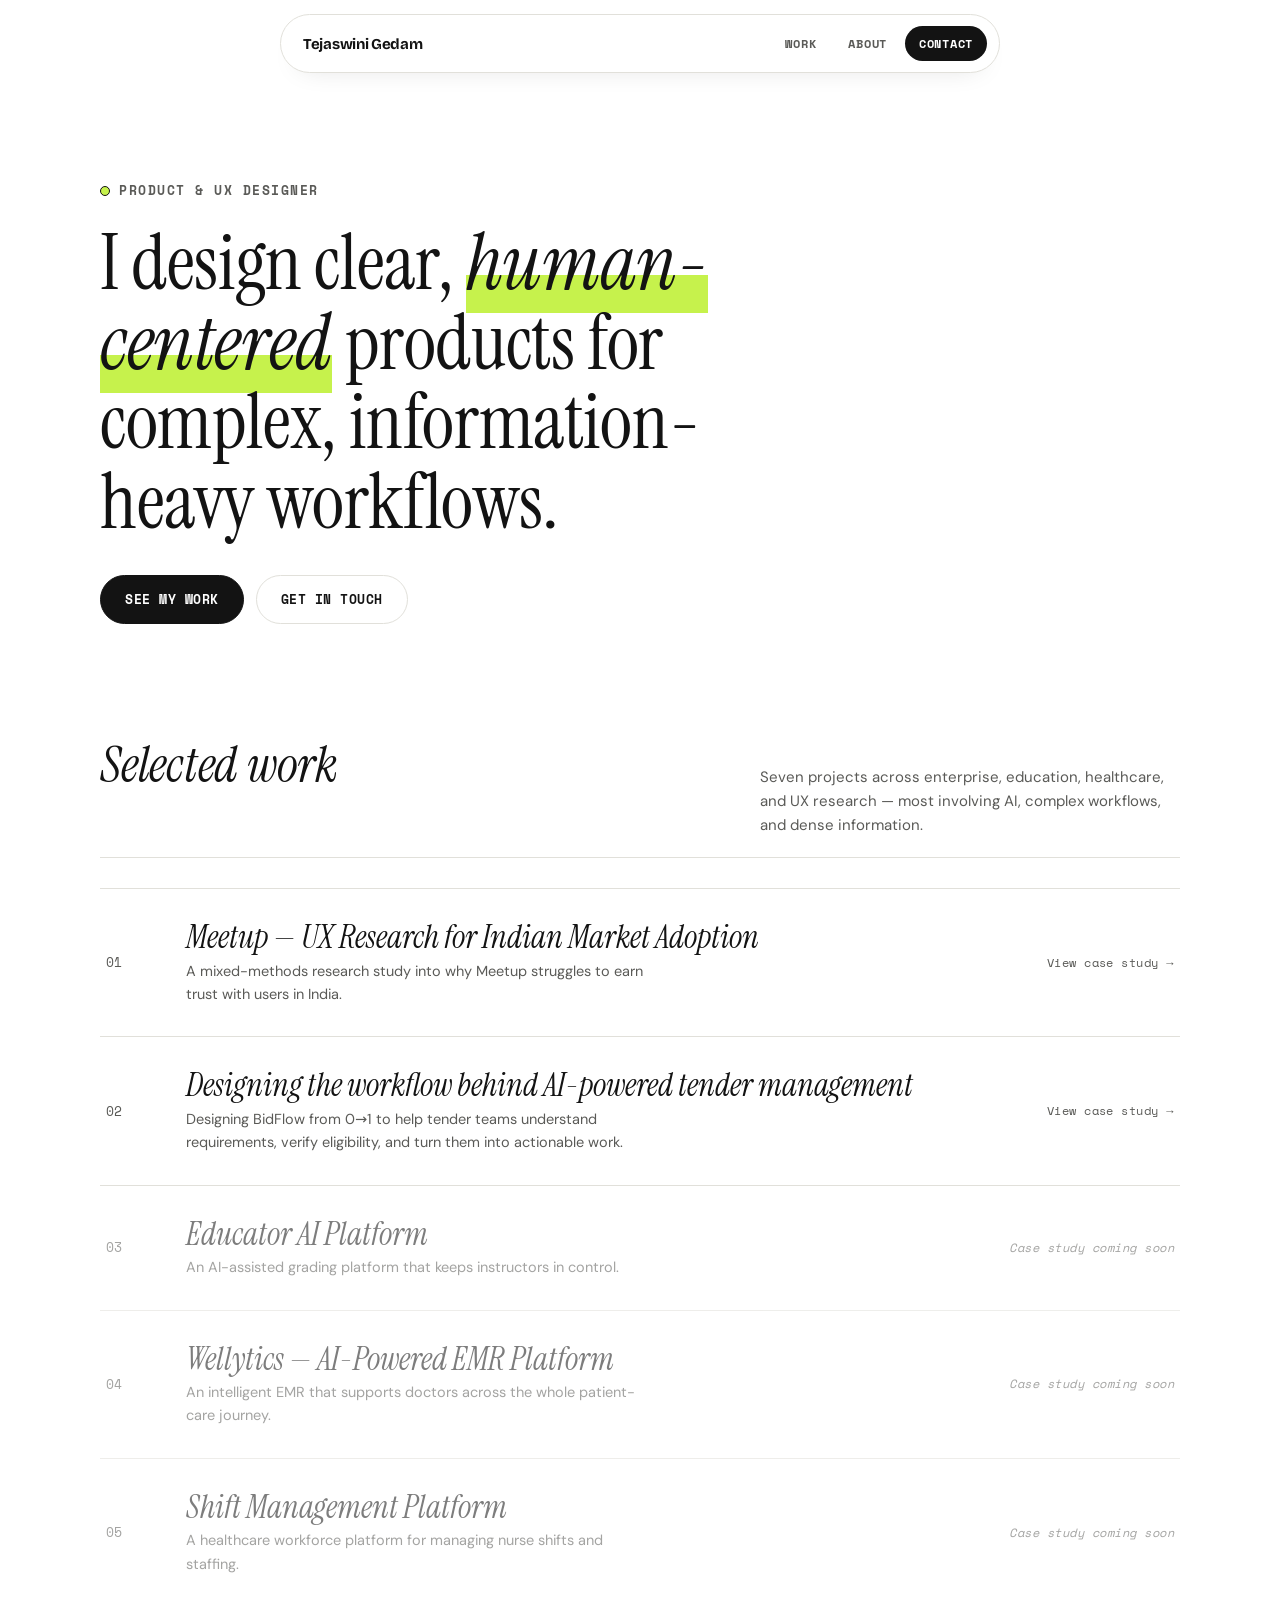
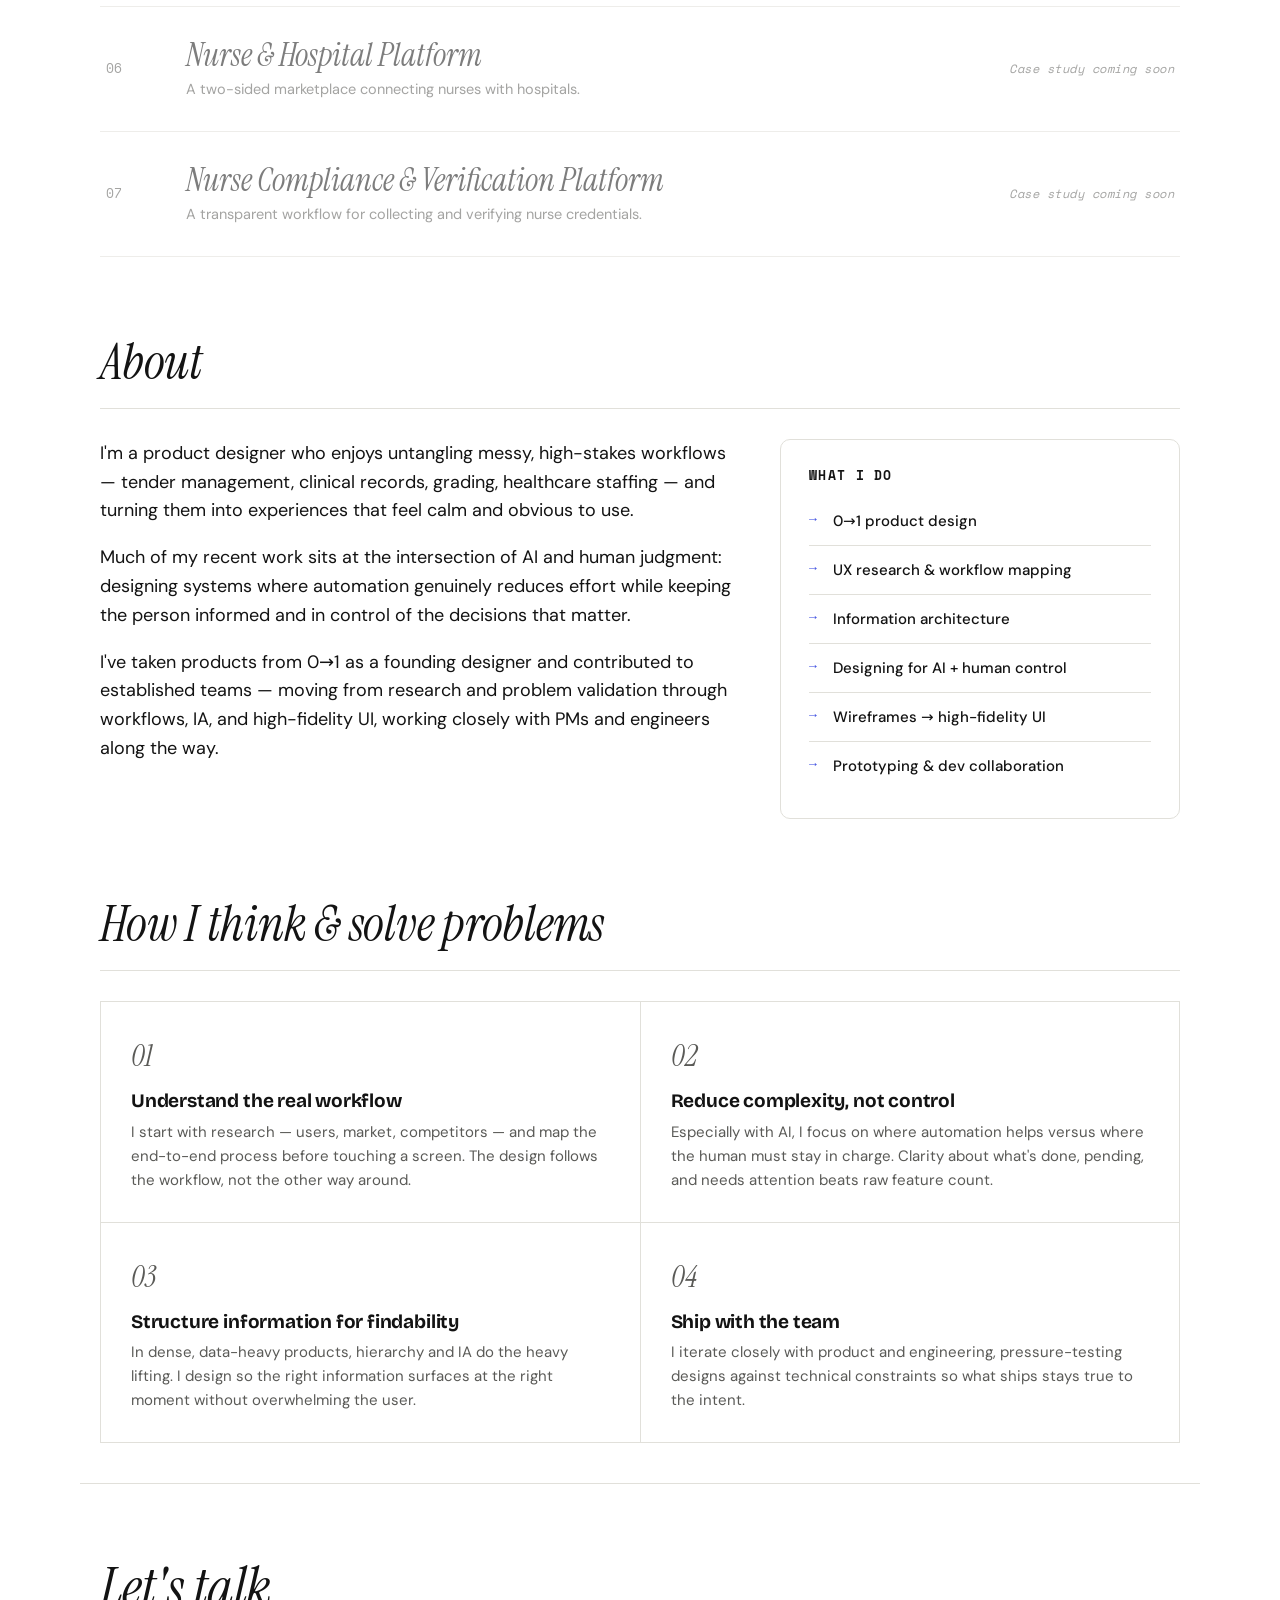
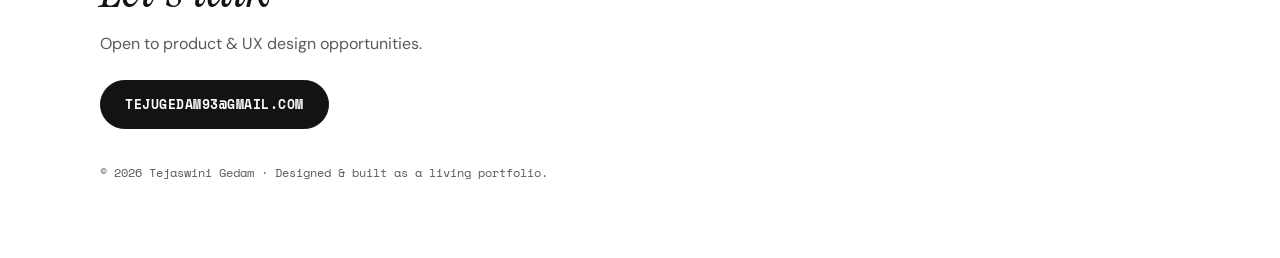
==== index.html @ 011885ce "Folio" ====
<!doctype html>
<html lang="en">
<head>
<meta charset="utf-8">
<meta name="viewport" content="width=device-width, initial-scale=1">
<title>Tejaswini Gedam — Product &amp; UX Designer</title>
<meta name="description" content="Tejaswini Gedam — Product &amp; UX Designer. I design clear, human-centered products for complex, information-heavy workflows.">
<link rel="preload" as="font" type="font/woff2" href="fonts/instrument-serif-latin.woff2" crossorigin>
<link rel="preload" as="font" type="font/woff2" href="fonts/space-mono-latin.woff2" crossorigin>
<link rel="preload" as="font" type="font/woff2" href="fonts/bricolage-grotesque-latin.woff2" crossorigin>
<link rel="preload" as="font" type="font/woff2" href="fonts/dm-sans-latin.woff2" crossorigin>
<link rel="stylesheet" href="fonts/fonts.css">
<link rel="stylesheet" href="styles.css">
</head>
<body>

<header class="nav">
  <a class="brand" href="index.html">Tejaswini Gedam</a>
  <nav>
    <a href="index.html#work">Work</a>
    <a href="index.html#about">About</a>
    <a href="mailto:tejugedam93@gmail.com">Contact</a>
  </nav>
</header>
<main>
  <section class="hero">
    <p class="eyebrow">Product &amp; UX Designer</p>
    <h1>I design clear, <em>human-centered</em> products for complex, information-heavy workflows.</h1>
    <div class="hero-actions">
      <a class="btn" href="#work">See my work</a>
      <a class="btn ghost" href="mailto:tejugedam93@gmail.com">Get in touch</a>
    </div>
  </section>

  <section id="work" class="section">
    <div class="section-head">
      <h2>Selected work</h2>
      <p>Seven projects across enterprise, education, healthcare, and UX research — most involving AI, complex workflows, and dense information.</p>
    </div>
    <div class="grid">
    <a class="card" href="work/meetup.html">
      <div class="card-media">01</div>
      <div class="card-body">
        <h3>Meetup — UX Research for Indian Market Adoption</h3>
        <p>A mixed-methods research study into why Meetup struggles to earn trust with users in India.</p>
      </div>
      <span class="card-cta">View case study →</span>
    </a>
    <a class="card" href="work/bidflow.html">
      <div class="card-media">02</div>
      <div class="card-body">
        <h3>Designing the workflow behind AI-powered tender management</h3>
        <p>Designing BidFlow from 0→1 to help tender teams understand requirements, verify eligibility, and turn them into actionable work.</p>
      </div>
      <span class="card-cta">View case study →</span>
    </a>
    <div class="card card-soon">
      <div class="card-media">03</div>
      <div class="card-body">
        <h3>Educator AI Platform</h3>
        <p>An AI-assisted grading platform that keeps instructors in control.</p>
      </div>
      <span class="card-cta">Case study coming soon</span>
    </div>
    <div class="card card-soon">
      <div class="card-media">04</div>
      <div class="card-body">
        <h3>Wellytics — AI-Powered EMR Platform</h3>
        <p>An intelligent EMR that supports doctors across the whole patient-care journey.</p>
      </div>
      <span class="card-cta">Case study coming soon</span>
    </div>
    <div class="card card-soon">
      <div class="card-media">05</div>
      <div class="card-body">
        <h3>Shift Management Platform</h3>
        <p>A healthcare workforce platform for managing nurse shifts and staffing.</p>
      </div>
      <span class="card-cta">Case study coming soon</span>
    </div>
    <div class="card card-soon">
      <div class="card-media">06</div>
      <div class="card-body">
        <h3>Nurse &amp; Hospital Platform</h3>
        <p>A two-sided marketplace connecting nurses with hospitals.</p>
      </div>
      <span class="card-cta">Case study coming soon</span>
    </div>
    <div class="card card-soon">
      <div class="card-media">07</div>
      <div class="card-body">
        <h3>Nurse Compliance &amp; Verification Platform</h3>
        <p>A transparent workflow for collecting and verifying nurse credentials.</p>
      </div>
      <span class="card-cta">Case study coming soon</span>
    </div></div>
  </section>

  <section id="about" class="section about">
    <div class="section-head"><h2>About</h2></div>
    <div class="about-grid">
      <div class="about-copy"><p>I'm a product designer who enjoys untangling messy, high-stakes workflows — tender management, clinical records, grading, healthcare staffing — and turning them into experiences that feel calm and obvious to use.</p><p>Much of my recent work sits at the intersection of AI and human judgment: designing systems where automation genuinely reduces effort while keeping the person informed and in control of the decisions that matter.</p><p>I've taken products from 0→1 as a founding designer and contributed to established teams — moving from research and problem validation through workflows, IA, and high-fidelity UI, working closely with PMs and engineers along the way.</p></div>
      <aside class="about-side">
        <h3>What I do</h3>
        <ul>
          <li>0→1 product design</li>
          <li>UX research &amp; workflow mapping</li>
          <li>Information architecture</li>
          <li>Designing for AI + human control</li>
          <li>Wireframes → high-fidelity UI</li>
          <li>Prototyping &amp; dev collaboration</li>
        </ul>
      </aside>
    </div>
  </section>

  <section class="section approach">
    <div class="section-head"><h2>How I think &amp; solve problems</h2></div>
    <div class="pillars"><div class="pillar"><span class="num">01</span><h3>Understand the real workflow</h3><p>I start with research — users, market, competitors — and map the end-to-end process before touching a screen. The design follows the workflow, not the other way around.</p></div><div class="pillar"><span class="num">02</span><h3>Reduce complexity, not control</h3><p>Especially with AI, I focus on where automation helps versus where the human must stay in charge. Clarity about what's done, pending, and needs attention beats raw feature count.</p></div><div class="pillar"><span class="num">03</span><h3>Structure information for findability</h3><p>In dense, data-heavy products, hierarchy and IA do the heavy lifting. I design so the right information surfaces at the right moment without overwhelming the user.</p></div><div class="pillar"><span class="num">04</span><h3>Ship with the team</h3><p>I iterate closely with product and engineering, pressure-testing designs against technical constraints so what ships stays true to the intent.</p></div></div>
  </section>
</main>

<footer class="foot">
  <div>
    <h3>Let's talk</h3>
    <p>Open to product &amp; UX design opportunities.</p>
    <a class="btn" href="mailto:tejugedam93@gmail.com">tejugedam93@gmail.com</a>
  </div>
  <p class="fine">© 2026 Tejaswini Gedam · Designed &amp; built as a living portfolio.</p>
</footer>
</body></html>
---- fonts/fonts.css ----
/* Self-hosted fonts — variable weight, latin + latin-ext. */

/* Bricolage Grotesque */
@font-face {
  font-family: 'Bricolage Grotesque';
  font-style: normal;
  font-weight: 400 800;
  font-display: swap;
  src: url(bricolage-grotesque-latin.woff2) format('woff2');
  unicode-range: U+0000-00FF, U+0131, U+0152-0153, U+02BB-02BC, U+02C6, U+02DA, U+02DC, U+0304, U+0308, U+0329, U+2000-206F, U+20AC, U+2122, U+2191, U+2193, U+2212, U+2215, U+FEFF, U+FFFD;
}
@font-face {
  font-family: 'Bricolage Grotesque';
  font-style: normal;
  font-weight: 400 800;
  font-display: swap;
  src: url(bricolage-grotesque-latin-ext.woff2) format('woff2');
  unicode-range: U+0100-02BA, U+02BD-02C5, U+02C7-02CC, U+02CE-02D7, U+02DD-02FF, U+0304, U+0308, U+0329, U+1D00-1DBF, U+1E00-1E9F, U+1EF2-1EFF, U+2020, U+20A0-20AB, U+20AD-20C0, U+2113, U+2C60-2C7F, U+A720-A7FF;
}

/* DM Sans */
@font-face {
  font-family: 'DM Sans';
  font-style: normal;
  font-weight: 400 700;
  font-display: swap;
  src: url(dm-sans-latin.woff2) format('woff2');
  unicode-range: U+0000-00FF, U+0131, U+0152-0153, U+02BB-02BC, U+02C6, U+02DA, U+02DC, U+0304, U+0308, U+0329, U+2000-206F, U+20AC, U+2122, U+2191, U+2193, U+2212, U+2215, U+FEFF, U+FFFD;
}
@font-face {
  font-family: 'DM Sans';
  font-style: normal;
  font-weight: 400 700;
  font-display: swap;
  src: url(dm-sans-latin-ext.woff2) format('woff2');
  unicode-range: U+0100-02BA, U+02BD-02C5, U+02C7-02CC, U+02CE-02D7, U+02DD-02FF, U+0304, U+0308, U+0329, U+1D00-1DBF, U+1E00-1E9F, U+1EF2-1EFF, U+2020, U+20A0-20AB, U+20AD-20C0, U+2113, U+2C60-2C7F, U+A720-A7FF;
}

/* Instrument Serif — display headline face */
@font-face {
  font-family: 'Instrument Serif';
  font-style: normal;
  font-weight: 400;
  font-display: swap;
  src: url(instrument-serif-latin.woff2) format('woff2');
}
@font-face {
  font-family: 'Instrument Serif';
  font-style: italic;
  font-weight: 400;
  font-display: swap;
  src: url(instrument-serif-italic-latin.woff2) format('woff2');
}

/* Space Mono — uppercase labels, eyebrows, nav */
@font-face {
  font-family: 'Space Mono';
  font-style: normal;
  font-weight: 400;
  font-display: swap;
  src: url(space-mono-latin.woff2) format('woff2');
}
@font-face {
  font-family: 'Space Mono';
  font-style: normal;
  font-weight: 700;
  font-display: swap;
  src: url(space-mono-bold-latin.woff2) format('woff2');
}
---- styles.css ----
/* ============================================================
   Tejaswini Gedam — portfolio
   Look: editorial minimal — off-white page, big italic serif
   headlines, monospace uppercase labels, mostly ink/white with
   a highlighter-green accent and a couple of functional colors.
   Inspired by tanujashastri.com (editorial serif/mono) blended
   with a touch of eemonroy.com playfulness (highlighter marks,
   small scattered dot accents).
   ============================================================ */
:root {
  --page: #ffffff;        /* white page */
  --paper: #ffffff;       /* card / sheet surface */
  --paper-2: #ffffff;
  --ink: #131313;
  --ink-soft: #5a5a57;
  --line: #e1e0da;

  --accent: #c6f24c;      /* highlighter lime — hero word, marks, hovers */
  --accent-ink: #182106;  /* text color when sitting on --accent */
  --blue: #3b4ce0;        /* small utility accent (links, dots) */
  --sky: #3fb1d1;
  --sky-deep: #1f8fbe;
  --violet: #8b5cf6;
  --yellow: #ffc63f;

  --r-lg: 14px;
  --r-md: 10px;
  --r-sm: 8px;
  --maxw: 1120px;
  --shadow: 0 12px 28px -20px rgba(20,19,15,.18);

  --serif: "Instrument Serif", Georgia, "Times New Roman", serif;
  --mono: "Space Mono", ui-monospace, SFMono-Regular, Menlo, Consolas, monospace;
  --display: "Bricolage Grotesque", ui-sans-serif, system-ui, "Segoe UI", sans-serif;
  --font: "DM Sans", ui-sans-serif, system-ui, -apple-system, "Segoe UI", Roboto, Helvetica, Arial, sans-serif;
}
* { box-sizing: border-box; }
html { scroll-behavior: smooth; color-scheme: light; }
body {
  margin: 0;
  background: var(--page);
  color: var(--ink);
  font-family: var(--font);
  line-height: 1.6;
  -webkit-font-smoothing: antialiased;
}
::selection { background: var(--accent); color: var(--accent-ink); }
h1, h2 { font-family: var(--serif); font-weight: 400; line-height: 1.02; letter-spacing: -0.005em; margin: 0; }
h3 { font-family: var(--display); font-weight: 700; line-height: 1.15; letter-spacing: -.01em; margin: 0; }
em, i { font-family: var(--serif); font-style: italic; color: inherit; }
a { color: inherit; text-decoration: none; }
main { max-width: var(--maxw); margin: 0 auto; padding: 0 20px; }

/* ---------- Floating pill nav ---------- */
.nav {
  position: sticky; top: 14px; z-index: 40;
  max-width: 720px; margin: 14px auto 0;
  display: flex; align-items: center; justify-content: space-between; gap: 16px;
  background: var(--paper); color: var(--ink);
  border: 1px solid var(--line);
  border-radius: 500px; padding: 11px 12px 11px 22px;
  box-shadow: var(--shadow);
}
.brand { font-family: var(--display); font-weight: 700; letter-spacing: -.02em; font-size: 15px; }
.nav nav { display: flex; gap: 4px; align-items: center; }
.nav nav a {
  font-family: var(--mono); text-transform: uppercase; letter-spacing: .06em;
  color: var(--ink-soft); font-size: 12px; font-weight: 700;
  padding: 8px 14px; border-radius: 500px; transition: background .2s, color .2s;
}
.nav nav a:hover { background: var(--accent); color: var(--accent-ink); }
.nav nav a:last-child { background: var(--ink); color: #fff; }
.nav nav a:last-child:hover { background: var(--ink); color: var(--accent); }

/* ---------- Hero ---------- */
.hero {
  position: relative;
  padding: clamp(48px, 9vw, 108px) 0 clamp(20px, 4vw, 36px);
}
.eyebrow {
  display: flex; align-items: center; gap: 9px;
  font-family: var(--mono); font-weight: 700; font-size: 12.5px; letter-spacing: .12em; text-transform: uppercase;
  color: var(--ink-soft); margin: 0 0 22px;
}
.eyebrow::before { content: ""; width: 8px; height: 8px; border-radius: 50%; background: var(--accent); border: 1px solid var(--ink); flex: none; }
.hero h1 { font-size: clamp(38px, 7vw, 78px); max-width: 20ch; }
.hero h1 em { color: var(--ink); background: linear-gradient(transparent 62%, var(--accent) 62%); }
.hero-actions { display: flex; gap: 12px; margin-top: 34px; flex-wrap: wrap; }
.btn {
  display: inline-block; padding: 13px 24px; border-radius: 500px;
  font-family: var(--mono); text-transform: uppercase; letter-spacing: .04em;
  background: var(--ink); color: #fff; font-weight: 700; font-size: 13px;
  border: 1.5px solid var(--ink); transition: transform .15s, background .2s, color .2s, border-color .2s;
}
.btn:hover { transform: translateY(-2px); background: var(--accent); color: var(--accent-ink); border-color: var(--accent); }
.btn.ghost { background: transparent; color: var(--ink); border-color: var(--line); }
.btn.ghost:hover { background: var(--ink); color: #fff; border-color: var(--ink); }

/* ---------- Sections on the page ---------- */
.section { padding: clamp(44px, 7vw, 80px) 0 0; }
.section-head { margin-bottom: 30px; display: flex; align-items: baseline; justify-content: space-between; gap: 20px; flex-wrap: wrap; border-bottom: 1px solid var(--line); padding-bottom: 20px; }
.section-head h2 { font-size: clamp(30px, 5.5vw, 50px); font-style: italic; }
.section-head p { color: var(--ink-soft); margin: 0; max-width: 42ch; font-size: 15px; }

/* ---------- Work list (numbered rows) ---------- */
.grid { display: flex; flex-direction: column; }
.card {
  display: grid; grid-template-columns: 56px 1fr auto; align-items: center; gap: 24px;
  padding: 30px 6px; border-bottom: 1px solid var(--line);
  color: var(--ink); transition: background .18s, padding-left .18s;
}
.card:first-child { border-top: 1px solid var(--line); }
.card:hover { background: var(--accent); padding-left: 14px; }
.card:hover .card-body p, .card:hover .card-cta { color: var(--accent-ink); opacity: .8; }
.card-media { font-family: var(--mono); font-size: 13px; color: var(--ink-soft); }
.card:hover .card-media { color: var(--accent-ink); }
.card-body h3 { font-family: var(--serif); font-weight: 400; font-style: italic; font-size: clamp(22px, 3.4vw, 32px); margin: 0 0 4px; letter-spacing: 0; }
.card-body p { color: var(--ink-soft); margin: 0; font-size: 14.5px; max-width: 46ch; }
.card-cta { font-family: var(--mono); font-size: 12px; letter-spacing: .04em; color: var(--ink-soft); white-space: nowrap; }
@media (max-width: 720px) {
  .card { grid-template-columns: 34px 1fr; }
  .card-cta { display: none; }
  .card-body p { display: none; }
}
.card-soon { cursor: default; opacity: .55; }
.card-soon:hover { background: none; padding-left: 6px; }
.card-soon:hover .card-body p, .card-soon:hover .card-cta { color: var(--ink-soft); opacity: 1; }
.card-soon .card-cta { font-style: italic; }

/* ---------- About ---------- */
.about .section-head h2 { color: var(--ink); }
.about-grid { display: grid; grid-template-columns: 1.6fr 1fr; gap: 40px; }
@media (max-width: 720px) { .about-grid { grid-template-columns: 1fr; gap: 28px; } }
.about-copy p { font-size: 18px; margin: 0 0 18px; }
.about-side { background: var(--paper); border: 1px solid var(--line); border-radius: var(--r-md); padding: 28px; }
.about-side h3 { margin: 0 0 14px; font-size: 13px; font-family: var(--mono); text-transform: uppercase; letter-spacing: .1em; }
.about-side ul { list-style: none; margin: 0; padding: 0; }
.about-side li { padding: 12px 0 12px 24px; position: relative; border-bottom: 1px solid var(--line); font-weight: 500; font-size: 15px; }
.about-side li:last-child { border-bottom: 0; }
.about-side li::before { content: "→"; position: absolute; left: 0; top: 11px; color: var(--blue); font-size: 13px; font-family: var(--mono); }

/* ---------- Approach ---------- */
.pillars { display: grid; grid-template-columns: repeat(2, 1fr); gap: 1px; margin-top: 8px; background: var(--line); border: 1px solid var(--line); }
@media (max-width: 720px) { .pillars { grid-template-columns: 1fr; } }
.pillar { background: var(--paper); padding: 30px; }
.pillar .num { font-family: var(--serif); font-style: italic; color: var(--ink-soft); font-weight: 400; font-size: 30px; }
.pillar h3 { margin: 10px 0 8px; font-size: 19px; }
.pillar p { margin: 0; color: var(--ink-soft); font-size: 15px; }

/* ---------- Footer ---------- */
.foot {
  max-width: var(--maxw); margin: 40px auto 24px; padding: clamp(40px,7vw,72px) 20px 28px;
  border-top: 1px solid var(--line);
}
.foot h3 { font-family: var(--serif); font-style: italic; font-weight: 400; font-size: clamp(32px, 6vw, 56px); margin: 0 0 10px; }
.foot p { color: var(--ink-soft); margin: 0 0 24px; }
.foot .btn { background: var(--ink); color: #fff; border-color: var(--ink); }
.foot .btn:hover { background: var(--accent); color: var(--accent-ink); border-color: var(--accent); }
.foot .fine { margin-top: 34px; font-family: var(--mono); font-size: 12px; color: var(--ink-soft); }

/* ============================================================
   Case study
   ============================================================ */
.case { padding-bottom: 30px; }
.back { display: inline-block; margin: 22px 0 6px; font-family: var(--mono); text-transform: uppercase; letter-spacing: .06em; color: var(--ink-soft); font-size: 12.5px; font-weight: 700; }
.back:hover { color: var(--ink); }
.case-hero {
  position: relative; margin-top: 8px; margin-bottom: 28px; padding: clamp(24px, 4vw, 36px) 0 clamp(28px, 4vw, 40px);
  border-bottom: 1px solid var(--line);
}
.case-hero .eyebrow { color: var(--ink-soft); }
.case-hero h1 { font-size: clamp(32px, 5.6vw, 58px); margin: 0 0 14px; max-width: 22ch; font-style: italic; }
.case-hero .lede { font-size: 18px; color: var(--ink-soft); margin: 0 0 28px; max-width: 55ch; }
.case-hero .meta { display: flex; flex-wrap: wrap; gap: 30px; }
.case-hero .meta dt { font-family: var(--mono); font-size: 11px; text-transform: uppercase; letter-spacing: .1em; color: var(--ink-soft); margin: 0 0 6px; }
.case-hero .meta dd { margin: 0; font-weight: 700; font-size: 16px; font-family: var(--font); }
.case-hero .meta > div { max-width: 36ch; }
.case-hero .tags { display: flex; flex-wrap: wrap; gap: 8px; margin: 0 0 22px; }
.case-hero .tag {
  font-family: var(--mono); font-size: 11px; font-weight: 700; text-transform: uppercase; letter-spacing: .06em;
  color: var(--ink-soft); border: 1px solid var(--line); border-radius: 500px; padding: 6px 13px;
}

/* the reading sheet */
.sheet {
  background: var(--paper); color: var(--ink);
  padding: clamp(40px, 7vw, 72px) 0 clamp(24px, 5vw, 48px);
}

.case-block { max-width: 720px; margin: 0 auto 46px; }
.case-block:last-child { margin-bottom: 0; }
.case-block h2 { font-size: clamp(26px, 3.8vw, 36px); margin: 0 0 14px; font-style: italic; }
.case-block p { font-size: 17px; color: var(--ink); margin: 0 0 14px; }
.case-block .role-lead { color: var(--ink-soft); }

/* story beats */
.beat { font-family: var(--mono); text-transform: uppercase; letter-spacing: .1em; font-size: 12px; font-weight: 700; color: var(--violet); margin: 0 0 10px; }
.scene { max-width: 800px; }
.scene-text { font-family: var(--serif); font-style: italic; font-size: clamp(22px, 3.4vw, 30px); line-height: 1.35; letter-spacing: 0; color: var(--ink); margin: 0 0 30px; font-weight: 400; }
.hfb { display: grid; grid-template-columns: repeat(3, 1fr); gap: 16px; }
@media (max-width: 640px) { .hfb { grid-template-columns: 1fr; } }
.hfb-item { background: var(--paper); border: 1px solid var(--line); border-radius: var(--r-sm); padding: 20px; border-top: 3px solid var(--line); }
.hfb-item span { display: block; font-family: var(--mono); font-size: 11.5px; text-transform: uppercase; letter-spacing: .08em; font-weight: 700; margin-bottom: 8px; color: var(--ink-soft); }
.hfb-item p { margin: 0; font-size: 15px; color: var(--ink); }
.hfb-item.hope { border-top-color: var(--sky); }
.hfb-item.fear { border-top-color: var(--violet); }
.hfb-item.but { border-top-color: var(--yellow); }
.hfb-item.but span { color: var(--violet); }

/* case explainer: hook + snapshot, world/journey/zoom flows */
.hook { max-width: 800px; }
.hook-title { font-size: clamp(28px, 4.4vw, 40px); margin: 0 0 10px; font-style: italic; }
.hook-sub { font-size: 17px; color: var(--ink-soft); max-width: 60ch; margin: 0 0 22px; }
.snapshot { display: grid; grid-template-columns: repeat(3, 1fr); gap: 16px; }
@media (max-width: 640px) { .snapshot { grid-template-columns: 1fr; } }
.snapshot-item { background: var(--paper); border: 1px solid var(--line); border-radius: var(--r-sm); padding: 20px; border-top: 3px solid var(--line); }
.snapshot-item span { display: block; font-family: var(--mono); font-size: 11.5px; text-transform: uppercase; letter-spacing: .08em; font-weight: 700; margin-bottom: 8px; color: var(--ink-soft); }
.snapshot-item p { margin: 0; font-size: 15px; color: var(--ink); }
.snapshot-item.problem { border-top-color: var(--violet); }
.snapshot-item.focus { border-top-color: var(--sky); }
.snapshot-item.outcome { border-top-color: var(--yellow); }

.world, .journey, .zoom { max-width: 980px; }
.flow { display: flex; flex-wrap: nowrap; align-items: center; gap: 8px; margin: 22px 0; }
.flow-vertical { flex-direction: column; align-items: stretch; }
.flow-step {
  flex: 1 1 0; min-width: 0; background: var(--paper); border: 1px solid var(--line); border-radius: var(--r-sm);
  padding: 12px 10px; font-size: 12.5px; font-weight: 700; font-family: var(--mono); color: var(--ink); text-align: center;
}
.flow-vertical .flow-step { flex: none; }
.flow-arrow { flex: 0 0 auto; color: var(--ink-soft); font-size: 18px; line-height: 1; }
.flow-vertical .flow-arrow { text-align: center; }
.flow-step.flow-friction { border-color: var(--violet); background: rgba(139,92,246,.08); }
@media (max-width: 720px) {
  .flow:not(.flow-vertical) { flex-direction: column; align-items: stretch; }
  .flow:not(.flow-vertical) .flow-step { flex: none; }
  .flow:not(.flow-vertical) .flow-arrow { text-align: center; transform: rotate(90deg); }
}

.annotations { display: grid; grid-template-columns: repeat(3, 1fr); gap: 16px; margin-top: 18px; }
@media (max-width: 640px) { .annotations { grid-template-columns: 1fr; } }
.annotation { border-top: 3px solid var(--violet); padding: 16px 2px 0; }
.annotation span { display: block; font-family: var(--mono); font-size: 11.5px; text-transform: uppercase; letter-spacing: .08em; font-weight: 700; margin-bottom: 6px; color: var(--violet); }
.annotation p { margin: 0; font-size: 14.5px; color: var(--ink-soft); }

.sub-head { font-family: var(--display); font-size: 18px; margin: 28px 0 10px; }

.decision { margin: 18px 0 22px; display: grid; gap: 14px; }
.decision > div { display: grid; grid-template-columns: 150px 1fr; gap: 16px; padding-top: 14px; border-top: 1px solid var(--line); }
.decision dt { font-family: var(--mono); font-size: 11.5px; text-transform: uppercase; letter-spacing: .08em; font-weight: 700; color: var(--violet); }
.decision dd { margin: 0; color: var(--ink-soft); font-size: 15.5px; }
@media (max-width: 640px) { .decision > div { grid-template-columns: 1fr; gap: 4px; } }

.context-note { color: var(--ink-soft); font-size: 15.5px; border-left: 3px solid var(--blue); padding-left: 16px; margin-top: 20px; }
.context-note strong { color: var(--ink); }

.ticks { list-style: none; padding: 0; margin: 8px 0 0; display: grid; gap: 12px; }
.ticks li { position: relative; padding-left: 26px; color: var(--ink-soft); }
.ticks li::before { content: "→"; position: absolute; left: 0; top: 1px; color: var(--blue); font-family: var(--mono); font-weight: 700; }

.role-full { margin-top: 26px; border-top: 1px solid var(--line); padding-top: 16px; }
.role-full summary { cursor: pointer; color: var(--blue); font-weight: 700; font-size: 13.5px; font-family: var(--mono); text-transform: uppercase; letter-spacing: .04em; list-style: none; }
.role-full summary::-webkit-details-marker { display: none; }
.role-full summary::before { content: "+ "; }
.role-full[open] summary::before { content: "– "; }
.role-full .ticks { margin-top: 16px; }

.takeaway { font-family: var(--serif); font-style: italic; font-size: clamp(21px, 2.8vw, 26px); line-height: 1.35; font-weight: 400; color: var(--ink); margin: 0 0 18px; }
.unsolved { color: var(--ink-soft); font-size: 15.5px; background: var(--paper); border: 1px dashed var(--line); border-radius: var(--r-sm); padding: 16px 18px; margin: 0; }
.unsolved strong { color: var(--violet); }

/* image slots */
.shot { margin: 0 auto 8px; max-width: 720px; }
.hero-shot { max-width: var(--maxw); margin-top: 20px; }
.shot img { width: 100%; border-radius: var(--r-md); display: block; border: 1px solid var(--line); }
.shot figcaption { text-align: center; color: var(--ink-soft); font-size: 13px; margin-top: 12px; }
.shot-ph {
  display: grid; place-items: center; text-align: center; padding: 24px;
  aspect-ratio: 16 / 9; border: 1px dashed var(--line); border-radius: var(--r-md);
  color: var(--ink-soft); font-size: 14px;
  background: repeating-linear-gradient(45deg, #efe9dc, #efe9dc 12px, #eae3d3 12px, #eae3d3 24px);
}
.shot-ph code { font-family: var(--mono); color: var(--blue); font-size: 13px; }
.hero-shot .shot-ph { aspect-ratio: 16 / 6; }
.grid-shots { display: grid; grid-template-columns: 1fr 1fr; gap: 16px; margin: 24px 0 8px; }
.grid-shots img { aspect-ratio: 4 / 3; object-fit: cover; object-position: top; }
.grid-shots figcaption { grid-column: 1 / -1; }
@media (max-width: 560px) { .grid-shots { grid-template-columns: 1fr; } }

/* scores */
.scores .score-card { background: var(--paper); border: 1px solid var(--line); border-radius: var(--r-md); padding: 8px 22px; }
.score-row { display: flex; align-items: center; justify-content: space-between; gap: 16px; padding: 15px 0; border-bottom: 1px solid var(--line); }
.score-row:last-child { border-bottom: 0; }
.score-row > span { font-weight: 600; color: var(--ink); }
.score { font-family: var(--mono); color: var(--blue); letter-spacing: 3px; font-size: 14px; white-space: nowrap; }
.score em { color: var(--ink-soft); font-style: normal; letter-spacing: 0; margin-left: 8px; font-size: 13px; font-family: var(--font); }
.score.tbd { color: var(--ink-soft); letter-spacing: 0; font-style: italic; font-family: var(--serif); }
.fine { color: var(--ink-soft); font-size: 13.5px; font-family: var(--mono); }

/* ---------- Persona / ideation (BidFlow) ---------- */
.persona-head { display: flex; align-items: center; gap: 18px; margin-bottom: 18px; }
.avatar {
  flex: none; width: 60px; height: 60px; border-radius: 50%;
  background: var(--accent); color: var(--accent-ink);
  display: grid; place-items: center;
  font-family: var(--display); font-weight: 700; font-size: 20px;
}
.solution-set { margin: 30px 0; }
.solution-set h4 { font-family: var(--display); font-size: 17px; margin: 0 0 14px; }
.variant-grid { display: grid; grid-template-columns: repeat(3, 1fr); gap: 14px; }
@media (max-width: 900px) { .variant-grid { grid-template-columns: 1fr; } }
.variant-card { position: relative; background: var(--paper); border: 1px solid var(--line); border-radius: var(--r-sm); padding: 18px; }
.variant-card.selected { border: 2px solid var(--accent); }
.variant-badge {
  position: absolute; top: -11px; right: 14px;
  background: var(--accent); color: var(--accent-ink);
  font-family: var(--mono); font-size: 10px; font-weight: 700; text-transform: uppercase; letter-spacing: .06em;
  padding: 4px 10px; border-radius: 500px;
}
.variant-card h5 { margin: 0 0 8px; font-family: var(--display); font-size: 14.5px; }
.variant-card .vdesc { margin: 0 0 12px; font-size: 13.5px; color: var(--ink-soft); }
.pc { list-style: none; margin: 0 0 10px; padding: 0; font-size: 13px; }
.pc:last-child { margin-bottom: 0; }
.pc li { position: relative; padding-left: 18px; margin-bottom: 5px; color: var(--ink-soft); }
.pc li:last-child { margin-bottom: 0; }
.pc.pros li::before { content: "+"; position: absolute; left: 0; color: #1f8f5a; font-weight: 700; font-family: var(--mono); }
.pc.cons li::before { content: "–"; position: absolute; left: 0; color: #b3261e; font-weight: 700; font-family: var(--mono); }

.metric-grid { display: grid; grid-template-columns: repeat(2, 1fr); gap: 14px; margin-top: 16px; }
@media (max-width: 720px) { .metric-grid { grid-template-columns: 1fr; } }
.metric-card { background: var(--paper); border: 1px solid var(--line); border-radius: var(--r-sm); padding: 18px 20px; }
.metric-card .rk { font-family: var(--mono); font-size: 11px; text-transform: uppercase; letter-spacing: .06em; font-weight: 700; color: var(--ink-soft); margin: 0 0 14px; }
.metric-row { display: grid; grid-template-columns: 1fr auto 1fr; gap: 10px; align-items: start; }
.metric-arrow { color: var(--ink-soft); font-size: 15px; padding-top: 22px; }
.metric-col p { margin: 4px 0 0; font-size: 13.5px; color: var(--ink); }
.metric-tag { display: inline-block; font-family: var(--mono); font-size: 10px; font-weight: 700; text-transform: uppercase; letter-spacing: .05em; padding: 3px 9px; border-radius: 500px; }
.metric-tag.before { background: #ffe9cf; color: #a15c00; }
.metric-tag.after { background: #d9f2c4; color: #2e6b1f; }

.proto-ph {
  margin-top: 18px; padding: 30px; text-align: center;
  border: 1px dashed var(--line); border-radius: var(--r-md);
  color: var(--ink-soft); font-family: var(--mono); font-size: 12.5px; text-transform: uppercase; letter-spacing: .04em;
  background: repeating-linear-gradient(45deg, #efe9dc, #efe9dc 12px, #eae3d3 12px, #eae3d3 24px);
}

/* ---------- Research case study primitives ---------- */
.rgrid-2 { display: grid; grid-template-columns: repeat(2, 1fr); gap: 16px; margin-top: 8px; }
.rgrid-3 { display: grid; grid-template-columns: repeat(3, 1fr); gap: 16px; margin-top: 8px; }
@media (max-width: 720px) { .rgrid-2, .rgrid-3 { grid-template-columns: 1fr; } }
.rcard { background: var(--paper); border: 1px solid var(--line); border-radius: var(--r-sm); padding: 20px; border-top: 3px solid var(--line); }
.rcard .rk { font-family: var(--mono); font-size: 11px; text-transform: uppercase; letter-spacing: .08em; font-weight: 700; color: var(--ink-soft); margin: 0 0 8px; }
.rcard h4 { margin: 0 0 8px; font-family: var(--display); font-size: 16px; }
.rcard p { margin: 0; color: var(--ink-soft); font-size: 14.5px; }
.rcard.c-sky { border-top-color: var(--sky); }
.rcard.c-violet { border-top-color: var(--violet); }
.rcard.c-blue { border-top-color: var(--blue); }

.mtimeline { display: grid; gap: 2px; margin-top: 8px; }
.mtimeline .mt-row { display: grid; grid-template-columns: 68px 1fr; gap: 12px; padding: 8px 0; }
.mtimeline .mt-day { font-family: var(--mono); font-size: 12.5px; color: var(--blue); font-weight: 700; white-space: nowrap; }
.mtimeline .mt-text { font-size: 14.5px; color: var(--ink-soft); }

.table-wrap { overflow-x: auto; margin-top: 10px; }
.itable { width: 100%; border-collapse: collapse; font-size: 14.5px; min-width: 560px; }
.itable th, .itable td { text-align: left; padding: 13px 14px; border-bottom: 1px solid var(--line); vertical-align: top; }
.itable th { font-family: var(--mono); text-transform: uppercase; font-size: 11px; letter-spacing: .06em; color: var(--ink-soft); font-weight: 700; }
.itable td { color: var(--ink-soft); }
.itable td strong { color: var(--ink); font-weight: 700; }

.issue-illo { background: var(--paper); border: 1px solid var(--line); border-radius: var(--r-md); padding: 14px 18px; margin: 0 0 16px; }
.issue-illo svg { width: 100%; height: auto; display: block; }

.quote-grid { display: grid; grid-template-columns: repeat(2, 1fr); gap: 14px; margin: 0 0 8px; }
@media (max-width: 720px) { .quote-grid { grid-template-columns: 1fr; } }
.quote-card { background: var(--paper); border: 1px solid var(--line); border-radius: var(--r-sm); padding: 18px 20px; display: flex; flex-direction: column; gap: 8px; }
.quote-card blockquote { margin: 0; font-family: var(--serif); font-style: italic; font-size: 16.5px; line-height: 1.4; color: var(--ink); }
.quote-card .q-context { font-size: 13px; color: var(--ink-soft); }
.quote-card .q-meta { font-family: var(--mono); font-size: 12px; color: var(--ink-soft); font-weight: 700; }
.quote-card .severity { align-self: flex-start; margin-top: 2px; }

.severity { display: inline-flex; align-items: center; font-family: var(--mono); font-size: 11px; font-weight: 700; text-transform: uppercase; letter-spacing: .05em; padding: 4px 10px; border-radius: 500px; white-space: nowrap; }
.severity[data-lvl="5"] { background: #ffe1e1; color: #b3261e; }
.severity[data-lvl="4"] { background: #ffe9cf; color: #a15c00; }
.severity[data-lvl="3"] { background: #fff3c4; color: #8a6d00; }
.severity[data-lvl="2"], .severity[data-lvl="1"] { background: #e9f3ff; color: #1f5fa8; }

/* ---------- Scroll effects ---------- */
.read-progress {
  position: fixed; top: 0; left: 0; right: 0; height: 3px; z-index: 60; pointer-events: none;
  background: var(--violet); transform: scaleX(0); transform-origin: 0 50%;
}
.rv { opacity: 0; transform: translateY(22px); transition: opacity .6s ease, transform .6s cubic-bezier(.2, .7, .2, 1); transition-delay: var(--d, 0ms); }
.rv.rv-in { opacity: 1; transform: none; }
.shot img.rv, .shot-ph.rv { transform: translateY(22px) scale(.985); }
.shot img.rv.rv-in, .shot-ph.rv.rv-in { transform: none; }
.case-block { scroll-margin-top: 90px; }
@media (prefers-reduced-motion: reduce) {
  .rv { opacity: 1; transform: none; transition: none; }
}

/* ---------- Story scenes (fine-line figures) ---------- */
.fig { width: 100%; height: auto; display: block; overflow: visible; }
.fig .fg-grid { fill: none; stroke: var(--line); stroke-width: .6; }
.fig .fg-line, .fig .fg-paper, .fig .fg-soft, .fig .fg-soft2, .fig .fg-route, .fig .fg-ok {
  fill: none; stroke-linecap: round; stroke-linejoin: round; vector-effect: non-scaling-stroke;
}
.fig .fg-line { stroke: var(--ink); stroke-width: 1; }
.fig .fg-paper { fill: var(--paper); stroke: var(--ink); stroke-width: 1; }
.fig .fg-soft { stroke: #b9b7ad; stroke-width: 1; }
.fig .fg-soft2 { stroke: #c9c7bd; stroke-width: 1; }
.fig .fg-route { stroke: var(--ink-soft); stroke-width: 1; stroke-dasharray: 3 4; }
.fig .fg-ok { stroke: #1f8f5a; stroke-width: 1.4; }
.fig .fg-ok-c { fill: none; stroke: #1f8f5a; stroke-width: 1; vector-effect: non-scaling-stroke; }
.fig .fg-v { fill: var(--violet); stroke: none; }
.fig .fg-b { fill: var(--blue); stroke: none; }
.fig .fg-y { fill: var(--yellow); fill-opacity: .55; stroke: none; }
.fig .fg-s { fill: var(--sky); fill-opacity: .5; stroke: none; }
.fig .fg-vt { fill: var(--violet); fill-opacity: .5; stroke: none; }
.fig .c-y { stroke: #c99a1f; } .fig .c-s { stroke: var(--sky); } .fig .c-v { stroke: var(--violet); }
.fig .fg-txt { font-family: var(--mono); font-size: 10px; letter-spacing: .1em; text-transform: uppercase; fill: var(--ink-soft); stroke: none; }
.fig .fg-txt2 { font-family: var(--mono); font-size: 12px; font-weight: 700; fill: var(--ink); stroke: none; }

.fig-a { position: relative; margin: 20px 0 6px; }
.fn { position: absolute; top: 0; width: 22%; margin: 0; font-size: 13.5px; line-height: 1.35; color: var(--ink); }
.fn b { display: inline-grid; place-items: center; width: 18px; height: 18px; margin-right: 8px; border-radius: 50%; border: 1px solid var(--ink); font: 700 10px/1 var(--mono); vertical-align: 1px; }
.fn1 b { background: var(--yellow); } .fn2 b { background: var(--sky); } .fn3 b { background: var(--violet); color: #fff; border-color: var(--violet); }
.fig-closing { color: var(--ink-soft); margin: 14px 0 0; max-width: 60ch; }
@media (max-width: 720px) {
  .fn { position: static; width: auto; margin-top: 10px; left: auto !important; }
  .fig-a .fl { display: none; }
}

.story-desk { margin-top: 18px; }
.story-stage { display: grid; grid-template-columns: minmax(0, 1.1fr) minmax(0, 1fr); gap: clamp(24px, 5vw, 56px); align-items: center; }
@media (max-width: 860px) { .story-stage { grid-template-columns: 1fr; gap: 14px; } }
.desk-steps { list-style: none; margin: 0; padding: 0; }
.ds { display: grid; grid-template-columns: 34px 1fr; gap: 10px; padding: 14px 0; border-top: 1px solid var(--line); }
.ds-n { font-family: var(--mono); font-size: 12px; font-weight: 700; color: var(--ink-soft); padding-top: 3px; }
.ds h4 { margin: 0; font-family: var(--display); font-size: 17px; }
.ds p { margin: 6px 0 0; color: var(--ink-soft); font-size: 15px; }
.desk-final {
  margin: 22px 0 0; padding-left: 16px; border-left: 3px solid var(--violet);
  font-family: var(--serif); font-style: italic; font-size: clamp(19px, 2.4vw, 24px); line-height: 1.35; color: var(--ink);
}

.story-desk.story-live { height: 460vh; }
.story-live .story-stage { position: sticky; top: 90px; min-height: calc(100vh - 130px); }
@media (max-width: 860px) { .story-live .story-stage { top: 92px; align-content: start; min-height: 0; } }
.story-live .ds { opacity: .35; transition: opacity .35s; }
.story-live .ds p { max-height: 0; margin: 0; overflow: hidden; opacity: 0; transition: max-height .4s ease, opacity .3s, margin .3s; }
.story-live .ds.is-done { opacity: .6; }
.story-live .ds.is-on { opacity: 1; }
.story-live .ds.is-on p { max-height: 140px; margin-top: 6px; opacity: 1; }
.ds.is-on .ds-n { color: var(--violet); }
.story-live .desk-final { opacity: 0; transform: translateY(8px); transition: opacity .5s ease, transform .5s ease; }
.story-live.on-6 .desk-final { opacity: 1; transform: none; }

.story-live .dg { transition: opacity .5s ease, transform .6s cubic-bezier(.2, .7, .2, 1); }
.story-live .dg:not(.s1) { opacity: 0; transform: translateY(10px); }
.story-live .dg.fade { transform: none; }
.story-live.on-2 .dg.s2, .story-live.on-3 .dg.s3, .story-live.on-4 .dg.s4, .story-live.on-5 .dg.s5 { opacity: 1; transform: none; }
.story-live .chip { opacity: 0; transform: translate(-70px, -26px); transition: opacity .5s ease, transform .7s cubic-bezier(.2, .7, .2, 1); transition-delay: var(--cd, 0ms); }
.story-live.on-4 .chip { opacity: 1; transform: none; }

.fig-a.story-live .fn, .fig-a.story-live .fl { opacity: 0; transition: opacity .5s ease, transform .5s ease; }
.fig-a.story-live .fn { transform: translateY(6px); }
.fig-a.na-1 .fn1, .fig-a.na-2 .fn2, .fig-a.na-3 .fn3 { opacity: 1; transform: none; }
.fig-a.na-1 .fl1, .fig-a.na-2 .fl2, .fig-a.na-3 .fl3 { opacity: 1; }
#tender-sheet { transition: none; }

.chapter-rail { display: none; }
@media (min-width: 1280px) {
  .chapter-rail {
    display: flex; flex-direction: column; gap: 4px;
    position: fixed; right: 22px; top: 50%; transform: translateY(-50%); z-index: 30;
  }
  .chapter-rail a { position: relative; display: flex; align-items: center; justify-content: flex-end; height: 22px; padding: 0 4px 0 12px; }
  .chapter-rail a::after {
    content: ""; width: 8px; height: 8px; border-radius: 50%; flex: none; margin-left: 10px;
    border: 1px solid var(--ink-soft); background: transparent; transition: background .2s, border-color .2s, transform .2s;
  }
  .chapter-rail a.on::after { background: var(--accent); border-color: var(--ink); transform: scale(1.25); }
  .chapter-rail a span {
    font-family: var(--mono); font-size: 11px; font-weight: 700; text-transform: uppercase; letter-spacing: .06em; white-space: nowrap;
    color: var(--ink); background: var(--paper); border: 1px solid var(--line); border-radius: 500px; padding: 4px 10px;
    opacity: 0; transform: translateX(6px); pointer-events: none; transition: opacity .18s, transform .18s;
  }
  .chapter-rail a:hover span, .chapter-rail a:focus-visible span, .chapter-rail a.on span { opacity: 1; transform: none; }
  .chapter-rail a:not(.on):not(:hover):not(:focus-visible) span { opacity: 0; }
}

.case-nav { max-width: var(--maxw); margin: 24px auto 0; display: flex; justify-content: space-between; gap: 16px; padding-top: 6px; }
.case-nav a { font-family: var(--mono); text-transform: uppercase; letter-spacing: .04em; color: var(--ink-soft); font-size: 13px; font-weight: 700; max-width: 45%; }
.case-nav a:hover { color: var(--ink); }
@media (max-width: 560px) { .case-hero { padding: 26px 0; } }
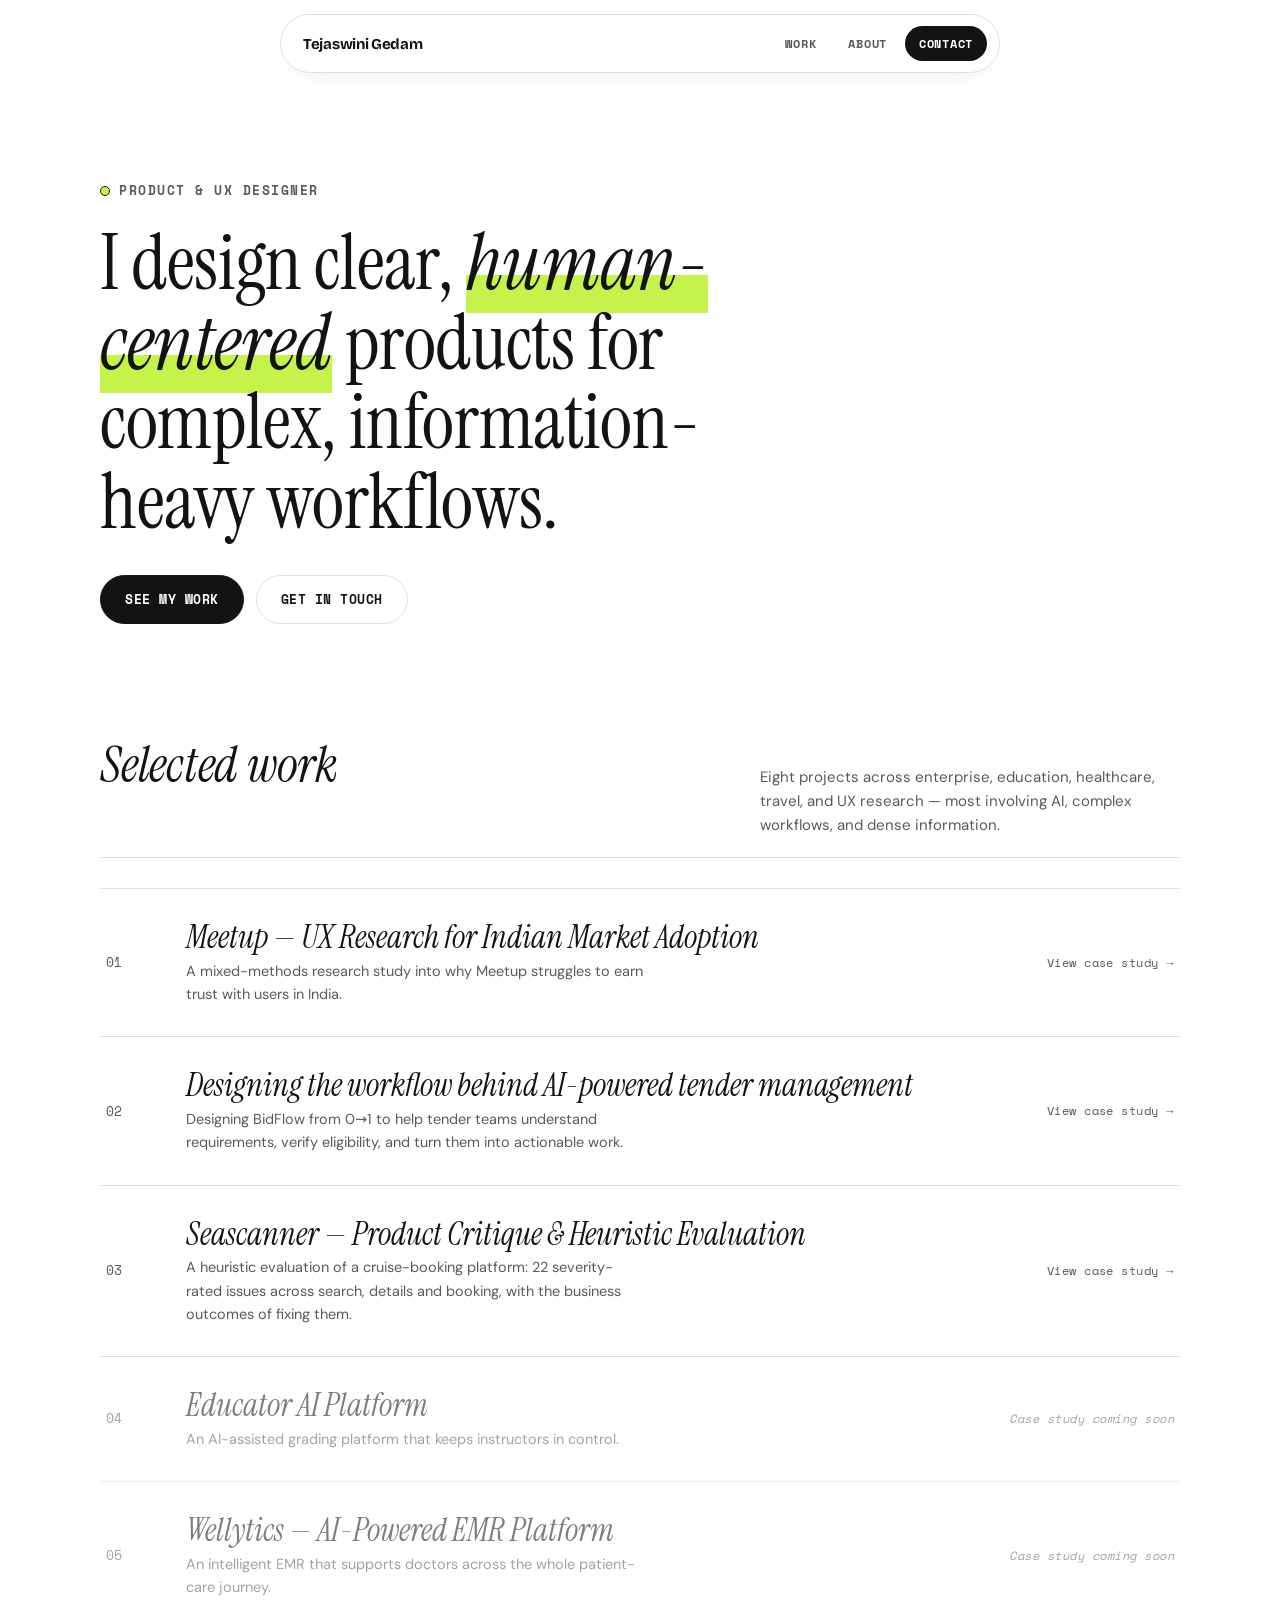
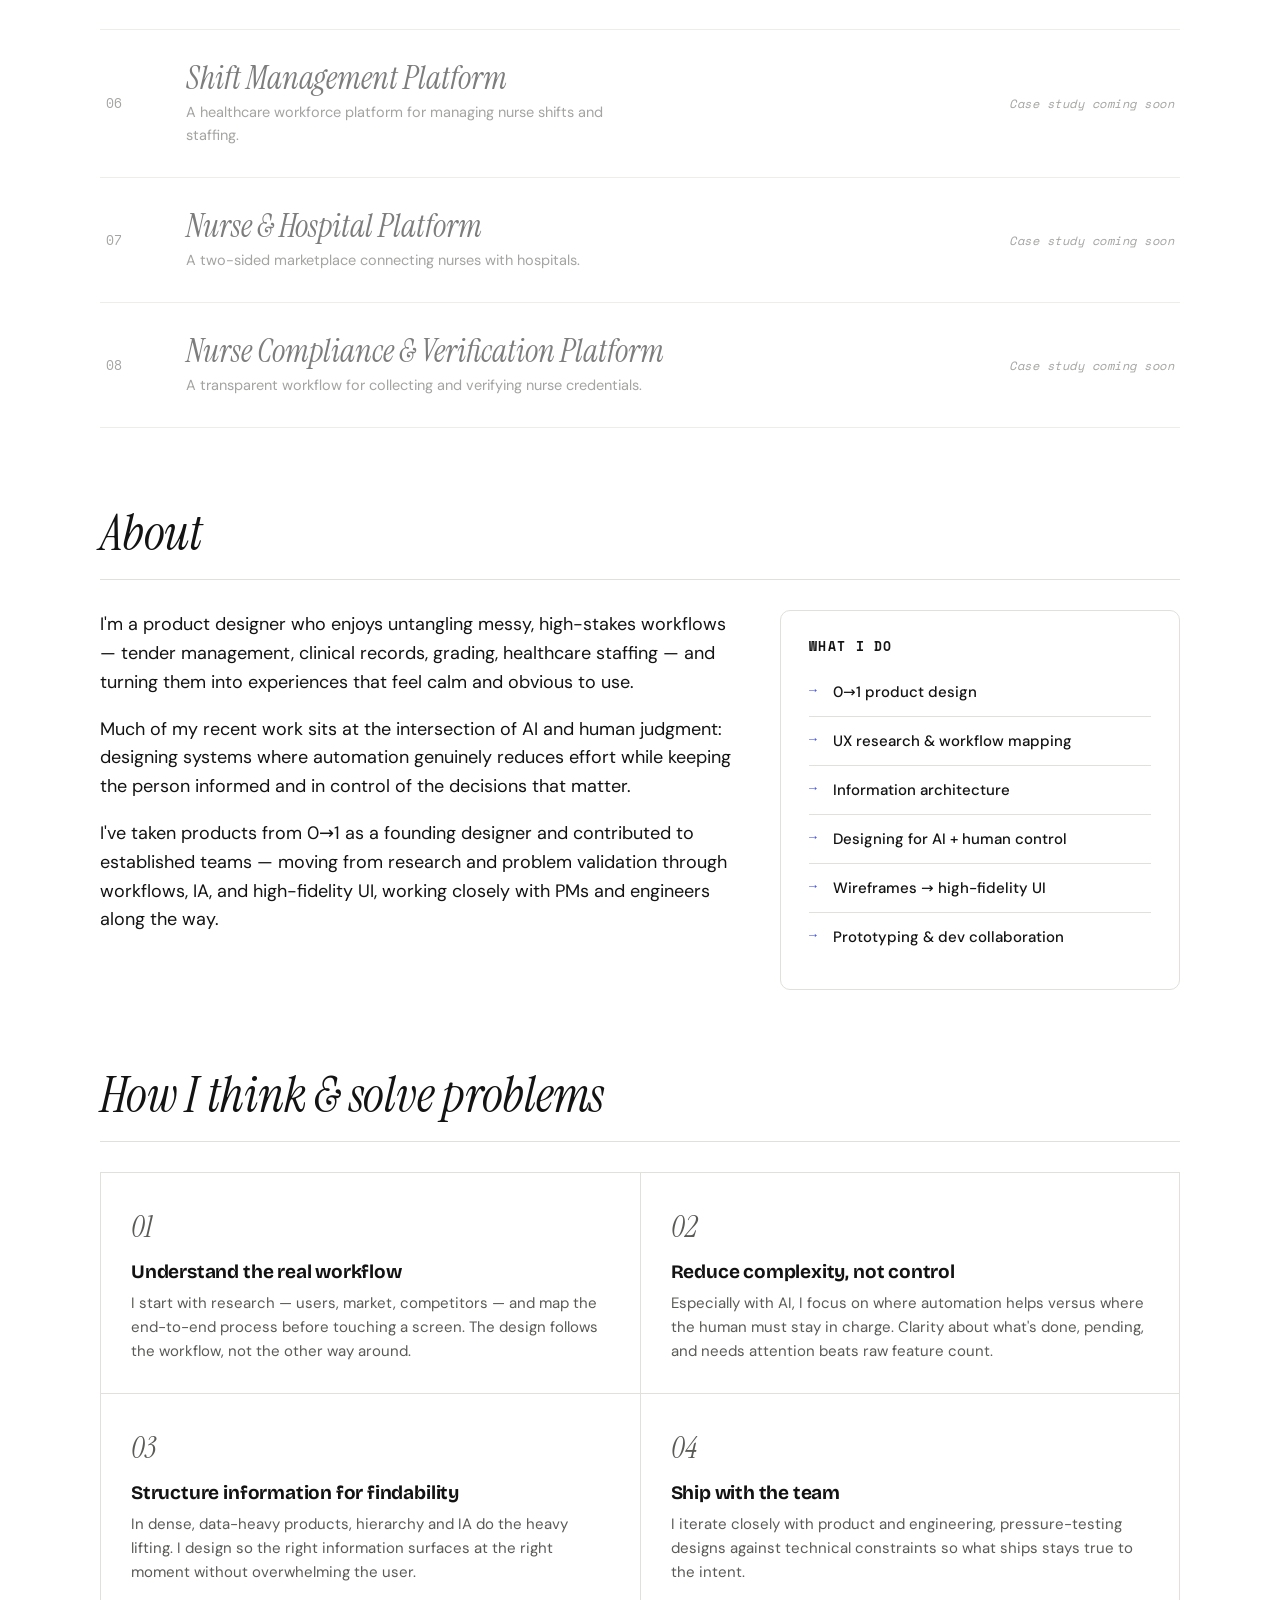
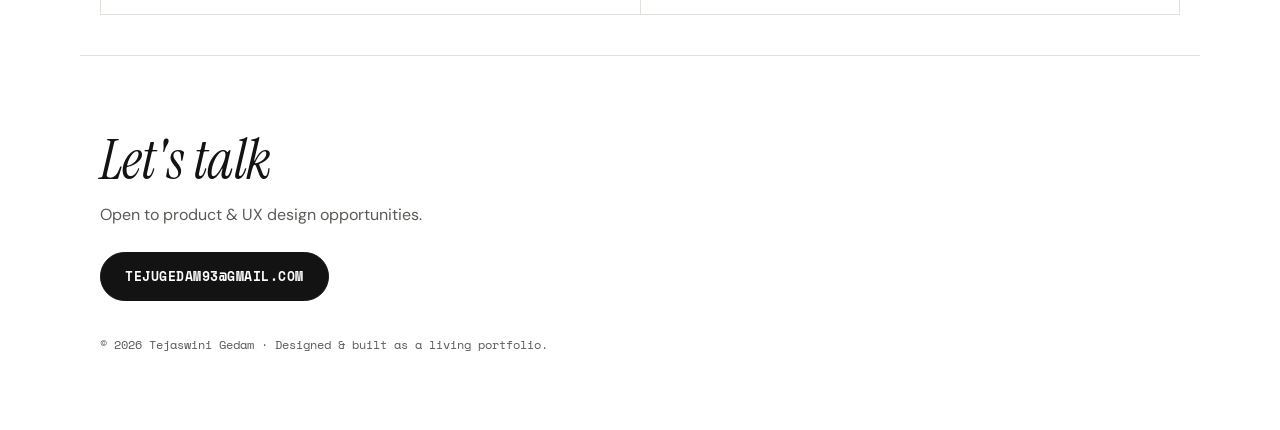
==== commit 1a40ba72: "seascanner" ====
--- a/index.html
+++ b/index.html
@@ -35,7 +35,7 @@
   <section id="work" class="section">
     <div class="section-head">
       <h2>Selected work</h2>
-      <p>Seven projects across enterprise, education, healthcare, and UX research — most involving AI, complex workflows, and dense information.</p>
+      <p>Eight projects across enterprise, education, healthcare, travel, and UX research — most involving AI, complex workflows, and dense information.</p>
     </div>
     <div class="grid">
     <a class="card" href="work/meetup.html">
@@ -54,8 +54,16 @@
       </div>
       <span class="card-cta">View case study →</span>
     </a>
+    <a class="card" href="work/seascanner.html">
+      <div class="card-media">03</div>
+      <div class="card-body">
+        <h3>Seascanner — Product Critique &amp; Heuristic Evaluation</h3>
+        <p>A heuristic evaluation of a cruise-booking platform: 22 severity-rated issues across search, details and booking, with the business outcomes of fixing them.</p>
+      </div>
+      <span class="card-cta">View case study →</span>
+    </a>
     <div class="card card-soon">
-      <div class="card-media">03</div>
+      <div class="card-media">04</div>
       <div class="card-body">
         <h3>Educator AI Platform</h3>
         <p>An AI-assisted grading platform that keeps instructors in control.</p>
@@ -63,7 +71,7 @@
       <span class="card-cta">Case study coming soon</span>
     </div>
     <div class="card card-soon">
-      <div class="card-media">04</div>
+      <div class="card-media">05</div>
       <div class="card-body">
         <h3>Wellytics — AI-Powered EMR Platform</h3>
         <p>An intelligent EMR that supports doctors across the whole patient-care journey.</p>
@@ -71,7 +79,7 @@
       <span class="card-cta">Case study coming soon</span>
     </div>
     <div class="card card-soon">
-      <div class="card-media">05</div>
+      <div class="card-media">06</div>
       <div class="card-body">
         <h3>Shift Management Platform</h3>
         <p>A healthcare workforce platform for managing nurse shifts and staffing.</p>
@@ -79,7 +87,7 @@
       <span class="card-cta">Case study coming soon</span>
     </div>
     <div class="card card-soon">
-      <div class="card-media">06</div>
+      <div class="card-media">07</div>
       <div class="card-body">
         <h3>Nurse &amp; Hospital Platform</h3>
         <p>A two-sided marketplace connecting nurses with hospitals.</p>
@@ -87,7 +95,7 @@
       <span class="card-cta">Case study coming soon</span>
     </div>
     <div class="card card-soon">
-      <div class="card-media">07</div>
+      <div class="card-media">08</div>
       <div class="card-body">
         <h3>Nurse Compliance &amp; Verification Platform</h3>
         <p>A transparent workflow for collecting and verifying nurse credentials.</p>
--- a/styles.css
+++ b/styles.css
@@ -398,6 +398,112 @@
 @media (prefers-reduced-motion: reduce) {
   .rv { opacity: 1; transform: none; transition: none; }
 }
+
+/* ---------- Product critique ---------- */
+.stat-grid { display: grid; grid-template-columns: repeat(4, 1fr); gap: 12px; margin: 18px 0 8px; }
+@media (max-width: 860px) { .stat-grid { grid-template-columns: repeat(2, 1fr); } }
+.stat { background: var(--paper); border: 1px solid var(--line); border-radius: var(--r-sm); padding: 16px; }
+.stat b { display: block; font-family: var(--serif); font-style: italic; font-weight: 400; font-size: 34px; line-height: 1; color: var(--violet); margin-bottom: 8px; }
+.stat span { font-size: 13.5px; color: var(--ink-soft); line-height: 1.35; display: block; }
+.fine-note { margin: 10px 0 0; font-size: 14px; color: var(--ink-soft); }
+.src-list { margin: 0; padding-left: 18px; font-size: 14px; color: var(--ink-soft); display: grid; gap: 6px; }
+.src-list a { color: var(--blue); text-decoration: underline; text-underline-offset: 2px; word-break: break-word; }
+
+.scn { display: flex; flex-direction: column; gap: 10px; }
+.scn-head { display: flex; align-items: center; gap: 14px; }
+.scn-head h4 { margin: 0 0 2px; }
+.scn-av { display: flex; flex: none; }
+.scn-av .avatar-ill + .avatar-ill { margin-left: -16px; }
+.scn p { margin: 0; }
+.scn-k { padding-top: 10px; border-top: 1px solid var(--line); font-size: 14px; }
+.scn-k span { display: block; margin-bottom: 3px; font: 700 11px/1 var(--mono); text-transform: uppercase; letter-spacing: .08em; color: var(--violet); }
+
+.sev-row { display: grid; grid-template-columns: repeat(5, 1fr); gap: 10px; margin-top: 16px; }
+@media (max-width: 640px) { .sev-row { grid-template-columns: repeat(3, 1fr); } }
+.sev-tile { border-radius: var(--r-sm); padding: 16px 12px; text-align: center; }
+.sev-tile b { display: block; font-family: var(--serif); font-style: italic; font-weight: 400; font-size: 40px; line-height: 1; margin-bottom: 6px; }
+.sev-tile span { font: 700 11px/1 var(--mono); text-transform: uppercase; letter-spacing: .06em; }
+.sev-tile[data-lvl="5"] { background: #ffe1e1; color: #b3261e; }
+.sev-tile[data-lvl="4"] { background: #ffe9cf; color: #a15c00; }
+.sev-tile[data-lvl="3"] { background: #fff3c4; color: #8a6d00; }
+.sev-tile[data-lvl="2"], .sev-tile[data-lvl="1"] { background: #e9f3ff; color: #1f5fa8; }
+
+.iss-list { display: grid; gap: 10px; margin-top: 18px; }
+.iss { background: var(--paper); border: 1px solid var(--line); border-radius: var(--r-sm); }
+.iss summary { display: grid; grid-template-columns: 96px 1fr auto; gap: 14px; align-items: center; padding: 14px 16px; cursor: pointer; list-style: none; }
+.iss summary::-webkit-details-marker { display: none; }
+.iss summary:hover { background: #faf9f6; }
+.iss-code { font: 700 11.5px/1 var(--mono); text-transform: uppercase; letter-spacing: .04em; color: var(--violet); }
+.iss-title { font-family: var(--display); font-weight: 700; font-size: 15.5px; line-height: 1.3; }
+@media (max-width: 720px) { .iss summary { grid-template-columns: 1fr; gap: 6px; } .iss summary .severity { justify-self: start; } }
+.iss[open] summary { border-bottom: 1px solid var(--line); }
+.iss .decision { margin: 0; padding: 4px 16px 16px; }
+.iss .decision > div:first-child { border-top: 0; }
+.iss .decision a { color: var(--blue); text-decoration: underline; text-underline-offset: 2px; }
+
+/* ---------- Jobs to be done ---------- */
+.jtbd-core {
+  margin: 8px 0 24px; padding: 22px 24px; background: var(--paper); border: 1px solid var(--line); border-left: 3px solid var(--violet); border-radius: var(--r-sm);
+  font-family: var(--serif); font-style: italic; font-size: clamp(19px, 2.6vw, 25px); line-height: 1.45; color: var(--ink);
+}
+.jtbd-core .jc-k { display: block; margin-bottom: 8px; font: 700 11px/1 var(--mono); font-style: normal; text-transform: uppercase; letter-spacing: .1em; color: var(--violet); }
+.jtbd-core .jc-w { background: linear-gradient(transparent 62%, rgba(255, 198, 63, .55) 62%); }
+.jtbd-core .jc-n { background: linear-gradient(transparent 62%, rgba(63, 177, 209, .4) 62%); }
+.jtbd-core .jc-s { background: linear-gradient(transparent 62%, rgba(139, 92, 246, .3) 62%); }
+.jt-grid { display: grid; grid-template-columns: repeat(2, 1fr); gap: 16px; align-items: start; }
+@media (max-width: 720px) { .jt-grid { grid-template-columns: 1fr; } }
+.jt { background: var(--paper); border: 1px solid var(--line); border-top: 3px solid var(--line); border-radius: var(--r-sm); padding: 20px; }
+.jt-n { margin: 0 0 6px; font: 700 11.5px/1 var(--mono); letter-spacing: .08em; color: var(--violet); }
+.jt h4 { margin: 0 0 12px; font-family: var(--display); font-size: 17px; line-height: 1.3; }
+.jt-goal, .jt-out { margin: 0; font-size: 14.5px; color: var(--ink-soft); }
+.jt-goal span, .jt-out span { display: block; margin-bottom: 3px; font: 700 11px/1 var(--mono); text-transform: uppercase; letter-spacing: .08em; color: var(--ink-soft); }
+.jt details { margin: 14px 0; }
+.jt summary {
+  cursor: pointer; list-style: none; font: 700 12px/1 var(--mono); text-transform: uppercase; letter-spacing: .04em; color: var(--blue);
+}
+.jt summary::-webkit-details-marker { display: none; }
+.jt summary::before { content: "+ "; }
+.jt details[open] summary::before { content: "– "; }
+.jt details .ticks { margin-top: 12px; gap: 8px; font-size: 14px; }
+.jt-out { padding-top: 12px; border-top: 1px solid var(--line); }
+.jt-out span { color: var(--violet); }
+
+/* ---------- User quotes (horizontal rail) ---------- */
+.vq-wrap { margin-top: 30px; }
+.vq-bar { display: flex; align-items: center; justify-content: space-between; gap: 16px; margin-bottom: 14px; }
+.vq-label { margin: 0; font-family: var(--mono); font-size: 12px; font-weight: 700; text-transform: uppercase; letter-spacing: .1em; color: var(--violet); }
+.vq-nav { display: flex; gap: 8px; }
+.vq-btn {
+  width: 36px; height: 36px; border-radius: 50%; border: 1px solid var(--ink); background: var(--paper); color: var(--ink);
+  font: 700 15px/1 var(--mono); cursor: pointer; transition: background .2s, opacity .2s;
+}
+.vq-btn:hover:not(:disabled) { background: var(--accent); }
+.vq-btn:disabled { opacity: .3; cursor: default; }
+.vq-rail {
+  display: flex; gap: 16px; overflow-x: auto; scroll-snap-type: x mandatory; align-items: flex-start;
+  padding: 4px 2px 18px; margin: 0 -2px; scrollbar-width: thin; scrollbar-color: var(--line) transparent;
+}
+.vq-rail:focus-visible { outline: 2px solid var(--violet); outline-offset: 4px; border-radius: 6px; }
+.vq {
+  flex: 0 0 min(86%, 400px); scroll-snap-align: start; display: flex; flex-direction: column; gap: 12px;
+  background: var(--paper); border: 1px solid var(--line); border-top: 3px solid var(--violet); border-radius: var(--r-sm); padding: 20px;
+}
+.vq-head { display: flex; align-items: center; gap: 14px; }
+.vq-n { margin: 0 0 2px; font-family: var(--mono); font-size: 11px; font-weight: 700; letter-spacing: .08em; color: var(--ink-soft); }
+.vq-role { margin: 0; font-size: 13px; font-weight: 700; color: var(--ink); line-height: 1.3; }
+.vq-title { margin: 0; font-family: var(--display); font-size: 16.5px; line-height: 1.3; }
+.vq-body { margin: 0; font-family: var(--serif); font-style: italic; font-size: 17px; line-height: 1.4; color: var(--ink); }
+.vq-body p { margin: 0 0 10px; }
+.vq-body details summary {
+  cursor: pointer; list-style: none; display: inline-block; margin-bottom: 10px;
+  font-family: var(--mono); font-style: normal; font-size: 12px; font-weight: 700; text-transform: uppercase; letter-spacing: .04em; color: var(--blue);
+}
+.vq-body details summary::-webkit-details-marker { display: none; }
+.vq-body details[open] summary { display: none; }
+.vq-prob { margin: 4px 0 0; padding-top: 12px; border-top: 1px solid var(--line); font-size: 13.5px; color: var(--ink-soft); }
+.vq-prob span { display: block; margin-bottom: 4px; font-family: var(--mono); font-size: 11px; font-weight: 700; text-transform: uppercase; letter-spacing: .08em; color: var(--violet); }
+.avatar-ill { width: 64px; height: 64px; flex: none; display: block; }
+.avatar-ill .av-l { stroke: var(--ink); stroke-width: 1; vector-effect: non-scaling-stroke; stroke-linejoin: round; stroke-linecap: round; }
 
 /* ---------- Story scenes (fine-line figures) ---------- */
 .fig { width: 100%; height: auto; display: block; overflow: visible; }
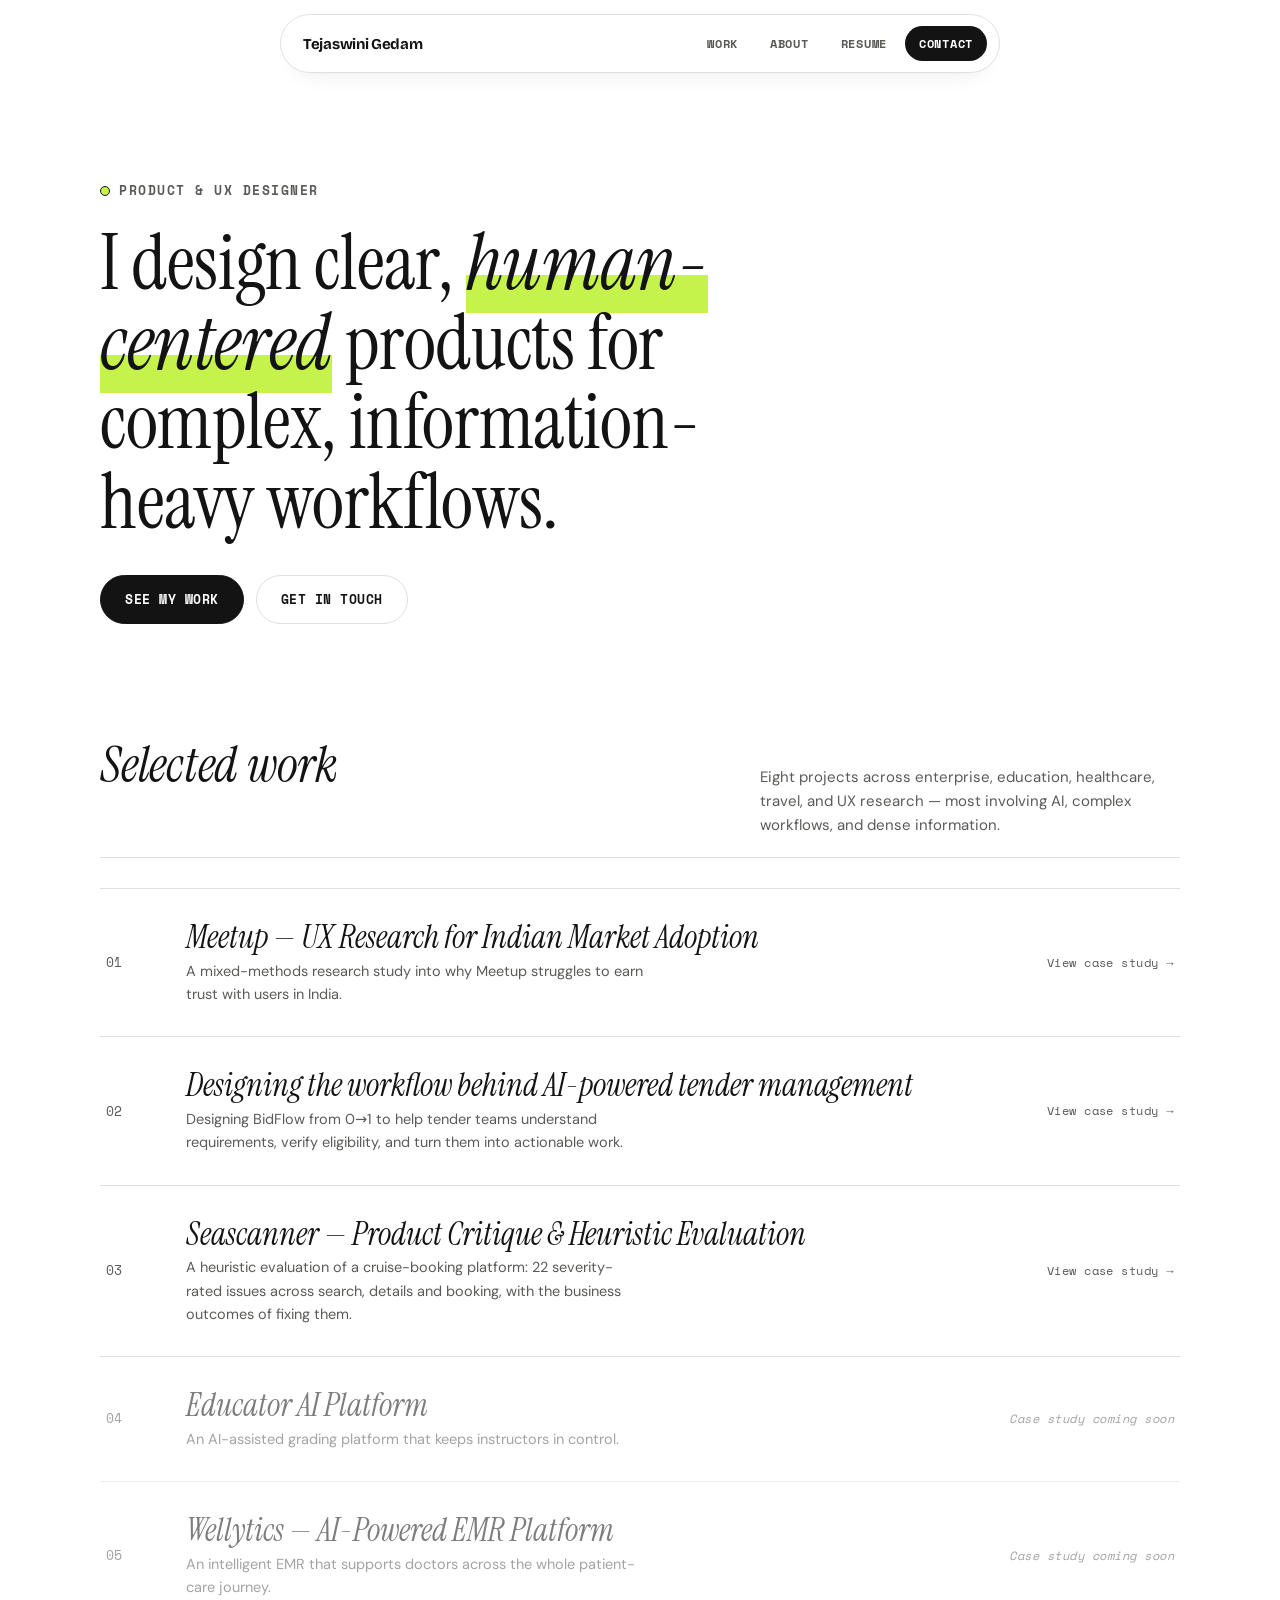
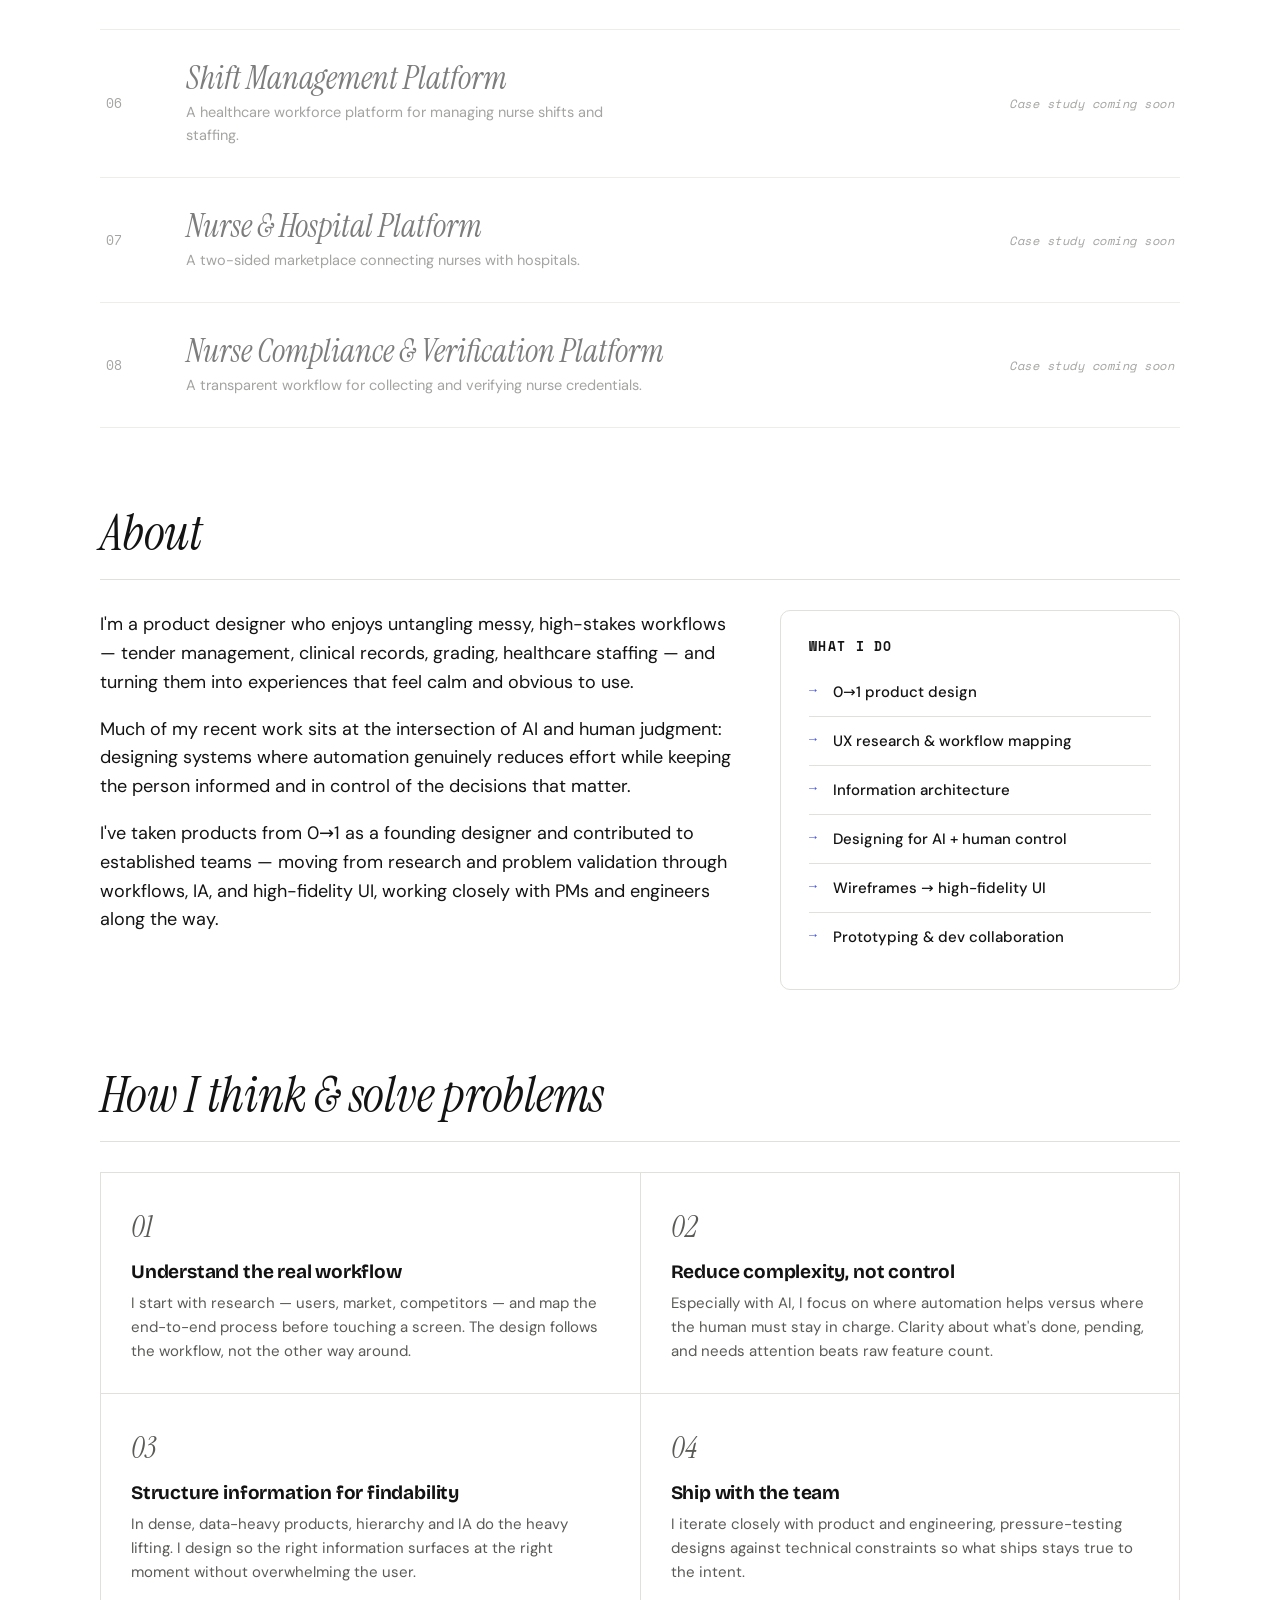
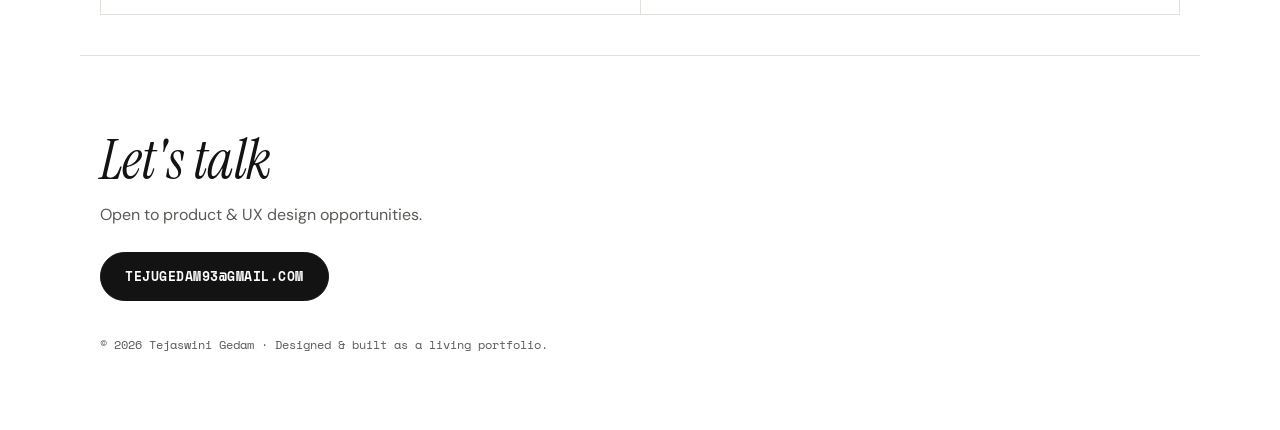
==== commit fd157279: "Resume" ====
--- a/index.html
+++ b/index.html
@@ -19,6 +19,7 @@
   <nav>
     <a href="index.html#work">Work</a>
     <a href="index.html#about">About</a>
+    <a href="Tejaswini-Gedam-Resume.pdf" target="_blank" rel="noopener">Resume</a>
     <a href="mailto:tejugedam93@gmail.com">Contact</a>
   </nav>
 </header>
--- a/styles.css
+++ b/styles.css
@@ -71,6 +71,12 @@
 .nav nav a:hover { background: var(--accent); color: var(--accent-ink); }
 .nav nav a:last-child { background: var(--ink); color: #fff; }
 .nav nav a:last-child:hover { background: var(--ink); color: var(--accent); }
+@media (max-width: 520px) {
+  .nav { gap: 8px; padding: 9px 8px 9px 16px; }
+  .brand { font-size: 14px; line-height: 1.15; }
+  .nav nav { gap: 0; }
+  .nav nav a { font-size: 10.5px; letter-spacing: .03em; padding: 7px 8px; }
+}
 
 /* ---------- Hero ---------- */
 .hero {
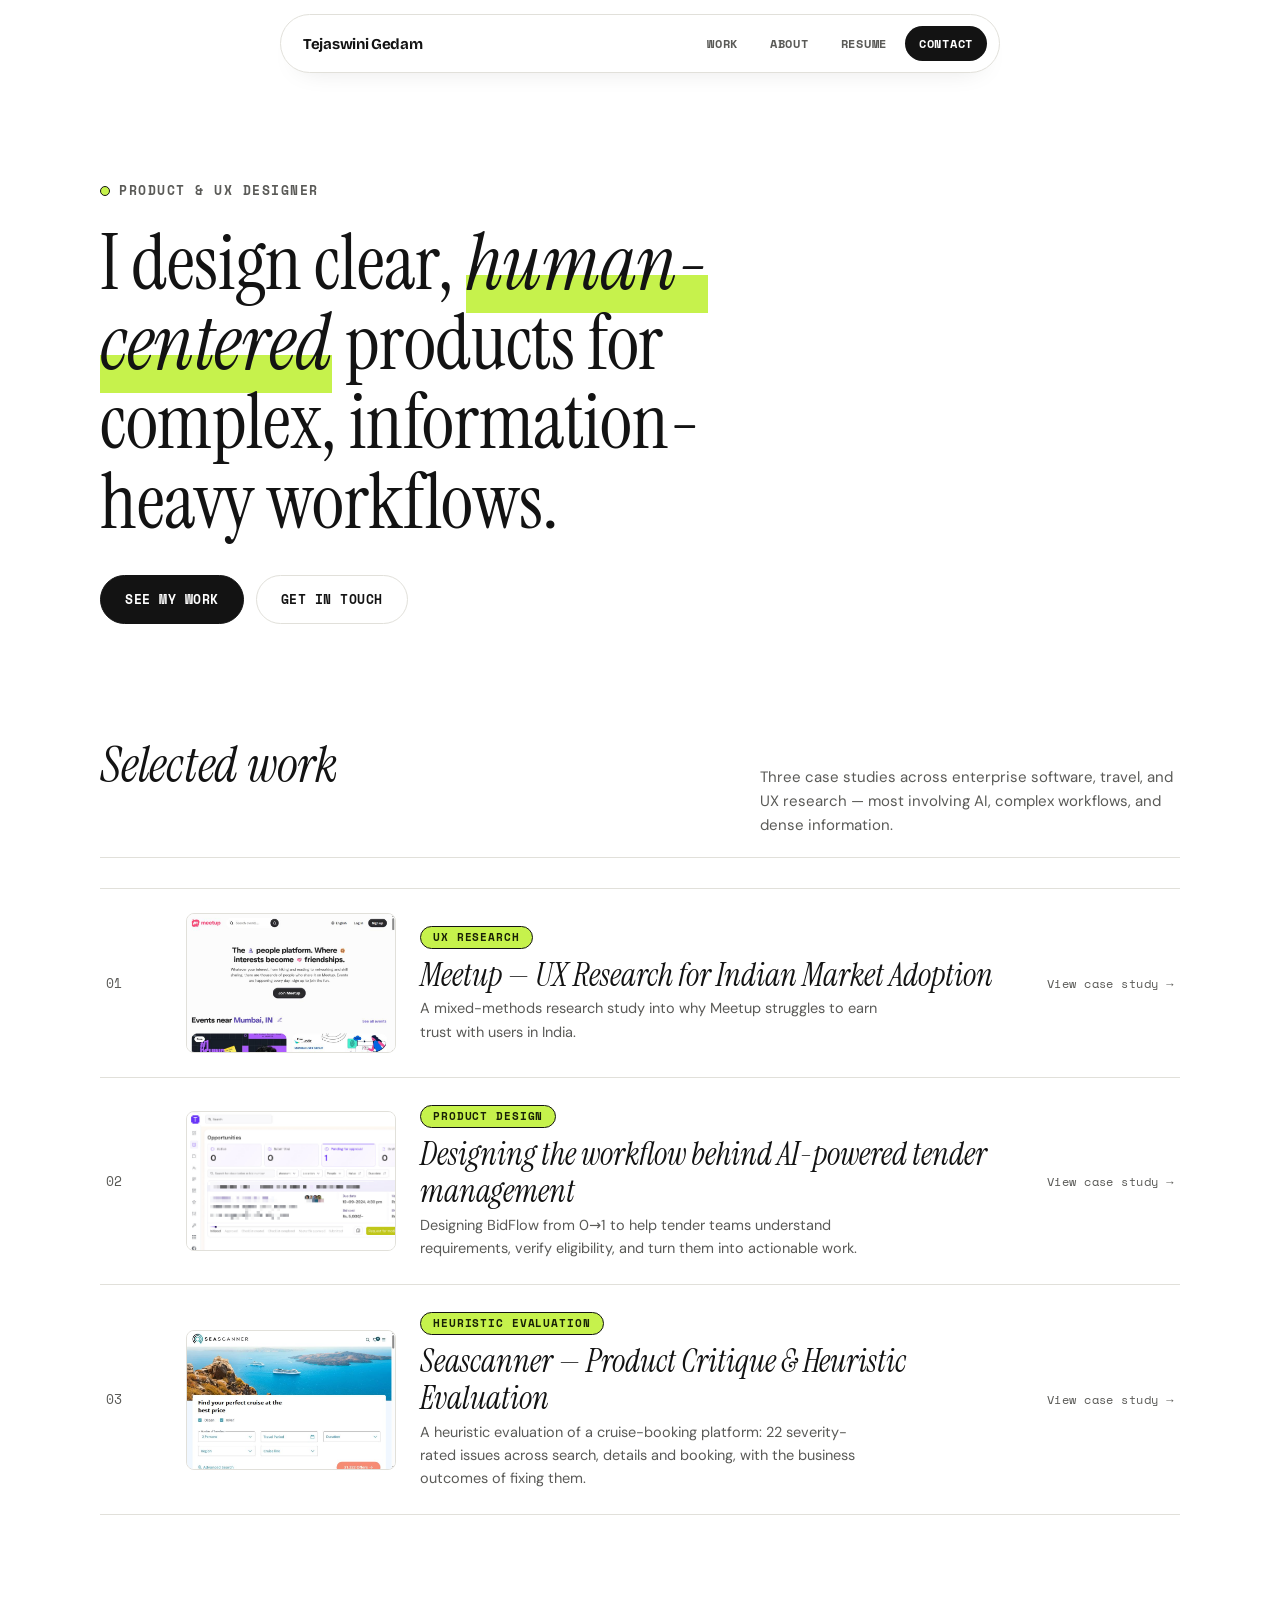
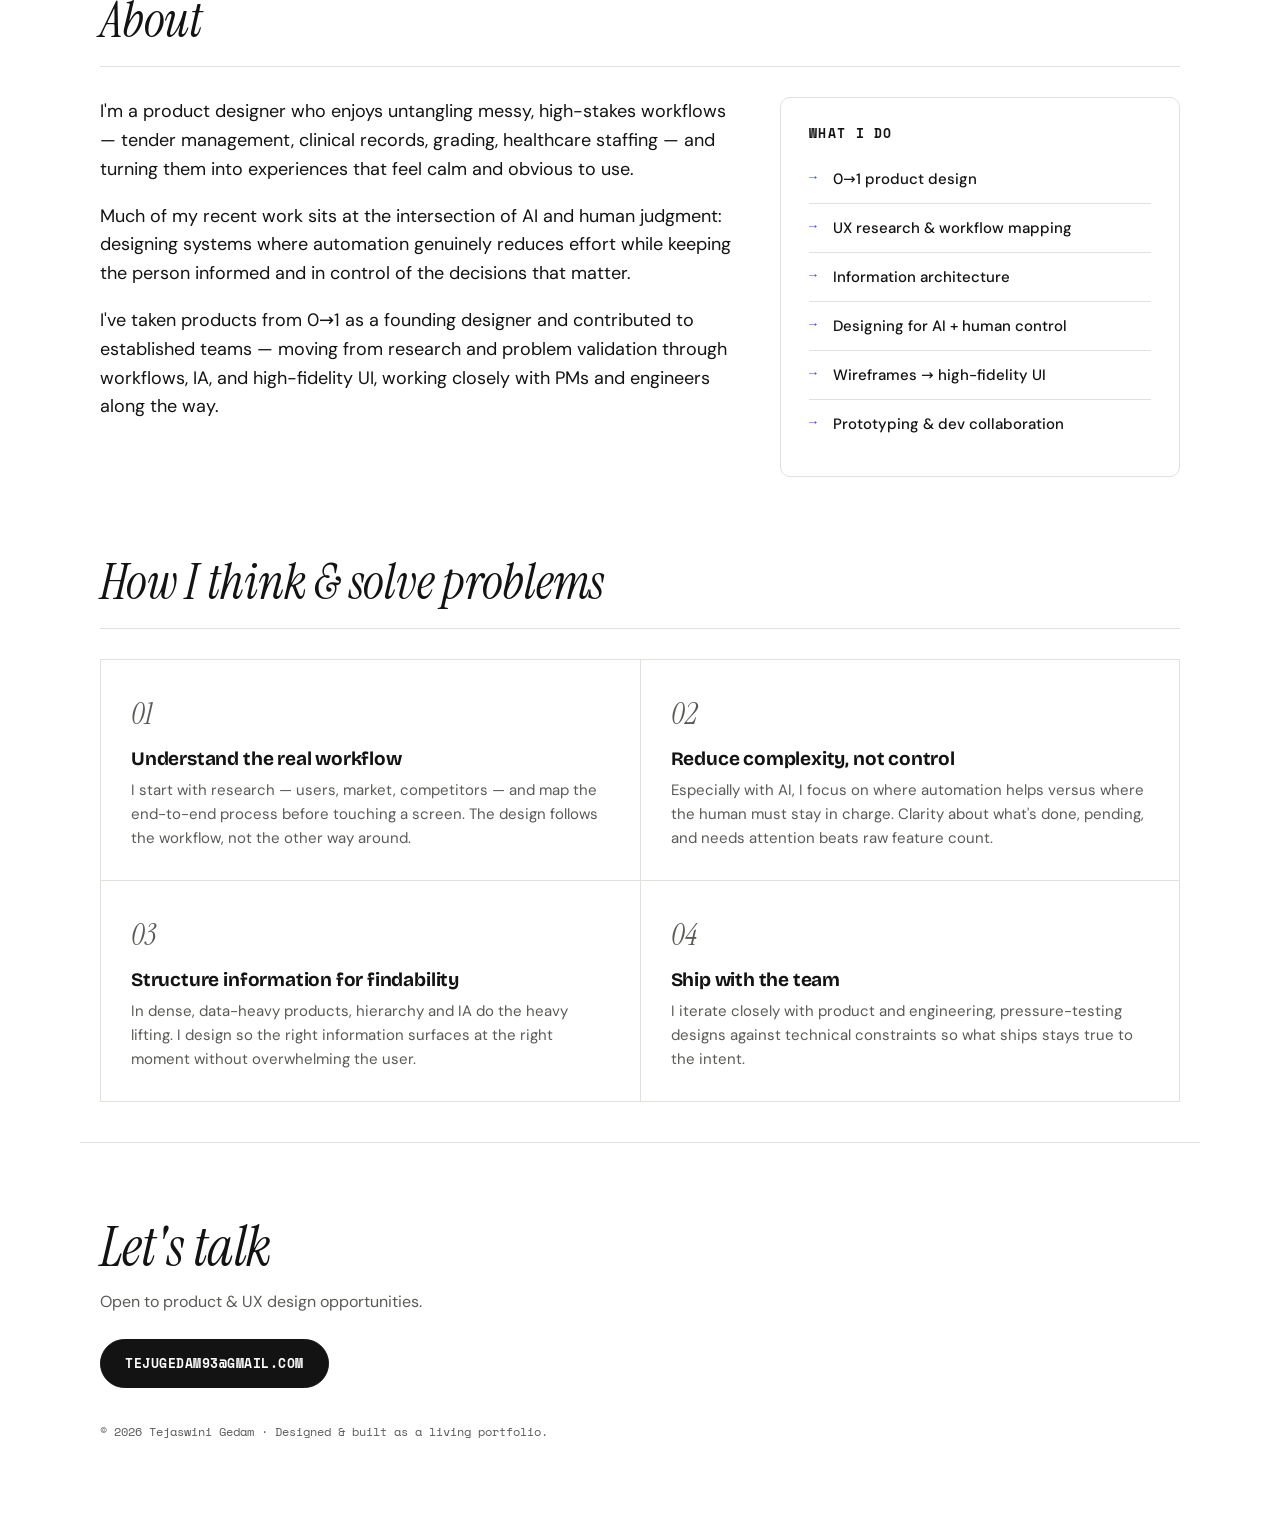
==== commit 44acc5a6: "update 1" ====
--- a/index.html
+++ b/index.html
@@ -36,12 +36,14 @@
   <section id="work" class="section">
     <div class="section-head">
       <h2>Selected work</h2>
-      <p>Eight projects across enterprise, education, healthcare, travel, and UX research — most involving AI, complex workflows, and dense information.</p>
+      <p>Three case studies across enterprise software, travel, and UX research — most involving AI, complex workflows, and dense information.</p>
     </div>
     <div class="grid">
     <a class="card" href="work/meetup.html">
       <div class="card-media">01</div>
+      <div class="card-thumb" aria-hidden="true"><img src="work/img/meetup-thumb.jpg" alt="" loading="lazy"></div>
       <div class="card-body">
+        <span class="type-tag">UX Research</span>
         <h3>Meetup — UX Research for Indian Market Adoption</h3>
         <p>A mixed-methods research study into why Meetup struggles to earn trust with users in India.</p>
       </div>
@@ -49,7 +51,9 @@
     </a>
     <a class="card" href="work/bidflow.html">
       <div class="card-media">02</div>
+      <div class="card-thumb" aria-hidden="true"><img src="work/img/bidflow-dashboard.jpg" alt="" loading="lazy"></div>
       <div class="card-body">
+        <span class="type-tag">Product Design</span>
         <h3>Designing the workflow behind AI-powered tender management</h3>
         <p>Designing BidFlow from 0→1 to help tender teams understand requirements, verify eligibility, and turn them into actionable work.</p>
       </div>
@@ -57,52 +61,14 @@
     </a>
     <a class="card" href="work/seascanner.html">
       <div class="card-media">03</div>
+      <div class="card-thumb" aria-hidden="true"><img src="work/img/seascanner-thumb.jpg" alt="" loading="lazy"></div>
       <div class="card-body">
+        <span class="type-tag">Heuristic Evaluation</span>
         <h3>Seascanner — Product Critique &amp; Heuristic Evaluation</h3>
         <p>A heuristic evaluation of a cruise-booking platform: 22 severity-rated issues across search, details and booking, with the business outcomes of fixing them.</p>
       </div>
       <span class="card-cta">View case study →</span>
-    </a>
-    <div class="card card-soon">
-      <div class="card-media">04</div>
-      <div class="card-body">
-        <h3>Educator AI Platform</h3>
-        <p>An AI-assisted grading platform that keeps instructors in control.</p>
-      </div>
-      <span class="card-cta">Case study coming soon</span>
-    </div>
-    <div class="card card-soon">
-      <div class="card-media">05</div>
-      <div class="card-body">
-        <h3>Wellytics — AI-Powered EMR Platform</h3>
-        <p>An intelligent EMR that supports doctors across the whole patient-care journey.</p>
-      </div>
-      <span class="card-cta">Case study coming soon</span>
-    </div>
-    <div class="card card-soon">
-      <div class="card-media">06</div>
-      <div class="card-body">
-        <h3>Shift Management Platform</h3>
-        <p>A healthcare workforce platform for managing nurse shifts and staffing.</p>
-      </div>
-      <span class="card-cta">Case study coming soon</span>
-    </div>
-    <div class="card card-soon">
-      <div class="card-media">07</div>
-      <div class="card-body">
-        <h3>Nurse &amp; Hospital Platform</h3>
-        <p>A two-sided marketplace connecting nurses with hospitals.</p>
-      </div>
-      <span class="card-cta">Case study coming soon</span>
-    </div>
-    <div class="card card-soon">
-      <div class="card-media">08</div>
-      <div class="card-body">
-        <h3>Nurse Compliance &amp; Verification Platform</h3>
-        <p>A transparent workflow for collecting and verifying nurse credentials.</p>
-      </div>
-      <span class="card-cta">Case study coming soon</span>
-    </div></div>
+    </a></div>
   </section>
 
   <section id="about" class="section about">
--- a/styles.css
+++ b/styles.css
@@ -111,27 +111,39 @@
 /* ---------- Work list (numbered rows) ---------- */
 .grid { display: flex; flex-direction: column; }
 .card {
-  display: grid; grid-template-columns: 56px 1fr auto; align-items: center; gap: 24px;
-  padding: 30px 6px; border-bottom: 1px solid var(--line);
+  display: grid; grid-template-columns: 56px 210px 1fr auto; align-items: center; gap: 24px;
+  padding: 24px 6px; border-bottom: 1px solid var(--line);
   color: var(--ink); transition: background .18s, padding-left .18s;
 }
+.card-thumb {
+  aspect-ratio: 3 / 2; overflow: hidden; background: var(--paper);
+  border: 1px solid var(--line); border-radius: var(--r-sm); transition: border-color .18s;
+}
+.card-thumb img { display: block; width: 100%; height: 100%; object-fit: cover; object-position: top left; }
+.card:hover .card-thumb { border-color: var(--ink); }
 .card:first-child { border-top: 1px solid var(--line); }
 .card:hover { background: var(--accent); padding-left: 14px; }
 .card:hover .card-body p, .card:hover .card-cta { color: var(--accent-ink); opacity: .8; }
 .card-media { font-family: var(--mono); font-size: 13px; color: var(--ink-soft); }
 .card:hover .card-media { color: var(--accent-ink); }
+.type-tag {
+  display: inline-block; margin: 0 0 12px; padding: 5px 12px; border-radius: 500px;
+  border: 1px solid var(--ink); background: var(--accent); color: var(--accent-ink);
+  font-family: var(--mono); font-size: 11px; font-weight: 700; text-transform: uppercase; letter-spacing: .08em; line-height: 1;
+}
+.card .type-tag { margin-bottom: 8px; transition: background .18s; }
+.card:hover .type-tag { background: var(--paper); }
 .card-body h3 { font-family: var(--serif); font-weight: 400; font-style: italic; font-size: clamp(22px, 3.4vw, 32px); margin: 0 0 4px; letter-spacing: 0; }
 .card-body p { color: var(--ink-soft); margin: 0; font-size: 14.5px; max-width: 46ch; }
 .card-cta { font-family: var(--mono); font-size: 12px; letter-spacing: .04em; color: var(--ink-soft); white-space: nowrap; }
 @media (max-width: 720px) {
-  .card { grid-template-columns: 34px 1fr; }
+  .card { grid-template-columns: 34px 1fr; grid-template-areas: "num body" ". thumb"; align-items: start; gap: 14px 16px; }
+  .card-media { grid-area: num; }
+  .card-body { grid-area: body; }
+  .card-thumb { grid-area: thumb; max-width: 280px; }
   .card-cta { display: none; }
   .card-body p { display: none; }
 }
-.card-soon { cursor: default; opacity: .55; }
-.card-soon:hover { background: none; padding-left: 6px; }
-.card-soon:hover .card-body p, .card-soon:hover .card-cta { color: var(--ink-soft); opacity: 1; }
-.card-soon .card-cta { font-style: italic; }
 
 /* ---------- About ---------- */
 .about .section-head h2 { color: var(--ink); }
@@ -390,6 +402,14 @@
 .severity[data-lvl="4"] { background: #ffe9cf; color: #a15c00; }
 .severity[data-lvl="3"] { background: #fff3c4; color: #8a6d00; }
 .severity[data-lvl="2"], .severity[data-lvl="1"] { background: #e9f3ff; color: #1f5fa8; }
+
+/* ---------- One consistent column (BidFlow) ---------- */
+main.case.uniform { max-width: 1020px; }
+.case.uniform .case-block { max-width: none; }
+.case.uniform .case-block > p, .case.uniform .case-block > .ticks, .case.uniform .case-block > .context-note { max-width: 72ch; }
+.case.uniform .case-block > .beat { max-width: none; }
+.case.uniform .case-block > .jtbd-core { max-width: none; }
+.case.uniform .case-nav { max-width: none; }
 
 /* ---------- Scroll effects ---------- */
 .read-progress {
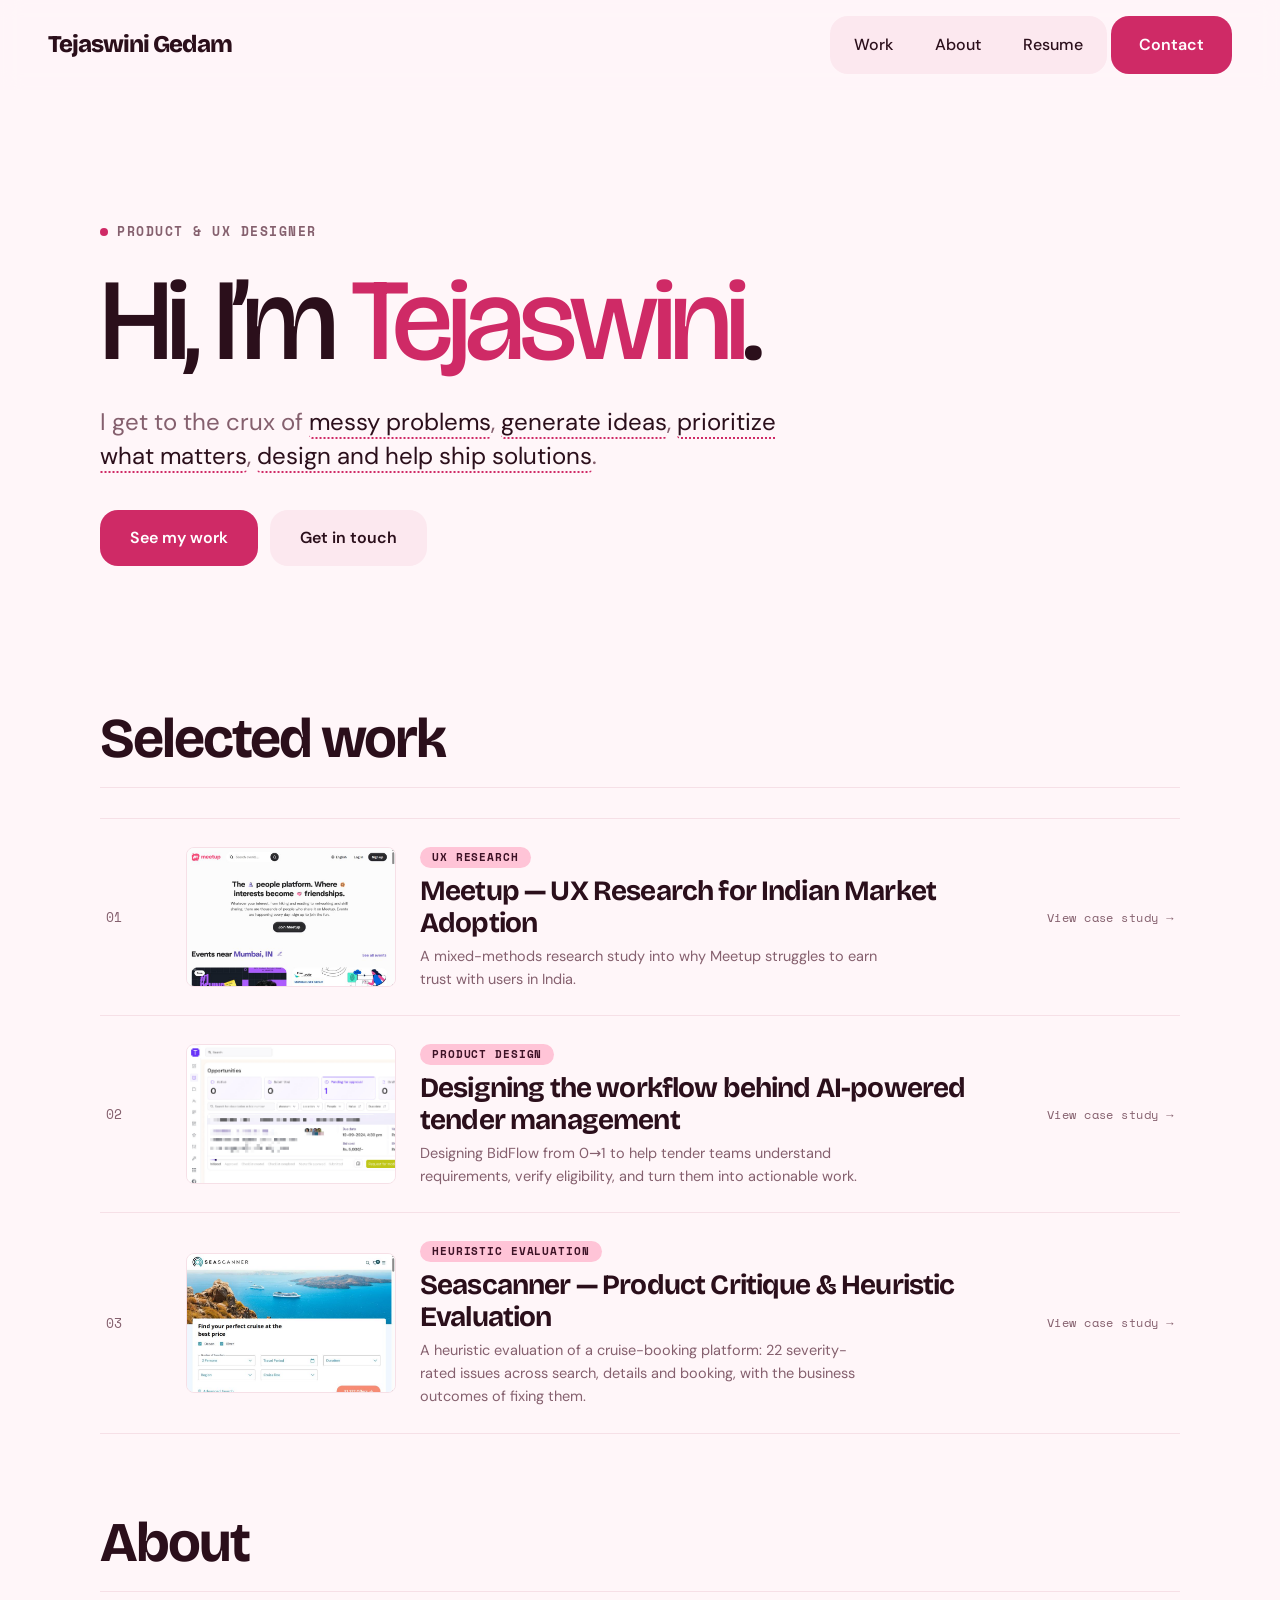
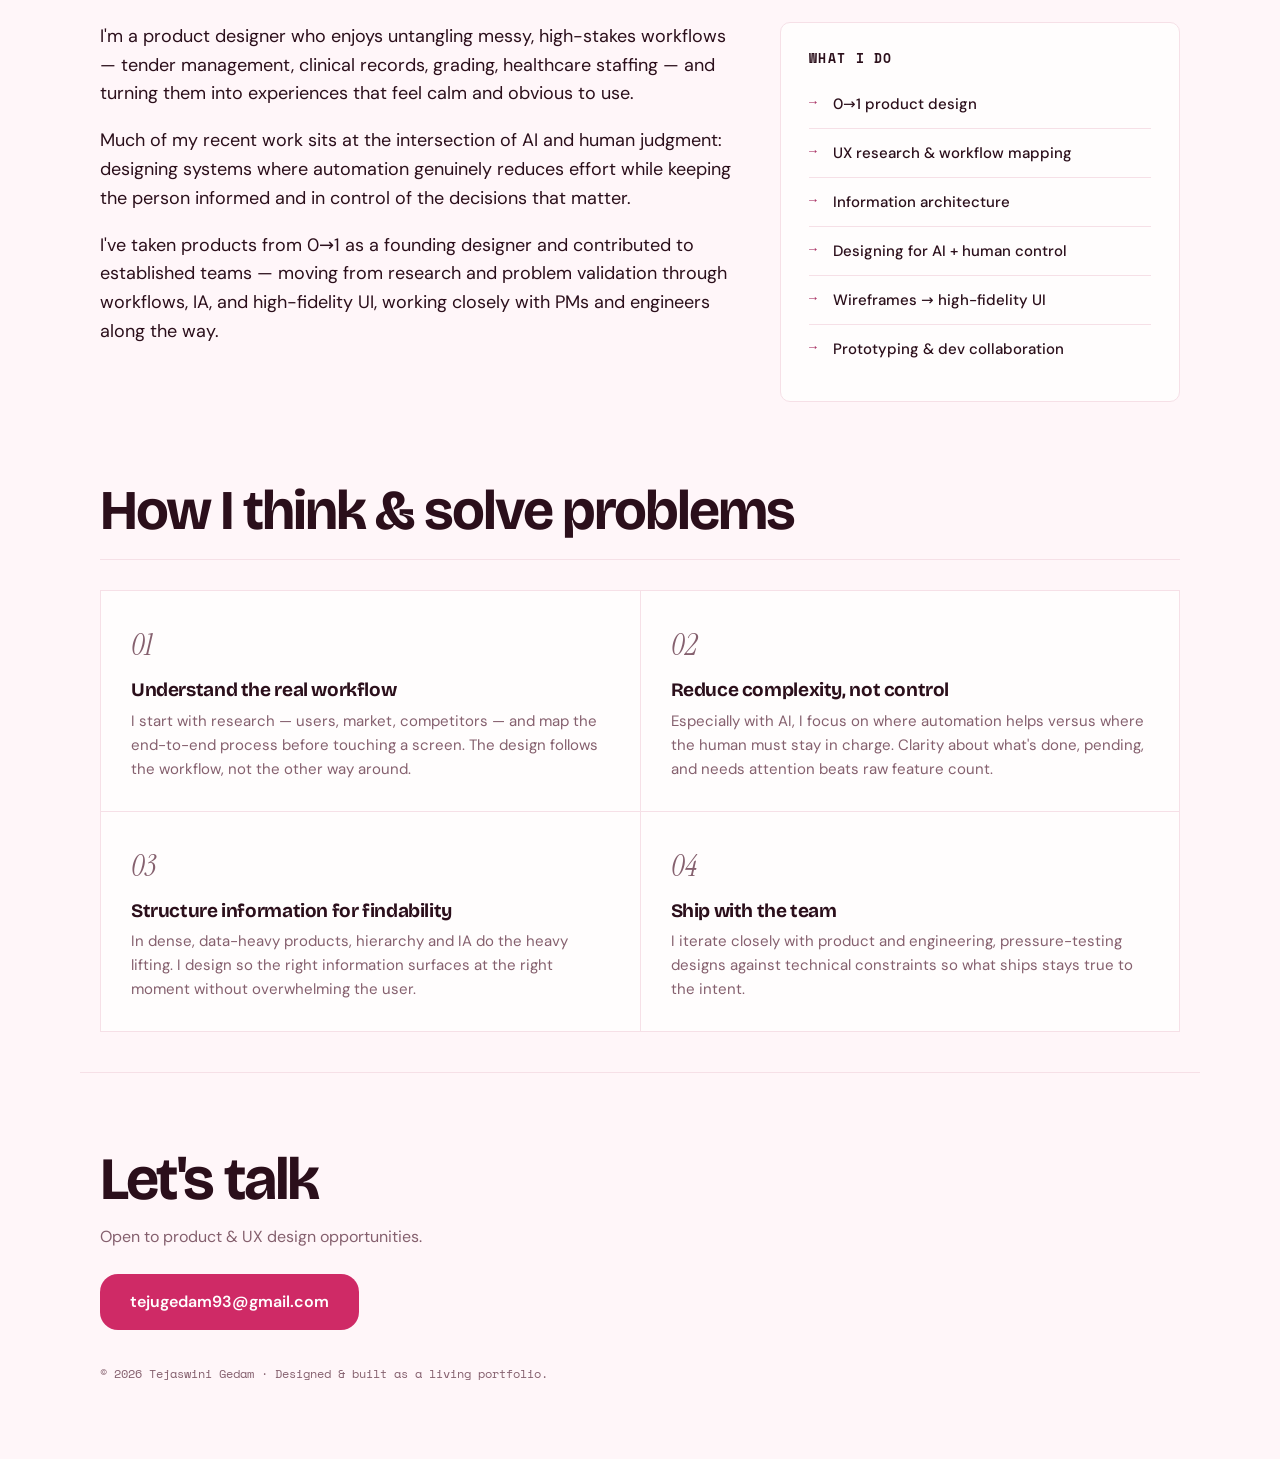
==== commit b06681d3: "update" ====
--- a/index.html
+++ b/index.html
@@ -4,7 +4,7 @@
 <meta charset="utf-8">
 <meta name="viewport" content="width=device-width, initial-scale=1">
 <title>Tejaswini Gedam — Product &amp; UX Designer</title>
-<meta name="description" content="Tejaswini Gedam — Product &amp; UX Designer. I design clear, human-centered products for complex, information-heavy workflows.">
+<meta name="description" content="Tejaswini Gedam — Product &amp; UX Designer. I get to the crux of messy problems, generate ideas, prioritize what matters, design and help ship solutions.">
 <link rel="preload" as="font" type="font/woff2" href="fonts/instrument-serif-latin.woff2" crossorigin>
 <link rel="preload" as="font" type="font/woff2" href="fonts/space-mono-latin.woff2" crossorigin>
 <link rel="preload" as="font" type="font/woff2" href="fonts/bricolage-grotesque-latin.woff2" crossorigin>
@@ -17,16 +17,68 @@
 <header class="nav">
   <a class="brand" href="index.html">Tejaswini Gedam</a>
   <nav>
-    <a href="index.html#work">Work</a>
-    <a href="index.html#about">About</a>
-    <a href="Tejaswini-Gedam-Resume.pdf" target="_blank" rel="noopener">Resume</a>
-    <a href="mailto:tejugedam93@gmail.com">Contact</a>
+    <div class="nav-links">
+      <a href="index.html#work">Work</a>
+      <a href="index.html#about">About</a>
+      <a href="Tejaswini-Gedam-Resume.pdf" target="_blank" rel="noopener">Resume</a>
+    </div>
+    <a class="nav-cta" href="mailto:tejugedam93@gmail.com">Contact</a>
   </nav>
 </header>
 <main>
   <section class="hero">
     <p class="eyebrow">Product &amp; UX Designer</p>
-    <h1>I design clear, <em>human-centered</em> products for complex, information-heavy workflows.</h1>
+    <h1>Hi, I’m <em>Tejaswini</em>.</h1>
+    <p class="hero-sub">I get to the crux of <span class="hv" data-k="web" tabindex="0">messy problems</span>, <span class="hv" data-k="bulb" tabindex="0">generate ideas</span>, <span class="hv" data-k="prio" tabindex="0">prioritize what matters</span>, <span class="hv" data-k="ship" tabindex="0">design and help ship solutions</span>.</p>
+    <div class="hero-ill" aria-hidden="true">
+      <svg class="ill ill-web" viewBox="0 0 260 200">
+        <g class="web-g">
+          <path class="ln w" pathLength="1" d="M40 60C130 -20 200 200 230 120"/>
+          <path class="ln w" pathLength="1" d="M110 30C260 70 -20 120 90 150"/>
+          <path class="ln w" pathLength="1" d="M190 55C275 150 110 205 35 110"/>
+          <path class="ln w" pathLength="1" d="M170 160C60 225 -35 115 40 60"/>
+          <path class="ln w pk" pathLength="1" d="M130 95C225 15 35 30 90 120C125 175 215 105 130 95"/>
+          <path class="ln w" pathLength="1" d="M230 120C265 15 165 -25 110 30"/>
+          <path class="ln w" pathLength="1" d="M90 150C170 90 40 15 190 55"/>
+          <circle class="ln fl nd" cx="40" cy="60" r="5"/><circle class="ln fl nd" cx="110" cy="30" r="5"/>
+          <circle class="ln fl nd" cx="190" cy="55" r="5"/><circle class="ln fl nd" cx="230" cy="120" r="5"/>
+          <circle class="ln fl nd" cx="170" cy="160" r="5"/><circle class="ln fl nd" cx="90" cy="150" r="5"/>
+          <circle class="ln fl nd" cx="35" cy="110" r="5"/><circle class="ln fp nd" cx="130" cy="95" r="7"/>
+        </g>
+      </svg>
+      <svg class="ill ill-bulb" viewBox="0 0 260 200">
+        <circle class="glow" cx="130" cy="92" r="60"/>
+        <g class="rays">
+          <path class="ln pk" d="M130 30V14M161 38L169 24M99 38L91 24M184 61L198 53M76 61L62 53M192 92H208M68 92H52"/>
+        </g>
+        <path class="ln fl glass" d="M130 42a46 46 0 0 0-28 82c8 7 10 13 10 22h36c0-9 2-15 10-22a46 46 0 0 0-28-82z"/>
+        <path class="ln pk fil" d="M118 130l6-24 6 14 6-14 6 24"/>
+        <path class="ln" d="M114 154h32M116 164h28M122 174h16"/>
+        <path class="ln pk spark s1" d="M35 40h10M40 35v10"/>
+        <path class="ln pk spark s2" d="M215 150h10M220 145v10"/>
+        <path class="ln pk spark s3" d="M55 150h8M59 146v8"/>
+      </svg>
+      <svg class="ill ill-prio" viewBox="0 0 260 200">
+        <g class="row r1"><rect class="ln fl" x="30" y="22" width="170" height="30" rx="8"/><circle class="ln fl" cx="48" cy="37" r="5"/><path class="ln soft" d="M64 37h92"/></g>
+        <g class="row r2"><rect class="ln fl" x="30" y="60" width="170" height="30" rx="8"/><circle class="ln fl" cx="48" cy="75" r="5"/><path class="ln soft" d="M64 75h70"/></g>
+        <g class="row r3"><rect class="ln fl" x="30" y="98" width="170" height="30" rx="8"/><circle class="ln fl" cx="48" cy="113" r="5"/><path class="ln soft" d="M64 113h104"/></g>
+        <g class="row r4 hot"><rect class="ln hotbox" x="30" y="136" width="170" height="30" rx="8"/><circle class="ln fp" cx="48" cy="151" r="5"/><path class="ln pk" d="M64 151h80"/></g>
+        <g class="arr up"><path class="ln pk" d="M228 74V42M217 53l11-11 11 11"/></g>
+        <g class="arr down"><path class="ln" d="M228 112v32M217 133l11 11 11-11"/></g>
+      </svg>
+      <svg class="ill ill-ship" viewBox="0 0 260 200">
+        <g class="win">
+          <rect class="ln fl" x="18" y="52" width="92" height="84" rx="8"/>
+          <path class="ln" d="M18 72h92"/>
+          <circle class="ln fp" cx="30" cy="62" r="2.5"/><circle class="ln fl" cx="40" cy="62" r="2.5"/><circle class="ln fl" cx="50" cy="62" r="2.5"/>
+          <rect class="ln" x="28" y="82" width="38" height="22" rx="3"/>
+          <path class="ln soft" d="M74 88h26M74 98h20M28 114h72M28 124h50"/>
+        </g>
+        <path class="ln pk route" d="M112 96C140 34 196 34 214 98"/>
+        <g class="plane"><path class="ln fl" d="M14 0L-12-9-6 0-12 9z"/><path class="ln" d="M14 0L-6 0"/></g>
+        <g class="done"><circle class="ln fl" cx="230" cy="106" r="16"/><path class="ln pk" d="M222 106l6 6 11-12"/></g>
+      </svg>
+    </div>
     <div class="hero-actions">
       <a class="btn" href="#work">See my work</a>
       <a class="btn ghost" href="mailto:tejugedam93@gmail.com">Get in touch</a>
@@ -36,7 +88,6 @@
   <section id="work" class="section">
     <div class="section-head">
       <h2>Selected work</h2>
-      <p>Three case studies across enterprise software, travel, and UX research — most involving AI, complex workflows, and dense information.</p>
     </div>
     <div class="grid">
     <a class="card" href="work/meetup.html">
@@ -103,4 +154,22 @@
   </div>
   <p class="fine">© 2026 Tejaswini Gedam · Designed &amp; built as a living portfolio.</p>
 </footer>
+<script>
+(function () {
+  var h = document.querySelector(".hero");
+  if (!h) return;
+  var items = h.querySelectorAll(".hv");
+  function on(k) { h.setAttribute("data-k", k); }
+  function off() { h.removeAttribute("data-k"); }
+  Array.prototype.forEach.call(items, function (el) {
+    var k = el.getAttribute("data-k");
+    el.addEventListener("mouseenter", function () { on(k); });
+    el.addEventListener("mouseleave", off);
+    el.addEventListener("focus", function () { on(k); });
+    el.addEventListener("blur", off);
+    el.addEventListener("click", function () { on(k); });
+  });
+  document.addEventListener("click", function (e) { if (!e.target.closest(".hv")) off(); });
+})();
+</script>
 </body></html>
--- a/styles.css
+++ b/styles.css
@@ -1,33 +1,35 @@
 /* ============================================================
    Tejaswini Gedam — portfolio
-   Look: editorial minimal — off-white page, big italic serif
-   headlines, monospace uppercase labels, mostly ink/white with
-   a highlighter-green accent and a couple of functional colors.
-   Inspired by tanujashastri.com (editorial serif/mono) blended
-   with a touch of eemonroy.com playfulness (highlighter marks,
-   small scattered dot accents).
+   Look: soft and confident — baby-pink page, big bold tight
+   sans headlines, a rounded nav group with one pink CTA, pink
+   as the single accent. Serif italic is kept only for quotes
+   and pull-lines. A few functional colors stay for data
+   (severity, charts).
    ============================================================ */
 :root {
-  --page: #ffffff;        /* white page */
-  --paper: #ffffff;       /* card / sheet surface */
-  --paper-2: #ffffff;
-  --ink: #131313;
-  --ink-soft: #5a5a57;
-  --line: #e1e0da;
-
-  --accent: #c6f24c;      /* highlighter lime — hero word, marks, hovers */
-  --accent-ink: #182106;  /* text color when sitting on --accent */
-  --blue: #3b4ce0;        /* small utility accent (links, dots) */
+  --page: #fff6f9;        /* very light baby pink page */
+  --paper: #fffdfd;       /* card / sheet surface */
+  --paper-2: #fffdfd;
+  --ink: #2b0f1b;
+  --ink-soft: #85606e;
+  --line: #f6e0e7;
+
+  --accent: #ffc4d7;      /* baby pink — marks, hovers, tags */
+  --accent-ink: #3d1226;  /* text color when sitting on --accent */
+  --pink: #cf2a66;        /* the pink — CTA, key accents */
+  --pink-deep: #ad1f55;
+  --nav-bg: #fce8ef;      /* rounded nav group */
+  --blue: #a3245a;        /* utility accent (links, arrows): berry */
   --sky: #3fb1d1;
   --sky-deep: #1f8fbe;
-  --violet: #8b5cf6;
+  --violet: #cf2a66;      /* labels and rules: same pink as --pink */
   --yellow: #ffc63f;
 
   --r-lg: 14px;
   --r-md: 10px;
   --r-sm: 8px;
   --maxw: 1120px;
-  --shadow: 0 12px 28px -20px rgba(20,19,15,.18);
+  --shadow: 0 12px 28px -20px rgba(80,20,45,.2);
 
   --serif: "Instrument Serif", Georgia, "Times New Roman", serif;
   --mono: "Space Mono", ui-monospace, SFMono-Regular, Menlo, Consolas, monospace;
@@ -45,67 +47,188 @@
   -webkit-font-smoothing: antialiased;
 }
 ::selection { background: var(--accent); color: var(--accent-ink); }
-h1, h2 { font-family: var(--serif); font-weight: 400; line-height: 1.02; letter-spacing: -0.005em; margin: 0; }
-h3 { font-family: var(--display); font-weight: 700; line-height: 1.15; letter-spacing: -.01em; margin: 0; }
+h1, h2 { font-family: var(--display); font-weight: 700; line-height: 1.02; letter-spacing: -.035em; margin: 0; }
+h3 { font-family: var(--display); font-weight: 700; line-height: 1.15; letter-spacing: -.02em; margin: 0; }
 em, i { font-family: var(--serif); font-style: italic; color: inherit; }
 a { color: inherit; text-decoration: none; }
 main { max-width: var(--maxw); margin: 0 auto; padding: 0 20px; }
 
-/* ---------- Floating pill nav ---------- */
+/* ---------- Nav: brand, rounded link group, separate pink CTA ---------- */
 .nav {
-  position: sticky; top: 14px; z-index: 40;
-  max-width: 720px; margin: 14px auto 0;
+  position: sticky; top: 0; z-index: 40;
   display: flex; align-items: center; justify-content: space-between; gap: 16px;
-  background: var(--paper); color: var(--ink);
-  border: 1px solid var(--line);
-  border-radius: 500px; padding: 11px 12px 11px 22px;
-  box-shadow: var(--shadow);
-}
-.brand { font-family: var(--display); font-weight: 700; letter-spacing: -.02em; font-size: 15px; }
-.nav nav { display: flex; gap: 4px; align-items: center; }
-.nav nav a {
-  font-family: var(--mono); text-transform: uppercase; letter-spacing: .06em;
-  color: var(--ink-soft); font-size: 12px; font-weight: 700;
-  padding: 8px 14px; border-radius: 500px; transition: background .2s, color .2s;
-}
-.nav nav a:hover { background: var(--accent); color: var(--accent-ink); }
-.nav nav a:last-child { background: var(--ink); color: #fff; }
-.nav nav a:last-child:hover { background: var(--ink); color: var(--accent); }
-@media (max-width: 520px) {
-  .nav { gap: 8px; padding: 9px 8px 9px 16px; }
-  .brand { font-size: 14px; line-height: 1.15; }
-  .nav nav { gap: 0; }
-  .nav nav a { font-size: 10.5px; letter-spacing: .03em; padding: 7px 8px; }
-}
-
-/* ---------- Hero ---------- */
+  padding: 16px clamp(16px, 4vw, 48px);
+  background: rgba(255, 246, 249, .9);
+  -webkit-backdrop-filter: blur(10px); backdrop-filter: blur(10px);
+}
+.brand { font-family: var(--display); font-weight: 800; letter-spacing: -.04em; font-size: clamp(18px, 2.2vw, 24px); line-height: 1.05; }
+.nav nav { display: flex; align-items: stretch; gap: 4px; }
+.nav-links { display: flex; align-items: center; gap: 2px; padding: 4px; background: var(--nav-bg); border-radius: 18px; }
+.nav-links a {
+  font-family: var(--font); font-size: 16px; font-weight: 500; color: var(--ink);
+  padding: 12px 20px; border-radius: 14px; transition: color .2s, background .2s;
+}
+.nav-links a:hover { color: var(--pink); }
+.nav-cta {
+  display: inline-flex; align-items: center; padding: 0 28px; border-radius: 18px;
+  background: var(--pink); color: #fff; font-family: var(--font); font-size: 16px; font-weight: 600;
+  transition: background .2s, transform .15s;
+}
+.nav-cta:hover { background: var(--pink-deep); transform: translateY(-1px); }
+@media (max-width: 640px) {
+  .nav { gap: 8px; padding: 12px 12px; }
+  .brand { font-size: 15px; max-width: 74px; }
+  .nav nav { gap: 3px; }
+  .nav-links { padding: 3px; border-radius: 14px; }
+  .nav-links a { font-size: 13px; padding: 9px 8px; border-radius: 11px; }
+  .nav-cta { font-size: 13px; padding: 0 12px; border-radius: 14px; }
+}
+
+/* ---------- Hero (centred, big and bold) ---------- */
 .hero {
-  position: relative;
-  padding: clamp(48px, 9vw, 108px) 0 clamp(20px, 4vw, 36px);
+  position: relative; text-align: left;
+  padding: clamp(56px, 11vw, 132px) 0 clamp(36px, 6vw, 64px);
 }
 .eyebrow {
   display: flex; align-items: center; gap: 9px;
   font-family: var(--mono); font-weight: 700; font-size: 12.5px; letter-spacing: .12em; text-transform: uppercase;
   color: var(--ink-soft); margin: 0 0 22px;
 }
-.eyebrow::before { content: ""; width: 8px; height: 8px; border-radius: 50%; background: var(--accent); border: 1px solid var(--ink); flex: none; }
-.hero h1 { font-size: clamp(38px, 7vw, 78px); max-width: 20ch; }
-.hero h1 em { color: var(--ink); background: linear-gradient(transparent 62%, var(--accent) 62%); }
-.hero-actions { display: flex; gap: 12px; margin-top: 34px; flex-wrap: wrap; }
+.eyebrow::before { content: ""; width: 8px; height: 8px; border-radius: 50%; background: var(--pink); flex: none; }
+
+.hero h1 { font-size: clamp(46px, 10vw, 116px); max-width: none; font-weight: 500; letter-spacing: -.05em; line-height: .98; }
+.hero h1 em { font-family: inherit; font-style: normal; color: var(--pink); background: none; }
+.hero-sub { margin: 28px 0 0; max-width: 40ch; font-size: clamp(18px, 2.2vw, 24px); line-height: 1.4; color: var(--ink-soft); }
+.hero-sub + .hero-sub { margin-top: 10px; color: var(--ink); }
+.hero-actions { display: flex; justify-content: flex-start; gap: 12px; margin-top: 38px; flex-wrap: wrap; }
 .btn {
-  display: inline-block; padding: 13px 24px; border-radius: 500px;
-  font-family: var(--mono); text-transform: uppercase; letter-spacing: .04em;
-  background: var(--ink); color: #fff; font-weight: 700; font-size: 13px;
-  border: 1.5px solid var(--ink); transition: transform .15s, background .2s, color .2s, border-color .2s;
-}
-.btn:hover { transform: translateY(-2px); background: var(--accent); color: var(--accent-ink); border-color: var(--accent); }
-.btn.ghost { background: transparent; color: var(--ink); border-color: var(--line); }
-.btn.ghost:hover { background: var(--ink); color: #fff; border-color: var(--ink); }
+  display: inline-block; padding: 15px 30px; border-radius: 18px;
+  font-family: var(--font); font-weight: 600; font-size: 16px; letter-spacing: 0;
+  background: var(--pink); color: #fff;
+  border: 0; transition: transform .15s, background .2s, color .2s;
+}
+.btn:hover { transform: translateY(-2px); background: var(--pink-deep); color: #fff; }
+.btn.ghost { background: var(--nav-bg); color: var(--ink); }
+.btn.ghost:hover { background: var(--accent); color: var(--accent-ink); }
+
+/* ---------- Hero hover illustrations ---------- */
+.hv {
+  color: var(--ink); cursor: default; border-radius: 4px;
+  border-bottom: 2px dotted var(--pink);
+  transition: color .2s, background .2s;
+}
+.hv:hover, .hv:focus-visible { color: var(--pink); background: var(--accent); outline: none; }
+
+.hero-ill {
+  position: relative; width: min(100%, 300px); aspect-ratio: 1.3; margin-top: 0;
+  max-height: 0; overflow: hidden; opacity: 0; pointer-events: none;
+  transition: max-height .4s ease, opacity .3s ease, margin-top .3s ease;
+}
+.hero[data-k] .hero-ill { max-height: 240px; opacity: 1; margin-top: 22px; }
+@media (min-width: 900px) {
+  .hero-ill {
+    position: absolute; right: 0; bottom: clamp(24px, 5vw, 64px);
+    width: min(340px, 32vw); max-height: none; overflow: visible; opacity: 1; margin-top: 0;
+  }
+  .hero[data-k] .hero-ill { max-height: none; margin-top: 0; }
+}
+.ill {
+  position: absolute; inset: 0; width: 100%; height: 100%; overflow: visible;
+  --dx: 0%;
+  opacity: 0; transform: translate(var(--dx), 10px) scale(.96);
+  transition: opacity .35s ease, transform .45s cubic-bezier(.2, .7, .2, 1);
+}
+@media (min-width: 900px) {
+  .ill-web { --dx: 9.9%; }
+  .ill-bulb { --dx: 15%; }
+  .ill-prio { --dx: 10%; }
+  .ill-ship { --dx: 9.8%; }
+}
+.hero[data-k="web"] .ill-web, .hero[data-k="bulb"] .ill-bulb,
+.hero[data-k="prio"] .ill-prio, .hero[data-k="ship"] .ill-ship { opacity: 1; transform: translateX(var(--dx)); }
+.ill .ln { fill: none; stroke: var(--ink); stroke-width: 1.4; stroke-linecap: round; stroke-linejoin: round; }
+.ill .fl { fill: var(--paper); }
+.ill .fp { fill: var(--pink); stroke: var(--pink); }
+.ill .pk { stroke: var(--pink); }
+.ill .soft { stroke: #d9b9c4; }
+.ill .hotbox { fill: var(--accent); stroke: var(--pink); }
+.ill .glow { fill: var(--pink); fill-opacity: .14; stroke: none; transform-box: fill-box; transform-origin: center; }
+.ill .glass { transition: fill .4s ease; }
+.ill .plane { opacity: 0; transform: translate(112px, 96px) rotate(-65.7deg); }
+.ill .nd { transform-box: fill-box; transform-origin: center; }
+.hero[data-k="bulb"] .ill-bulb .glass { fill: #fff0b8; }
+
+@media (prefers-reduced-motion: no-preference) {
+  @keyframes ill-draw { from { stroke-dashoffset: 1; } to { stroke-dashoffset: 0; } }
+  @keyframes ill-jit { from { transform: translate(-3px, -2px); } to { transform: translate(3px, 3px); } }
+  @keyframes ill-sway { from { transform: rotate(-3deg); } to { transform: rotate(3deg); } }
+  @keyframes ill-glow { from { opacity: .35; transform: scale(.9); } to { opacity: 1; transform: scale(1.07); } }
+  @keyframes ill-ray { from { opacity: .15; } to { opacity: 1; } }
+  @keyframes ill-twinkle { 0%, 100% { opacity: .2; transform: scale(.6); } 50% { opacity: 1; transform: scale(1.2); } }
+  @keyframes ill-rise { 0%, 14% { transform: translateY(0); } 40%, 62% { transform: translateY(-114px); } 88%, 100% { transform: translateY(0); } }
+  @keyframes ill-sink { 0%, 14% { transform: translateY(0); } 40%, 62% { transform: translateY(38px); } 88%, 100% { transform: translateY(0); } }
+  @keyframes ill-bob-up { from { transform: translateY(3px); } to { transform: translateY(-6px); } }
+  @keyframes ill-bob-down { from { transform: translateY(-3px); } to { transform: translateY(6px); } }
+  @keyframes ill-march { to { stroke-dashoffset: -16; } }
+  @keyframes ill-fly {
+    0%, 7% { opacity: 0; transform: translate(112px, 96px) rotate(-65.7deg); }
+    8% { opacity: 1; transform: translate(112px, 96px) rotate(-65.7deg); }
+    13% { transform: translate(118.4px, 83.7px) rotate(-59.2deg); }
+    18% { transform: translate(125.5px, 73.2px) rotate(-51.9deg); }
+    23% { transform: translate(133.2px, 64.7px) rotate(-43.7deg); }
+    28% { transform: translate(141.3px, 58.1px) rotate(-34.4deg); }
+    33% { transform: translate(149.7px, 53.4px) rotate(-23.8deg); }
+    38% { transform: translate(158.2px, 50.6px) rotate(-12deg); }
+    43% { transform: translate(166.8px, 49.8px) rotate(0.7deg); }
+    48% { transform: translate(175.1px, 50.8px) rotate(13.9deg); }
+    53% { transform: translate(183.2px, 53.8px) rotate(26.8deg); }
+    58% { transform: translate(190.8px, 58.8px) rotate(38.8deg); }
+    63% { transform: translate(197.8px, 65.7px) rotate(49.6deg); }
+    68% { transform: translate(204.2px, 74.5px) rotate(59deg); }
+    73% { transform: translate(209.6px, 85.3px) rotate(67.2deg); }
+    78% { opacity: 1; transform: translate(214px, 98px) rotate(74.3deg); }
+    82%, 100% { opacity: 0; transform: translate(214px, 98px) rotate(74.3deg); }
+  }
+  @keyframes ill-pop { 0%, 74% { transform: scale(.6); opacity: .25; } 82% { transform: scale(1.2); opacity: 1; } 92%, 100% { transform: scale(1); opacity: 1; } }
+  @keyframes ill-lift { from { transform: translateY(0); } to { transform: translateY(-4px); } }
+
+  /* web: lines draw themselves in, nodes jitter, the whole knot sways */
+  .hero[data-k="web"] .ill-web .w { stroke-dasharray: 1; animation: ill-draw 1s ease both; }
+  .hero[data-k="web"] .ill-web .w:nth-child(2) { animation-delay: .12s; }
+  .hero[data-k="web"] .ill-web .w:nth-child(3) { animation-delay: .24s; }
+  .hero[data-k="web"] .ill-web .w:nth-child(4) { animation-delay: .36s; }
+  .hero[data-k="web"] .ill-web .w:nth-child(5) { animation-delay: .48s; }
+  .hero[data-k="web"] .ill-web .w:nth-child(6) { animation-delay: .6s; }
+  .hero[data-k="web"] .ill-web .w:nth-child(7) { animation-delay: .72s; }
+  .hero[data-k="web"] .ill-web .nd { animation: ill-jit 1.1s ease-in-out infinite alternate; }
+  .hero[data-k="web"] .ill-web .nd:nth-of-type(odd) { animation-duration: 1.5s; animation-delay: -.5s; }
+  .hero[data-k="web"] .ill-web .web-g { transform-origin: 130px 100px; animation: ill-sway 2.6s ease-in-out infinite alternate; }
+
+  /* bulb: glow breathes, rays flicker, sparks twinkle */
+  .hero[data-k="bulb"] .ill-bulb .glow { animation: ill-glow 1.3s ease-in-out infinite alternate; }
+  .hero[data-k="bulb"] .ill-bulb .rays { animation: ill-ray .9s ease-in-out infinite alternate; }
+  .hero[data-k="bulb"] .ill-bulb .fil { animation: ill-ray .6s ease-in-out infinite alternate; }
+  .hero[data-k="bulb"] .ill-bulb .spark { transform-box: fill-box; transform-origin: center; animation: ill-twinkle 1.6s ease-in-out infinite; }
+  .hero[data-k="bulb"] .ill-bulb .s2 { animation-delay: -.5s; }
+  .hero[data-k="bulb"] .ill-bulb .s3 { animation-delay: -1s; }
+
+  /* prio: the one that matters climbs to the top, the rest make room */
+  .hero[data-k="prio"] .ill-prio .row { animation: ill-sink 3.4s ease-in-out infinite; }
+  .hero[data-k="prio"] .ill-prio .row.hot { animation-name: ill-rise; }
+  .hero[data-k="prio"] .ill-prio .up { animation: ill-bob-up .8s ease-in-out infinite alternate; }
+  .hero[data-k="prio"] .ill-prio .down { animation: ill-bob-down .8s ease-in-out infinite alternate; }
+
+  /* ship: design window, a plane crosses to the launch tick */
+  .hero[data-k="ship"] .ill-ship .win { animation: ill-lift 1.4s ease-in-out infinite alternate; }
+  .hero[data-k="ship"] .ill-ship .route { stroke-dasharray: 4 6; animation: ill-march .8s linear infinite; }
+  .hero[data-k="ship"] .ill-ship .plane { animation: ill-fly 3s linear infinite; }
+  .hero[data-k="ship"] .ill-ship .done { transform-box: fill-box; transform-origin: center; animation: ill-pop 3s ease-in-out infinite; }
+}
 
 /* ---------- Sections on the page ---------- */
 .section { padding: clamp(44px, 7vw, 80px) 0 0; }
 .section-head { margin-bottom: 30px; display: flex; align-items: baseline; justify-content: space-between; gap: 20px; flex-wrap: wrap; border-bottom: 1px solid var(--line); padding-bottom: 20px; }
-.section-head h2 { font-size: clamp(30px, 5.5vw, 50px); font-style: italic; }
+.section-head h2 { font-size: clamp(32px, 5.5vw, 56px); }
 .section-head p { color: var(--ink-soft); margin: 0; max-width: 42ch; font-size: 15px; }
 
 /* ---------- Work list (numbered rows) ---------- */
@@ -120,7 +243,7 @@
   border: 1px solid var(--line); border-radius: var(--r-sm); transition: border-color .18s;
 }
 .card-thumb img { display: block; width: 100%; height: 100%; object-fit: cover; object-position: top left; }
-.card:hover .card-thumb { border-color: var(--ink); }
+.card:hover .card-thumb { border-color: var(--pink); }
 .card:first-child { border-top: 1px solid var(--line); }
 .card:hover { background: var(--accent); padding-left: 14px; }
 .card:hover .card-body p, .card:hover .card-cta { color: var(--accent-ink); opacity: .8; }
@@ -128,12 +251,12 @@
 .card:hover .card-media { color: var(--accent-ink); }
 .type-tag {
   display: inline-block; margin: 0 0 12px; padding: 5px 12px; border-radius: 500px;
-  border: 1px solid var(--ink); background: var(--accent); color: var(--accent-ink);
+  border: 0; background: var(--accent); color: var(--accent-ink);
   font-family: var(--mono); font-size: 11px; font-weight: 700; text-transform: uppercase; letter-spacing: .08em; line-height: 1;
 }
 .card .type-tag { margin-bottom: 8px; transition: background .18s; }
 .card:hover .type-tag { background: var(--paper); }
-.card-body h3 { font-family: var(--serif); font-weight: 400; font-style: italic; font-size: clamp(22px, 3.4vw, 32px); margin: 0 0 4px; letter-spacing: 0; }
+.card-body h3 { font-family: var(--display); font-weight: 700; font-size: clamp(20px, 2.8vw, 28px); line-height: 1.12; margin: 0 0 6px; letter-spacing: -.03em; }
 .card-body p { color: var(--ink-soft); margin: 0; font-size: 14.5px; max-width: 46ch; }
 .card-cta { font-family: var(--mono); font-size: 12px; letter-spacing: .04em; color: var(--ink-soft); white-space: nowrap; }
 @media (max-width: 720px) {
@@ -170,10 +293,10 @@
   max-width: var(--maxw); margin: 40px auto 24px; padding: clamp(40px,7vw,72px) 20px 28px;
   border-top: 1px solid var(--line);
 }
-.foot h3 { font-family: var(--serif); font-style: italic; font-weight: 400; font-size: clamp(32px, 6vw, 56px); margin: 0 0 10px; }
+.foot h3 { font-family: var(--display); font-weight: 700; letter-spacing: -.04em; font-size: clamp(34px, 6vw, 60px); margin: 0 0 10px; }
 .foot p { color: var(--ink-soft); margin: 0 0 24px; }
-.foot .btn { background: var(--ink); color: #fff; border-color: var(--ink); }
-.foot .btn:hover { background: var(--accent); color: var(--accent-ink); border-color: var(--accent); }
+.foot .btn { background: var(--pink); color: #fff; }
+.foot .btn:hover { background: var(--pink-deep); color: #fff; }
 .foot .fine { margin-top: 34px; font-family: var(--mono); font-size: 12px; color: var(--ink-soft); }
 
 /* ============================================================
@@ -187,7 +310,7 @@
   border-bottom: 1px solid var(--line);
 }
 .case-hero .eyebrow { color: var(--ink-soft); }
-.case-hero h1 { font-size: clamp(32px, 5.6vw, 58px); margin: 0 0 14px; max-width: 22ch; font-style: italic; }
+.case-hero h1 { font-size: clamp(34px, 5.8vw, 64px); margin: 0 0 14px; max-width: 22ch; letter-spacing: -.045em; }
 .case-hero .lede { font-size: 18px; color: var(--ink-soft); margin: 0 0 28px; max-width: 55ch; }
 .case-hero .meta { display: flex; flex-wrap: wrap; gap: 30px; }
 .case-hero .meta dt { font-family: var(--mono); font-size: 11px; text-transform: uppercase; letter-spacing: .1em; color: var(--ink-soft); margin: 0 0 6px; }
@@ -207,7 +330,7 @@
 
 .case-block { max-width: 720px; margin: 0 auto 46px; }
 .case-block:last-child { margin-bottom: 0; }
-.case-block h2 { font-size: clamp(26px, 3.8vw, 36px); margin: 0 0 14px; font-style: italic; }
+.case-block h2 { font-size: clamp(26px, 3.8vw, 38px); margin: 0 0 14px; }
 .case-block p { font-size: 17px; color: var(--ink); margin: 0 0 14px; }
 .case-block .role-lead { color: var(--ink-soft); }
 
@@ -227,7 +350,7 @@
 
 /* case explainer: hook + snapshot, world/journey/zoom flows */
 .hook { max-width: 800px; }
-.hook-title { font-size: clamp(28px, 4.4vw, 40px); margin: 0 0 10px; font-style: italic; }
+.hook-title { font-size: clamp(28px, 4.4vw, 42px); margin: 0 0 10px; }
 .hook-sub { font-size: 17px; color: var(--ink-soft); max-width: 60ch; margin: 0 0 22px; }
 .snapshot { display: grid; grid-template-columns: repeat(3, 1fr); gap: 16px; }
 @media (max-width: 640px) { .snapshot { grid-template-columns: 1fr; } }
@@ -248,7 +371,7 @@
 .flow-vertical .flow-step { flex: none; }
 .flow-arrow { flex: 0 0 auto; color: var(--ink-soft); font-size: 18px; line-height: 1; }
 .flow-vertical .flow-arrow { text-align: center; }
-.flow-step.flow-friction { border-color: var(--violet); background: rgba(139,92,246,.08); }
+.flow-step.flow-friction { border-color: var(--violet); background: rgba(207,42,102,.08); }
 @media (max-width: 720px) {
   .flow:not(.flow-vertical) { flex-direction: column; align-items: stretch; }
   .flow:not(.flow-vertical) .flow-step { flex: none; }
@@ -429,7 +552,7 @@
 .stat-grid { display: grid; grid-template-columns: repeat(4, 1fr); gap: 12px; margin: 18px 0 8px; }
 @media (max-width: 860px) { .stat-grid { grid-template-columns: repeat(2, 1fr); } }
 .stat { background: var(--paper); border: 1px solid var(--line); border-radius: var(--r-sm); padding: 16px; }
-.stat b { display: block; font-family: var(--serif); font-style: italic; font-weight: 400; font-size: 34px; line-height: 1; color: var(--violet); margin-bottom: 8px; }
+.stat b { display: block; font-family: var(--display); font-weight: 700; letter-spacing: -.04em; font-size: 34px; line-height: 1; color: var(--violet); margin-bottom: 8px; }
 .stat span { font-size: 13.5px; color: var(--ink-soft); line-height: 1.35; display: block; }
 .fine-note { margin: 10px 0 0; font-size: 14px; color: var(--ink-soft); }
 .src-list { margin: 0; padding-left: 18px; font-size: 14px; color: var(--ink-soft); display: grid; gap: 6px; }
@@ -447,7 +570,7 @@
 .sev-row { display: grid; grid-template-columns: repeat(5, 1fr); gap: 10px; margin-top: 16px; }
 @media (max-width: 640px) { .sev-row { grid-template-columns: repeat(3, 1fr); } }
 .sev-tile { border-radius: var(--r-sm); padding: 16px 12px; text-align: center; }
-.sev-tile b { display: block; font-family: var(--serif); font-style: italic; font-weight: 400; font-size: 40px; line-height: 1; margin-bottom: 6px; }
+.sev-tile b { display: block; font-family: var(--display); font-weight: 700; letter-spacing: -.04em; font-size: 40px; line-height: 1; margin-bottom: 6px; }
 .sev-tile span { font: 700 11px/1 var(--mono); text-transform: uppercase; letter-spacing: .06em; }
 .sev-tile[data-lvl="5"] { background: #ffe1e1; color: #b3261e; }
 .sev-tile[data-lvl="4"] { background: #ffe9cf; color: #a15c00; }
@@ -475,7 +598,7 @@
 .jtbd-core .jc-k { display: block; margin-bottom: 8px; font: 700 11px/1 var(--mono); font-style: normal; text-transform: uppercase; letter-spacing: .1em; color: var(--violet); }
 .jtbd-core .jc-w { background: linear-gradient(transparent 62%, rgba(255, 198, 63, .55) 62%); }
 .jtbd-core .jc-n { background: linear-gradient(transparent 62%, rgba(63, 177, 209, .4) 62%); }
-.jtbd-core .jc-s { background: linear-gradient(transparent 62%, rgba(139, 92, 246, .3) 62%); }
+.jtbd-core .jc-s { background: linear-gradient(transparent 62%, rgba(207, 42, 102, .25) 62%); }
 .jt-grid { display: grid; grid-template-columns: repeat(2, 1fr); gap: 16px; align-items: start; }
 @media (max-width: 720px) { .jt-grid { grid-template-columns: 1fr; } }
 .jt { background: var(--paper); border: 1px solid var(--line); border-top: 3px solid var(--line); border-radius: var(--r-sm); padding: 20px; }
@@ -500,7 +623,7 @@
 .vq-label { margin: 0; font-family: var(--mono); font-size: 12px; font-weight: 700; text-transform: uppercase; letter-spacing: .1em; color: var(--violet); }
 .vq-nav { display: flex; gap: 8px; }
 .vq-btn {
-  width: 36px; height: 36px; border-radius: 50%; border: 1px solid var(--ink); background: var(--paper); color: var(--ink);
+  width: 36px; height: 36px; border-radius: 50%; border: 0; background: var(--nav-bg); color: var(--ink);
   font: 700 15px/1 var(--mono); cursor: pointer; transition: background .2s, opacity .2s;
 }
 .vq-btn:hover:not(:disabled) { background: var(--accent); }
@@ -555,7 +678,7 @@
 
 .fig-a { position: relative; margin: 20px 0 6px; }
 .fn { position: absolute; top: 0; width: 22%; margin: 0; font-size: 13.5px; line-height: 1.35; color: var(--ink); }
-.fn b { display: inline-grid; place-items: center; width: 18px; height: 18px; margin-right: 8px; border-radius: 50%; border: 1px solid var(--ink); font: 700 10px/1 var(--mono); vertical-align: 1px; }
+.fn b { display: inline-grid; place-items: center; width: 18px; height: 18px; margin-right: 8px; border-radius: 50%; border: 0; font: 700 10px/1 var(--mono); vertical-align: 1px; }
 .fn1 b { background: var(--yellow); } .fn2 b { background: var(--sky); } .fn3 b { background: var(--violet); color: #fff; border-color: var(--violet); }
 .fig-closing { color: var(--ink-soft); margin: 14px 0 0; max-width: 60ch; }
 @media (max-width: 720px) {
@@ -612,7 +735,7 @@
     content: ""; width: 8px; height: 8px; border-radius: 50%; flex: none; margin-left: 10px;
     border: 1px solid var(--ink-soft); background: transparent; transition: background .2s, border-color .2s, transform .2s;
   }
-  .chapter-rail a.on::after { background: var(--accent); border-color: var(--ink); transform: scale(1.25); }
+  .chapter-rail a.on::after { background: var(--pink); border-color: var(--pink); transform: scale(1.25); }
   .chapter-rail a span {
     font-family: var(--mono); font-size: 11px; font-weight: 700; text-transform: uppercase; letter-spacing: .06em; white-space: nowrap;
     color: var(--ink); background: var(--paper); border: 1px solid var(--line); border-radius: 500px; padding: 4px 10px;
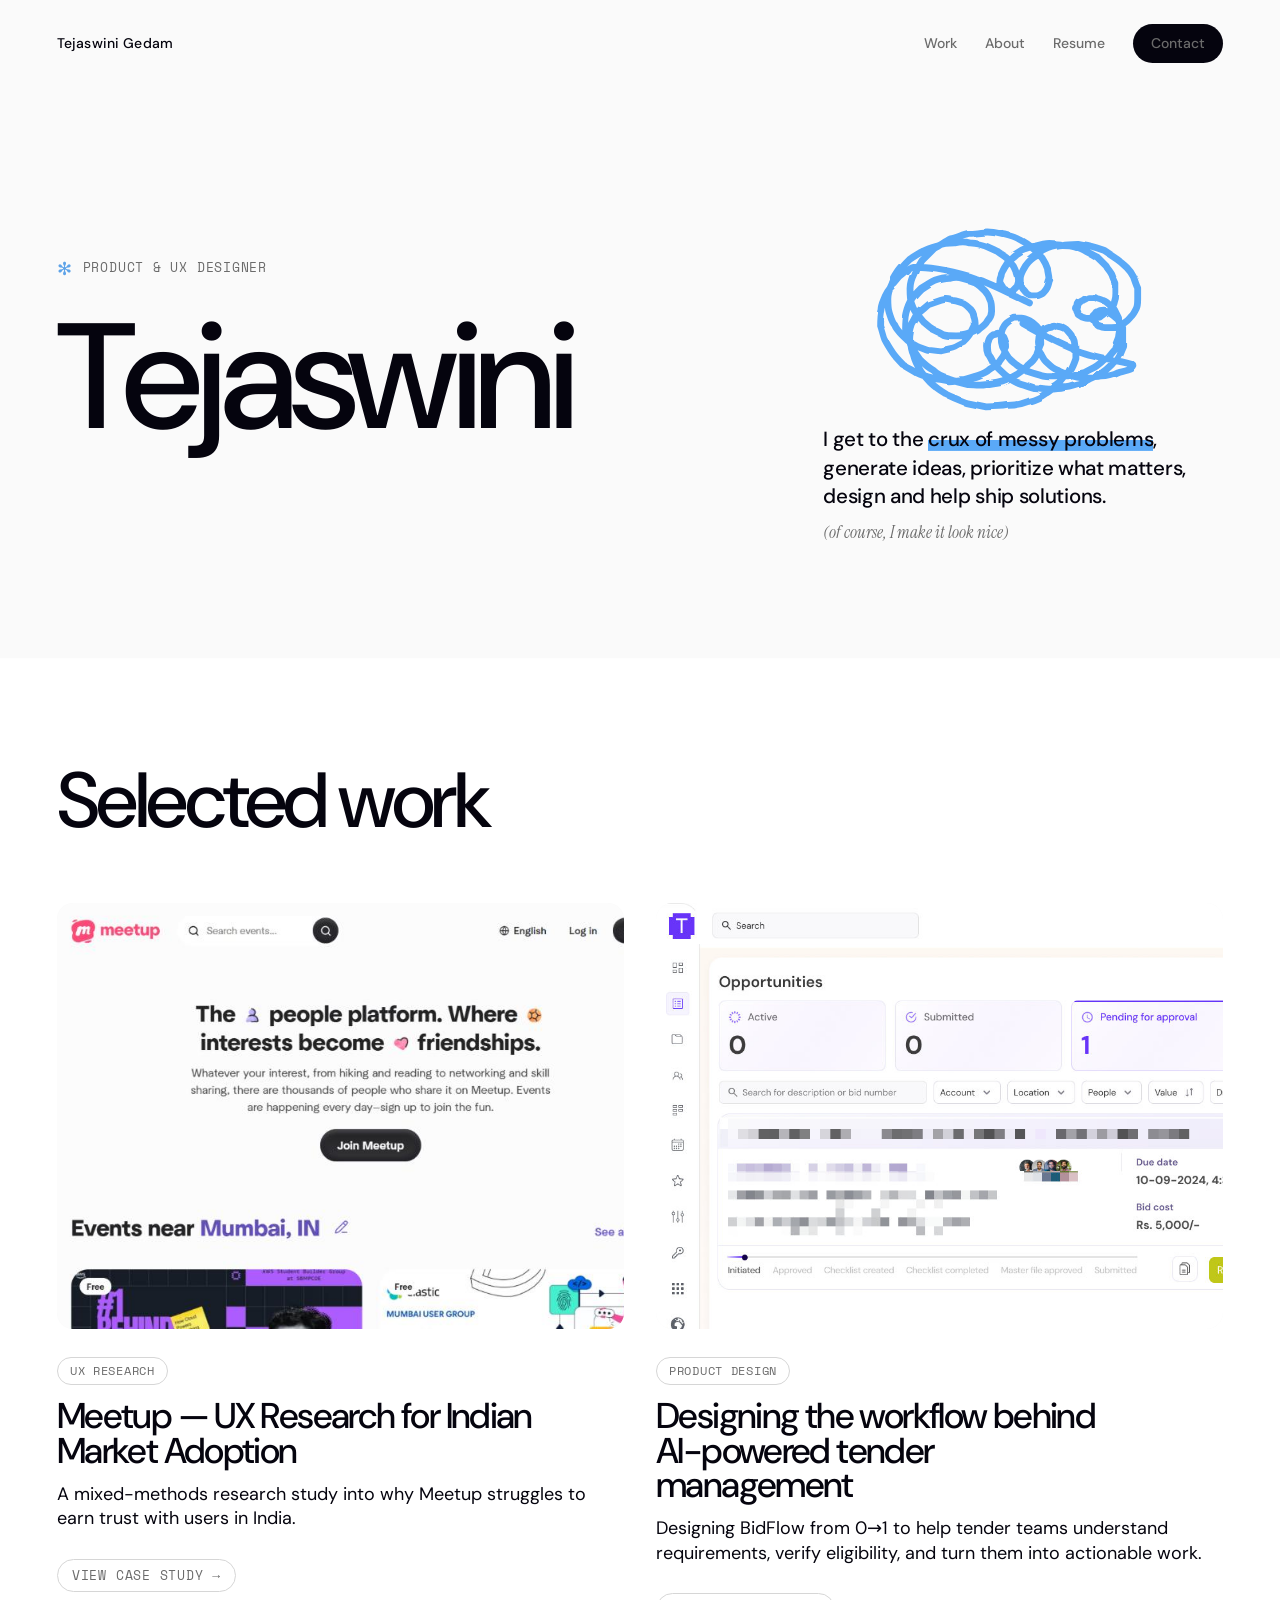
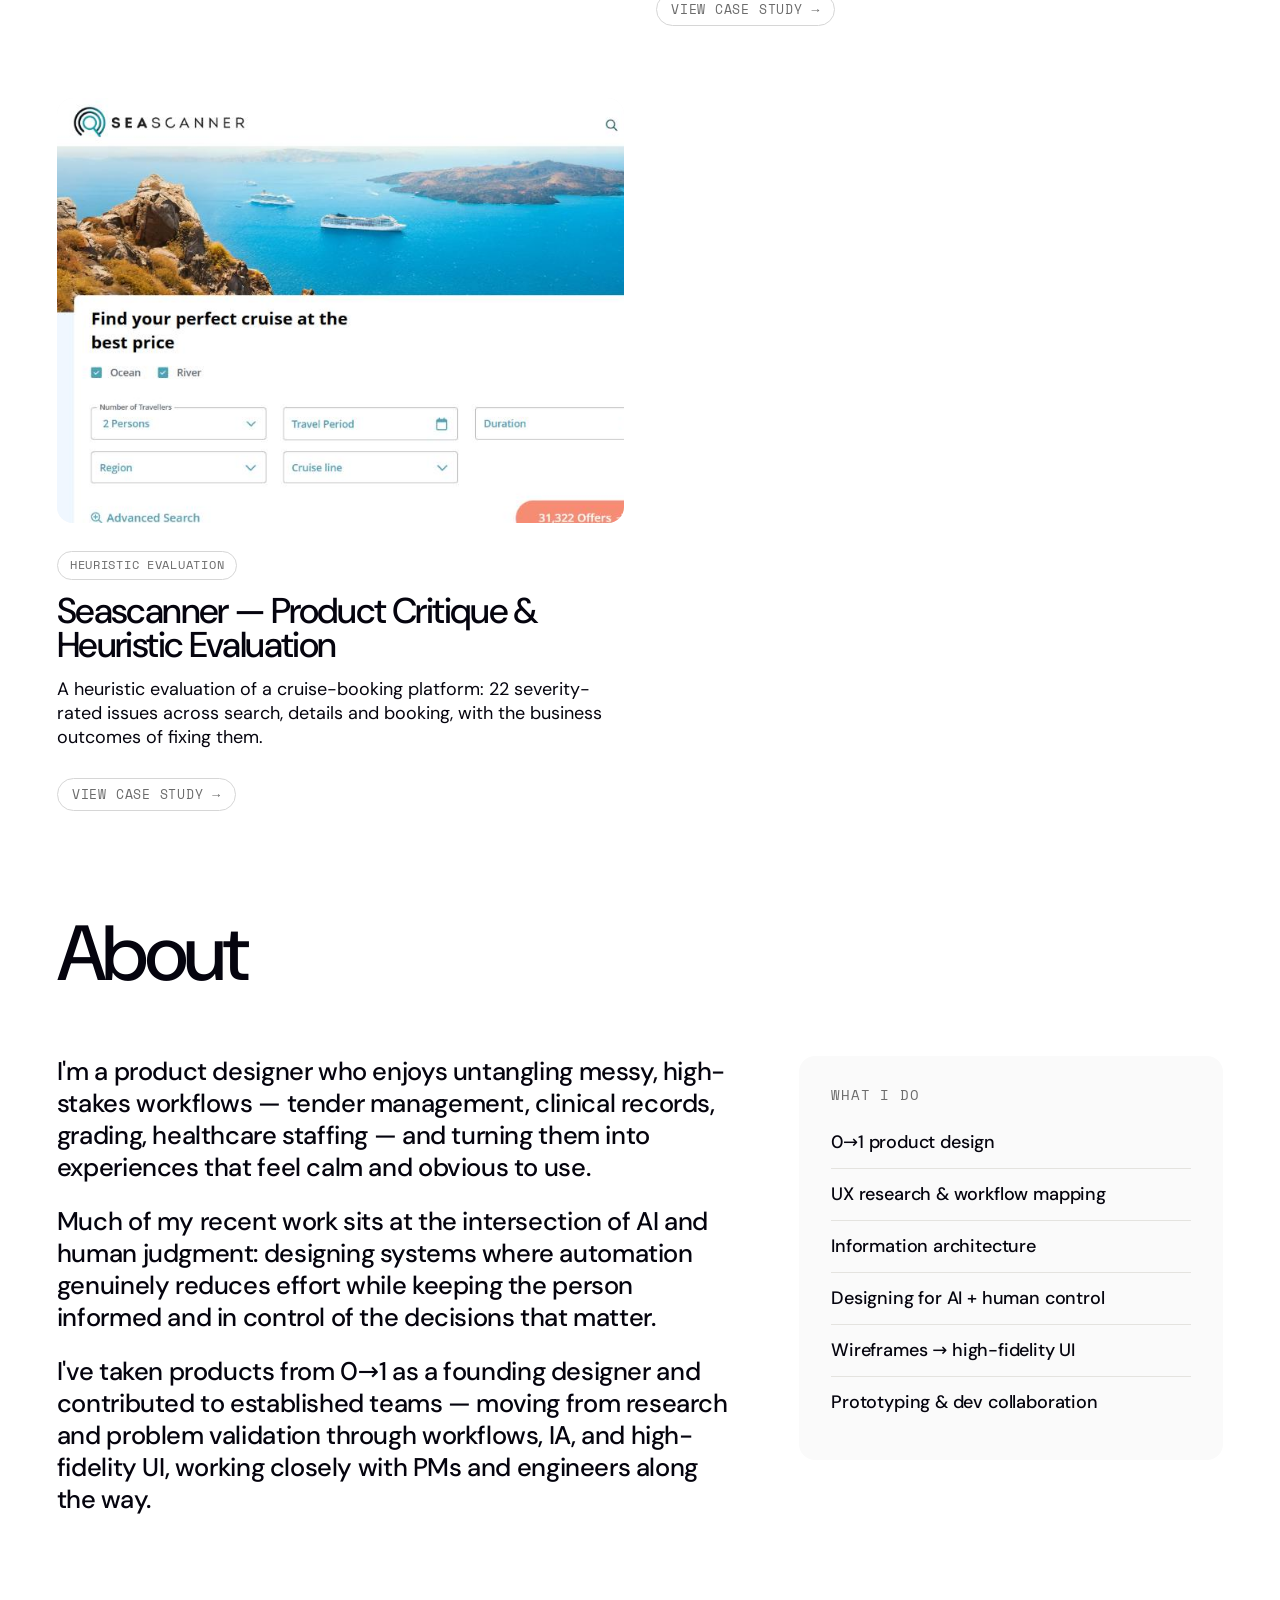
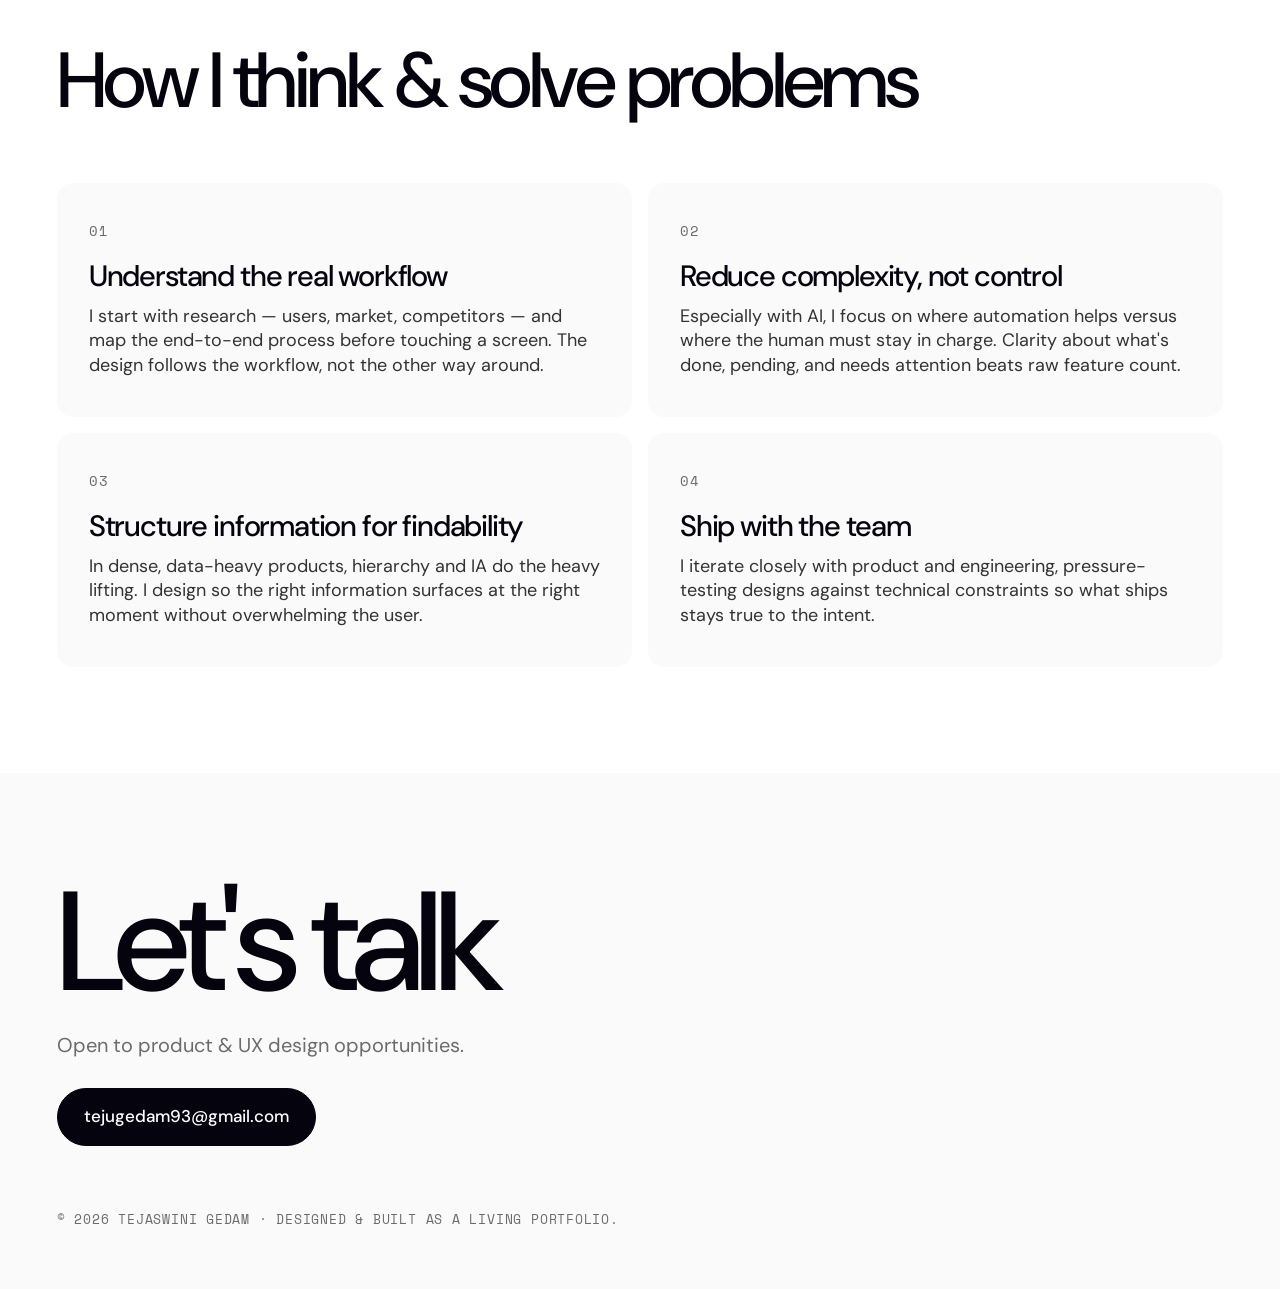
==== commit 3827f7c5: "Redesign homepage and case studies New homepage hero with animated hand-drawn scenes, sharpisingh-st" ====
--- a/index.html
+++ b/index.html
@@ -10,9 +10,9 @@
 <link rel="preload" as="font" type="font/woff2" href="fonts/bricolage-grotesque-latin.woff2" crossorigin>
 <link rel="preload" as="font" type="font/woff2" href="fonts/dm-sans-latin.woff2" crossorigin>
 <link rel="stylesheet" href="fonts/fonts.css">
-<link rel="stylesheet" href="styles.css">
+<link rel="stylesheet" href="home.css">
 </head>
-<body>
+<body class="home">
 
 <header class="nav">
   <a class="brand" href="index.html">Tejaswini Gedam</a>
@@ -27,61 +27,55 @@
 </header>
 <main>
   <section class="hero">
-    <p class="eyebrow">Product &amp; UX Designer</p>
-    <h1>Hi, I’m <em>Tejaswini</em>.</h1>
-    <p class="hero-sub">I get to the crux of <span class="hv" data-k="web" tabindex="0">messy problems</span>, <span class="hv" data-k="bulb" tabindex="0">generate ideas</span>, <span class="hv" data-k="prio" tabindex="0">prioritize what matters</span>, <span class="hv" data-k="ship" tabindex="0">design and help ship solutions</span>.</p>
-    <div class="hero-ill" aria-hidden="true">
-      <svg class="ill ill-web" viewBox="0 0 260 200">
-        <g class="web-g">
-          <path class="ln w" pathLength="1" d="M40 60C130 -20 200 200 230 120"/>
-          <path class="ln w" pathLength="1" d="M110 30C260 70 -20 120 90 150"/>
-          <path class="ln w" pathLength="1" d="M190 55C275 150 110 205 35 110"/>
-          <path class="ln w" pathLength="1" d="M170 160C60 225 -35 115 40 60"/>
-          <path class="ln w pk" pathLength="1" d="M130 95C225 15 35 30 90 120C125 175 215 105 130 95"/>
-          <path class="ln w" pathLength="1" d="M230 120C265 15 165 -25 110 30"/>
-          <path class="ln w" pathLength="1" d="M90 150C170 90 40 15 190 55"/>
-          <circle class="ln fl nd" cx="40" cy="60" r="5"/><circle class="ln fl nd" cx="110" cy="30" r="5"/>
-          <circle class="ln fl nd" cx="190" cy="55" r="5"/><circle class="ln fl nd" cx="230" cy="120" r="5"/>
-          <circle class="ln fl nd" cx="170" cy="160" r="5"/><circle class="ln fl nd" cx="90" cy="150" r="5"/>
-          <circle class="ln fl nd" cx="35" cy="110" r="5"/><circle class="ln fp nd" cx="130" cy="95" r="7"/>
-        </g>
-      </svg>
-      <svg class="ill ill-bulb" viewBox="0 0 260 200">
-        <circle class="glow" cx="130" cy="92" r="60"/>
-        <g class="rays">
-          <path class="ln pk" d="M130 30V14M161 38L169 24M99 38L91 24M184 61L198 53M76 61L62 53M192 92H208M68 92H52"/>
-        </g>
-        <path class="ln fl glass" d="M130 42a46 46 0 0 0-28 82c8 7 10 13 10 22h36c0-9 2-15 10-22a46 46 0 0 0-28-82z"/>
-        <path class="ln pk fil" d="M118 130l6-24 6 14 6-14 6 24"/>
-        <path class="ln" d="M114 154h32M116 164h28M122 174h16"/>
-        <path class="ln pk spark s1" d="M35 40h10M40 35v10"/>
-        <path class="ln pk spark s2" d="M215 150h10M220 145v10"/>
-        <path class="ln pk spark s3" d="M55 150h8M59 146v8"/>
-      </svg>
-      <svg class="ill ill-prio" viewBox="0 0 260 200">
-        <g class="row r1"><rect class="ln fl" x="30" y="22" width="170" height="30" rx="8"/><circle class="ln fl" cx="48" cy="37" r="5"/><path class="ln soft" d="M64 37h92"/></g>
-        <g class="row r2"><rect class="ln fl" x="30" y="60" width="170" height="30" rx="8"/><circle class="ln fl" cx="48" cy="75" r="5"/><path class="ln soft" d="M64 75h70"/></g>
-        <g class="row r3"><rect class="ln fl" x="30" y="98" width="170" height="30" rx="8"/><circle class="ln fl" cx="48" cy="113" r="5"/><path class="ln soft" d="M64 113h104"/></g>
-        <g class="row r4 hot"><rect class="ln hotbox" x="30" y="136" width="170" height="30" rx="8"/><circle class="ln fp" cx="48" cy="151" r="5"/><path class="ln pk" d="M64 151h80"/></g>
-        <g class="arr up"><path class="ln pk" d="M228 74V42M217 53l11-11 11 11"/></g>
-        <g class="arr down"><path class="ln" d="M228 112v32M217 133l11 11 11-11"/></g>
-      </svg>
-      <svg class="ill ill-ship" viewBox="0 0 260 200">
-        <g class="win">
-          <rect class="ln fl" x="18" y="52" width="92" height="84" rx="8"/>
-          <path class="ln" d="M18 72h92"/>
-          <circle class="ln fp" cx="30" cy="62" r="2.5"/><circle class="ln fl" cx="40" cy="62" r="2.5"/><circle class="ln fl" cx="50" cy="62" r="2.5"/>
-          <rect class="ln" x="28" y="82" width="38" height="22" rx="3"/>
-          <path class="ln soft" d="M74 88h26M74 98h20M28 114h72M28 124h50"/>
-        </g>
-        <path class="ln pk route" d="M112 96C140 34 196 34 214 98"/>
-        <g class="plane"><path class="ln fl" d="M14 0L-12-9-6 0-12 9z"/><path class="ln" d="M14 0L-6 0"/></g>
-        <g class="done"><circle class="ln fl" cx="230" cy="106" r="16"/><path class="ln pk" d="M222 106l6 6 11-12"/></g>
-      </svg>
+    <div class="hero-main">
+      <p class="eyebrow">Product &amp; UX Designer</p>
+      <h1>Tejaswini</h1>
     </div>
-    <div class="hero-actions">
-      <a class="btn" href="#work">See my work</a>
-      <a class="btn ghost" href="mailto:tejugedam93@gmail.com">Get in touch</a>
+    <div class="hero-side">
+      <svg width="0" height="0" style="position:absolute" aria-hidden="true"><filter id="rough" x="-5%" y="-5%" width="110%" height="110%"><feTurbulence type="fractalNoise" baseFrequency="0.03" numOctaves="2" seed="7"/><feDisplacementMap in="SourceGraphic" scale="4.5"/></filter></svg>
+      <div class="scenes" role="img" aria-label="I get to the crux of messy problems, generate ideas, prioritize what matters, design and help ship solutions.">
+        <figure class="scene s1 on">
+          <svg viewBox="0 0 240 150" aria-hidden="true">
+            <path id="mess" class="mess" pathLength="1" d="M20 60 C60 40 110 30 160 60 C210 90 120 130 70 100"/>
+          </svg>
+        </figure>
+        <figure class="scene s2">
+          <svg viewBox="0 0 240 150" aria-hidden="true">
+            <path class="glass" pathLength="1" d="M120 24 C92 22 80 54 98 72 C106 80 106 86 107 96 L135 95 C134 86 135 80 143 72 C161 54 148 22 120 24Z"/>
+            <path class="fil" pathLength="1" d="M108 72 C112 58 117 76 120 62 C123 76 128 58 132 72"/>
+            <path class="base" pathLength="1" d="M108 106 L133 105 M111 116 L130 117 M116 127 L125 126"/>
+            <path class="ray" pathLength="1" style="--d:1.2s" d="M120 10 L121 -2"/>
+            <path class="ray" pathLength="1" style="--d:1.35s" d="M80 20 L70 9"/>
+            <path class="ray" pathLength="1" style="--d:1.5s" d="M161 19 L172 8"/>
+            <path class="ray" pathLength="1" style="--d:1.65s" d="M66 54 L53 51"/>
+            <path class="ray" pathLength="1" style="--d:1.8s" d="M175 53 L188 50"/>
+            <path class="sp" style="--d:2.3s" d="M40 96 L41 112 M33 104 L49 105"/>
+            <path class="sp" style="--d:2.9s" d="M206 34 L207 46 M200 40 L212 41"/>
+          </svg>
+        </figure>
+        <figure class="scene s3">
+          <svg viewBox="0 0 240 150" aria-hidden="true">
+            <g class="row ra" style="--from:92px"><path d="M22 16 L45 14 L46 38 L21 40 Z"/><path class="chk" pathLength="1" d="M26 28 L33 35 L45 17"/><path d="M58 26 C74 20 86 32 102 25 S134 29 152 24 S170 28 184 24"/><path class="ul" pathLength="1" d="M56 36 C90 41 134 34 186 38"/></g>
+            <g class="row rb" style="--from:-46px"><path d="M22 62 L45 60 L46 84 L21 86 Z"/><path d="M58 73 C72 68 86 78 100 72 S122 75 136 71"/></g>
+            <g class="row rc" style="--from:-46px"><path d="M22 108 L45 106 L46 130 L21 132 Z"/><path d="M58 119 C70 114 82 124 94 118 S108 120 114 117"/></g>
+          </svg>
+        </figure>
+        <figure class="scene s4">
+          <svg viewBox="0 0 240 150" aria-hidden="true">
+            <path class="sk" pathLength="1" d="M16 40 L68 37 L70 94 L14 97 Z M24 52 L58 50 M24 64 L62 63 M24 76 L46 75"/>
+            <g class="rocket">
+              <path class="rb" pathLength="1" d="M148 22 C170 42 172 80 164 102 L134 103 C126 80 128 42 148 22Z"/>
+              <path class="rw" pathLength="1" d="M141 58 C141 50 155 50 155 58 C155 66 141 66 141 58Z"/>
+              <path class="rf" pathLength="1" d="M134 86 L118 108 L134 103 M164 86 L180 108 L164 103"/>
+              <path class="fl" d="M140 108 C140 122 148 130 148 142 C148 130 158 122 158 108"/>
+            </g>
+            <path class="sm" pathLength="1" d="M122 134 C112 124 104 140 94 130 C86 122 78 136 70 128"/>
+            <path class="sm" pathLength="1" d="M176 136 C186 128 194 140 204 132"/>
+          </svg>
+        </figure>
+      </div>
+      <p class="intro">I get to the <span class="u on">crux of messy problems</span>, <span class="u">generate ideas</span>, <span class="u">prioritize what matters</span>, <span class="u">design and help ship solutions</span>.</p>
+      <p class="aside">(of course, I make it look nice)</p>
     </div>
   </section>
 
@@ -155,21 +149,30 @@
   <p class="fine">© 2026 Tejaswini Gedam · Designed &amp; built as a living portfolio.</p>
 </footer>
 <script>
+  /* one continuous, messy scribble (a single path that loops over itself) */
+  (function () {
+    var pts = [], N = 240, T = Math.PI * 2 * 2.7, i, t;
+    for (i = 0; i <= N; i++) {
+      t = i / N * T;
+      var R = 1 + 0.14 * Math.sin(t * 0.45 + 1), r = 1 + 0.3 * Math.sin(t * 0.8), ph = 1 + 0.3 * Math.sin(t * 0.6);
+      pts.push([120 + 66 * R * Math.cos(t * 0.9 + 0.5) + 28 * r * Math.cos(t * 4.3 + ph),
+                80 + 36 * R * Math.sin(t * 0.9 + 0.5) + 24 * r * Math.sin(t * 4.3 + ph)]);
+    }
+    var f = pts[0], l = pts[pts.length - 1];
+    var a = [[f[0] - 80, f[1] - 30], [f[0] - 40, f[1] - 10]].concat(pts, [[l[0] + 40, l[1] + 8], [l[0] + 80, l[1] + 26]]);
+    var d = 'M' + a[0][0].toFixed(0) + ' ' + a[0][1].toFixed(0);
+    for (i = 0; i < a.length - 1; i++) {
+      var p0 = a[Math.max(i - 1, 0)], p1 = a[i], p2 = a[i + 1], p3 = a[Math.min(i + 2, a.length - 1)];
+      d += ' C' + [p1[0] + (p2[0] - p0[0]) / 6, p1[1] + (p2[1] - p0[1]) / 6, p2[0] - (p3[0] - p1[0]) / 6, p2[1] - (p3[1] - p1[1]) / 6, p2[0], p2[1]].map(function (v) { return v.toFixed(0); }).join(' ');
+    }
+    document.getElementById('mess').setAttribute('d', d);
+  })();
+/* hero: four scenes, each with its own illustration, cycling automatically */
 (function () {
-  var h = document.querySelector(".hero");
-  if (!h) return;
-  var items = h.querySelectorAll(".hv");
-  function on(k) { h.setAttribute("data-k", k); }
-  function off() { h.removeAttribute("data-k"); }
-  Array.prototype.forEach.call(items, function (el) {
-    var k = el.getAttribute("data-k");
-    el.addEventListener("mouseenter", function () { on(k); });
-    el.addEventListener("mouseleave", off);
-    el.addEventListener("focus", function () { on(k); });
-    el.addEventListener("blur", off);
-    el.addEventListener("click", function () { on(k); });
-  });
-  document.addEventListener("click", function (e) { if (!e.target.closest(".hv")) off(); });
+  var sc = document.querySelectorAll('.scene'), us = document.querySelectorAll(".intro .u"), i = 0;
+  function show(n) { for (var k = 0; k < sc.length; k++) { sc[k].classList.toggle('on', k === n); us[k].classList.toggle("on", k === n); } }
+  if (window.matchMedia && matchMedia('(prefers-reduced-motion: reduce)').matches) return;
+  setInterval(function () { i = (i + 1) % sc.length; show(i); }, 5500);
 })();
 </script>
-</body></html>+</body></html>
--- a/home.css
+++ b/home.css
@@ -0,0 +1,450 @@
+/* ============================================================
+   Tejaswini Gedam — portfolio
+   Look (after sharpisingh.com): soft #fafafa canvas, huge tight
+   medium-weight sans headlines, muted mono uppercase labels,
+   pill tags/buttons, rounded coloured project tiles, blue hover.
+   ============================================================ */
+:root {
+  --page: #ffffff;
+  --canvas: #fafafa;
+  --paper: #ffffff;
+  --paper-2: #ffffff;
+  --ink: #05040e;
+  --ink-soft: #6b6b6b;
+  --line: #e4e3df;
+
+  --accent: #2f7bf5;      /* hover blue */
+  --accent-ink: #ffffff;
+  --blue: #2f7bf5;
+  --sky: #5ea3e8;
+  --sky-deep: #1f8fbe;
+  --violet: #8b5cf6;
+  --yellow: #f9b233;
+  --orange: #ff5229;
+
+  --r-lg: 16px;
+  --r-md: 12px;
+  --r-sm: 8px;
+  --maxw: 1312px;
+  --shadow: none;
+  --glide: cubic-bezier(.65,0,.35,1);
+
+  --serif: "Instrument Serif", Georgia, "Times New Roman", serif;
+  --mono: "Space Mono", ui-monospace, SFMono-Regular, Menlo, Consolas, monospace;
+  --display: "DM Sans", ui-sans-serif, system-ui, "Segoe UI", sans-serif;
+  --font: "DM Sans", ui-sans-serif, system-ui, -apple-system, "Segoe UI", Roboto, Helvetica, Arial, sans-serif;
+}
+* { box-sizing: border-box; }
+html { scroll-behavior: smooth; color-scheme: light; }
+body { margin: 0; background: var(--page); color: var(--ink); font-family: var(--font); line-height: 1.5; -webkit-font-smoothing: antialiased; }
+::selection { background: var(--accent); color: #fff; }
+h1, h2 { font-family: var(--font); font-weight: 500; line-height: .96; letter-spacing: -.045em; margin: 0; text-wrap: balance; }
+h3 { font-family: var(--font); font-weight: 500; line-height: 1.05; letter-spacing: -.03em; margin: 0; }
+em, i { font-family: inherit; font-style: normal; color: inherit; }
+a { color: inherit; text-decoration: none; }
+main { max-width: var(--maxw); margin: 0 auto; padding: 0 clamp(16px, 4.44vw, 64px); }
+
+/* ---------- Nav: plain, sticky, blurred ---------- */
+.nav {
+  position: sticky; top: 0; z-index: 40;
+  display: flex; align-items: center; justify-content: space-between; gap: 16px; flex-wrap: wrap;
+  padding: 24px clamp(16px, 4.44vw, 64px);
+  background: color-mix(in srgb, #fafafa 92%, transparent); backdrop-filter: blur(8px);
+}
+.brand { font-weight: 500; font-size: 14px; letter-spacing: .01em; }
+.nav nav { display: flex; gap: clamp(16px, 2.2vw, 32px); align-items: center; }
+.nav nav a { font-size: 14px; font-weight: 500; color: var(--ink-soft); transition: color .2s; }
+.nav nav a:hover { color: var(--ink); }
+
+/* ---------- Hero: full-bleed #fafafa band ---------- */
+.hero {
+  position: relative;
+  padding: clamp(56px, 9vw, 130px) 0 clamp(64px, 9vw, 130px);
+  background: var(--canvas); box-shadow: 0 0 0 100vmax var(--canvas); clip-path: inset(0 -100vmax);
+}
+.eyebrow {
+  display: flex; align-items: center; gap: 10px;
+  font-family: var(--mono); font-weight: 400; font-size: 13px; letter-spacing: .06em; text-transform: uppercase;
+  color: var(--ink-soft); margin: 0 0 28px;
+}
+.eyebrow::before { content: "✻"; color: var(--sky); font-size: 18px; line-height: 1; }
+.hero h1 { font-size: clamp(56px, 11.7vw, 168px); letter-spacing: -.05em; line-height: .96; }
+.hero { display: grid; grid-template-columns: 1fr minmax(260px, 400px); gap: clamp(24px, 5vw, 80px); align-items: end; }
+.hero-side { display: grid; gap: 20px; justify-items: start; }
+@media (max-width: 760px) { .hero { grid-template-columns: 1fr; align-items: start; } }
+.hero-side { gap: 18px; }
+.scenes { position: relative; width: 100%; max-width: 400px; height: clamp(170px, 16vw, 220px); }
+.scene { position: absolute; inset: 0; margin: 0; display: grid; grid-template-rows: 1fr; opacity: 0; visibility: hidden; transition: opacity .5s ease, visibility .5s; }
+.scene.on { opacity: 1; visibility: visible; }
+.scene svg { width: 100%; height: 100%; min-height: 0; overflow: visible; stroke: var(--ink); stroke-width: 3; }
+
+/* shared bits (final state = visible; animations start from hidden) */
+.scene path[pathLength], .scene rect[pathLength], .scene circle[pathLength] { stroke-dasharray: 1; }
+@keyframes draw { from { stroke-dashoffset: 1; } }
+@keyframes pop { from { transform: scale(0); } 60% { transform: scale(1.25); } }
+@keyframes fade { to { opacity: 0; } }
+.star { stroke: var(--orange); stroke-width: 3.5; transform-box: fill-box; transform-origin: center; }
+
+/* hand-drawn doodles: wobbly marker lines in the scene colour */
+.scene svg { fill: none; stroke: var(--c); stroke-width: 4.5; stroke-linecap: round; stroke-linejoin: round; filter: url(#rough); }
+.scene [pathLength] { stroke-dasharray: 1; }
+.sp { transform-box: fill-box; transform-origin: center; }
+
+/* 1 — pull the thread out of the tangle */
+
+/* 2 — a bulb lights up */
+.s2.on .glass { animation: draw 1.2s ease-in-out backwards; }
+.s2.on .fil { animation: draw .5s 1s backwards; }
+.s2.on .base { animation: draw .4s .9s backwards; }
+.s2.on .ray { animation: draw .3s var(--d) backwards; }
+.s2.on .sp { animation: pop .5s var(--d) backwards; }
+
+/* 3 — the important one jumps to the top */
+.s3.on .row { animation: rowin .5s backwards, reorder 1s 1.6s var(--glide) backwards; }
+.s3.on .ra .ul { animation: draw .5s 3.2s backwards; }
+.s3.on .chk { animation: draw .4s 2.7s backwards; }
+.s3 .ra .ul { stroke-dasharray: 1; }
+.s3 .ra path { stroke-width: 5; }
+@keyframes rowin { from { opacity: 0; } }
+@keyframes reorder { from { translate: 0 var(--from); } }
+
+/* 4 — sketch it, then ship it */
+.s4.on .sk { animation: draw 1.4s ease-in-out backwards; }
+.s4.on .rb, .s4.on .rw, .s4.on .rf { animation: draw 1.2s .8s ease-in-out backwards; }
+.s4.on .fl { animation: pop .4s 2.1s backwards; }
+.s4.on .rocket { animation: lift 1.3s 2.2s var(--glide) backwards; }
+.s4.on .sm { animation: draw .8s 2.6s backwards; }
+@keyframes lift { from { translate: 0 22px; } }
+@keyframes draw { from { stroke-dashoffset: 1; } }
+@keyframes pop { from { transform: scale(0); } 60% { transform: scale(1.25); } }
+
+/* the paragraph is always visible; the phrase for the current scene gets underlined */
+.intro { margin: 0; max-width: 400px; font-size: clamp(18px, 1.6vw, 22px); font-weight: 500; line-height: 1.4; letter-spacing: -.015em; }
+.intro .u { background: linear-gradient(var(--c), var(--c)) no-repeat 0 90% / 0% 42%; transition: background-size .7s var(--glide); }
+.intro .u.on { background-size: 100% 42%; }
+@media (prefers-reduced-motion: reduce) { .scene.on * { animation: none !important; } .intro .u { background-size: 100% 42%; } }
+
+.hero-actions { display: flex; gap: 12px; margin-top: 44px; flex-wrap: wrap; }
+.btn {
+  display: inline-block; padding: 15px 26px; border-radius: 999px;
+  font-family: var(--font); font-weight: 500; font-size: 17px; letter-spacing: 0;
+  background: var(--ink); color: #fff; border: 1.5px solid var(--ink);
+  transition: transform .35s var(--glide), background .25s, color .25s, border-color .25s;
+}
+.btn:hover { transform: translateY(-2px); background: var(--accent); color: #fff; border-color: var(--accent); }
+.btn.ghost { background: transparent; color: var(--ink); border-color: #d6d6d6; }
+.btn.ghost:hover { background: var(--ink); color: #fff; border-color: var(--ink); }
+
+/* ---------- Sections ---------- */
+.section { padding: clamp(64px, 8.3vw, 120px) 0 0; }
+.section-head { margin-bottom: clamp(32px, 5vw, 64px); display: flex; align-items: flex-end; justify-content: space-between; gap: 20px; flex-wrap: wrap; }
+.section-head h2 { font-size: clamp(44px, 6.1vw, 88px); }
+.section-head p { color: var(--ink-soft); margin: 0; max-width: 40ch; font-size: 18px; line-height: 1.35; }
+
+/* ---------- Work: 2-col grid of coloured tiles ---------- */
+.grid { display: grid; grid-template-columns: repeat(2, minmax(0, 1fr)); gap: clamp(48px, 5.6vw, 80px) 32px; }
+.card { display: grid; grid-template-columns: 1fr; gap: 28px; align-content: start; color: var(--ink); }
+.card-media {
+  order: -1; display: grid; place-items: center; aspect-ratio: 4 / 3; border-radius: 16px;
+  background: var(--c, #d9eafb); font-family: var(--mono); font-size: 14px; letter-spacing: .06em; color: rgba(5,4,14,.45);
+  transition: background .3s, box-shadow .3s, color .3s;
+}
+.card:nth-child(6n+1) .card-media { --c: #d9eafb; }
+.card:nth-child(6n+2) .card-media { --c: #f4f1ea; }
+.card:nth-child(6n+3) .card-media { --c: #ffe3d6; }
+.card:nth-child(6n+4) .card-media { --c: #fdecc4; }
+.card:nth-child(6n+5) .card-media { --c: #e5defa; }
+.card:nth-child(6n)   .card-media { --c: #d6f0e2; }
+.card:hover .card-media { box-shadow: inset 0 0 0 2px var(--ink); color: var(--ink); }
+.card-body h3 { font-size: clamp(32px, 2.8vw, 40px); letter-spacing: -.045em; line-height: .96; margin: 0 0 14px; max-width: 18ch; }
+.card-body p { color: var(--ink); margin: 0; font-size: 18px; line-height: 1.35; max-width: 46ch; }
+.card-cta {
+  justify-self: start; font-family: var(--mono); font-size: 13px; letter-spacing: .06em; text-transform: uppercase;
+  color: var(--ink-soft); border: 1px solid #d6d6d6; border-radius: 999px; padding: 6px 14px; white-space: nowrap;
+  transition: background .25s, color .25s, border-color .25s;
+}
+.card:hover .card-cta { background: var(--ink); color: #fff; border-color: var(--ink); }
+@media (max-width: 760px) { .grid { grid-template-columns: 1fr; } }
+
+/* ---------- About ---------- */
+.about-grid { display: grid; grid-template-columns: 1.6fr 1fr; gap: clamp(32px, 5vw, 72px); }
+@media (max-width: 760px) { .about-grid { grid-template-columns: 1fr; gap: 28px; } }
+.about-copy p { font-size: clamp(20px, 2vw, 26px); line-height: 1.25; letter-spacing: -.015em; font-weight: 500; margin: 0 0 22px; }
+.about-side { background: var(--canvas); border-radius: 16px; padding: 32px; align-self: start; }
+.about-side h3 { margin: 0 0 14px; font-size: 14px; font-family: var(--mono); font-weight: 400; text-transform: uppercase; letter-spacing: .06em; color: var(--ink-soft); }
+.about-side ul { list-style: none; margin: 0; padding: 0; }
+.about-side li { padding: 12px 0; border-bottom: 1px solid var(--line); font-weight: 500; font-size: 18px; letter-spacing: -.01em; }
+.about-side li:last-child { border-bottom: 0; }
+.about-side li::before { content: none; }
+
+/* ---------- Approach ---------- */
+.pillars { display: grid; grid-template-columns: repeat(2, 1fr); gap: 16px; }
+@media (max-width: 760px) { .pillars { grid-template-columns: 1fr; } }
+.pillar { background: var(--canvas); border-radius: 16px; padding: 36px 32px 40px; }
+.pillar .num { font-family: var(--mono); color: var(--ink-soft); font-size: 14px; letter-spacing: .06em; }
+.pillar h3 { margin: 18px 0 12px; font-size: clamp(26px, 2.3vw, 32px); letter-spacing: -.04em; }
+.pillar p { margin: 0; color: #333; font-size: 18px; line-height: 1.35; }
+
+/* ---------- Footer ---------- */
+.foot {
+  max-width: none; margin: clamp(80px, 8.3vw, 120px) 0 0; padding: clamp(56px, 8.3vw, 120px) clamp(16px, 4.44vw, 64px) 32px;
+  background: var(--canvas);
+}
+.foot > div, .foot .fine { max-width: calc(var(--maxw) - 2 * clamp(16px, 4.44vw, 64px)); margin-left: auto; margin-right: auto; }
+.foot h3 { font-size: clamp(48px, 11vw, 160px); letter-spacing: -.055em; line-height: .9; margin: 0 0 24px; }
+.foot p { color: var(--ink-soft); margin: 0 0 28px; font-size: 20px; }
+.foot .fine { margin-top: 64px; font-family: var(--mono); font-size: 13px; letter-spacing: .06em; text-transform: uppercase; color: var(--ink-soft); }
+
+/* ============================================================
+   Case study
+   ============================================================ */
+.case { padding-bottom: 30px; }
+.back { display: inline-block; margin: 22px 0 6px; font-family: var(--mono); text-transform: uppercase; letter-spacing: .06em; color: var(--ink-soft); font-size: 12.5px; font-weight: 700; }
+.back:hover { color: var(--ink); }
+.case-hero {
+  position: relative; margin-top: 8px; margin-bottom: 28px; padding: clamp(24px, 4vw, 36px) 0 clamp(28px, 4vw, 40px);
+  border-bottom: 1px solid var(--line);
+}
+.case-hero .eyebrow { color: var(--ink-soft); }
+.case-hero h1 { font-size: clamp(32px, 5.6vw, 58px); margin: 0 0 14px; max-width: 22ch; font-style: italic; }
+.case-hero .lede { font-size: 18px; color: var(--ink-soft); margin: 0 0 28px; max-width: 55ch; }
+.case-hero .meta { display: flex; flex-wrap: wrap; gap: 30px; }
+.case-hero .meta dt { font-family: var(--mono); font-size: 11px; text-transform: uppercase; letter-spacing: .1em; color: var(--ink-soft); margin: 0 0 6px; }
+.case-hero .meta dd { margin: 0; font-weight: 700; font-size: 16px; font-family: var(--font); }
+
+/* the reading sheet */
+.sheet {
+  background: var(--paper); color: var(--ink);
+  padding: clamp(40px, 7vw, 72px) 0 clamp(24px, 5vw, 48px);
+}
+
+.case-block { max-width: 720px; margin: 0 auto 46px; }
+.case-block:last-child { margin-bottom: 0; }
+.case-block h2 { font-size: clamp(26px, 3.8vw, 36px); margin: 0 0 14px; font-style: italic; }
+.case-block p { font-size: 17px; color: var(--ink); margin: 0 0 14px; }
+.case-block .role-lead { color: var(--ink-soft); }
+
+/* story beats */
+.beat { font-family: var(--mono); text-transform: uppercase; letter-spacing: .1em; font-size: 12px; font-weight: 700; color: var(--violet); margin: 0 0 10px; }
+.scene { max-width: 800px; }
+.scene-text { font-family: var(--serif); font-style: italic; font-size: clamp(22px, 3.4vw, 30px); line-height: 1.35; letter-spacing: 0; color: var(--ink); margin: 0 0 30px; font-weight: 400; }
+.hfb { display: grid; grid-template-columns: repeat(3, 1fr); gap: 16px; }
+@media (max-width: 640px) { .hfb { grid-template-columns: 1fr; } }
+.hfb-item { background: var(--paper); border: 1px solid var(--line); border-radius: var(--r-sm); padding: 20px; border-top: 3px solid var(--line); }
+.hfb-item span { display: block; font-family: var(--mono); font-size: 11.5px; text-transform: uppercase; letter-spacing: .08em; font-weight: 700; margin-bottom: 8px; color: var(--ink-soft); }
+.hfb-item p { margin: 0; font-size: 15px; color: var(--ink); }
+.hfb-item.hope { border-top-color: var(--sky); }
+.hfb-item.fear { border-top-color: var(--violet); }
+.hfb-item.but { border-top-color: var(--yellow); }
+.hfb-item.but span { color: var(--violet); }
+
+/* case explainer: hook + snapshot, world/journey/zoom flows */
+.hook { max-width: 800px; }
+.hook-title { font-size: clamp(28px, 4.4vw, 40px); margin: 0 0 10px; font-style: italic; }
+.hook-sub { font-size: 17px; color: var(--ink-soft); max-width: 60ch; margin: 0 0 22px; }
+.snapshot { display: grid; grid-template-columns: repeat(3, 1fr); gap: 16px; }
+@media (max-width: 640px) { .snapshot { grid-template-columns: 1fr; } }
+.snapshot-item { background: var(--paper); border: 1px solid var(--line); border-radius: var(--r-sm); padding: 20px; border-top: 3px solid var(--line); }
+.snapshot-item span { display: block; font-family: var(--mono); font-size: 11.5px; text-transform: uppercase; letter-spacing: .08em; font-weight: 700; margin-bottom: 8px; color: var(--ink-soft); }
+.snapshot-item p { margin: 0; font-size: 15px; color: var(--ink); }
+.snapshot-item.problem { border-top-color: var(--violet); }
+.snapshot-item.focus { border-top-color: var(--sky); }
+.snapshot-item.outcome { border-top-color: var(--yellow); }
+
+.world, .journey, .zoom { max-width: 980px; }
+.flow { display: flex; flex-wrap: nowrap; align-items: center; gap: 8px; margin: 22px 0; }
+.flow-vertical { flex-direction: column; align-items: stretch; }
+.flow-step {
+  flex: 1 1 0; min-width: 0; background: var(--paper); border: 1px solid var(--line); border-radius: var(--r-sm);
+  padding: 12px 10px; font-size: 12.5px; font-weight: 700; font-family: var(--mono); color: var(--ink); text-align: center;
+}
+.flow-vertical .flow-step { flex: none; }
+.flow-arrow { flex: 0 0 auto; color: var(--ink-soft); font-size: 18px; line-height: 1; }
+.flow-vertical .flow-arrow { text-align: center; }
+.flow-step.flow-friction { border-color: var(--violet); background: rgba(139,92,246,.08); }
+@media (max-width: 720px) {
+  .flow:not(.flow-vertical) { flex-direction: column; align-items: stretch; }
+  .flow:not(.flow-vertical) .flow-step { flex: none; }
+  .flow:not(.flow-vertical) .flow-arrow { text-align: center; transform: rotate(90deg); }
+}
+
+.annotations { display: grid; grid-template-columns: repeat(3, 1fr); gap: 16px; margin-top: 18px; }
+@media (max-width: 640px) { .annotations { grid-template-columns: 1fr; } }
+.annotation { border-top: 3px solid var(--violet); padding: 16px 2px 0; }
+.annotation span { display: block; font-family: var(--mono); font-size: 11.5px; text-transform: uppercase; letter-spacing: .08em; font-weight: 700; margin-bottom: 6px; color: var(--violet); }
+.annotation p { margin: 0; font-size: 14.5px; color: var(--ink-soft); }
+
+.context-note { color: var(--ink-soft); font-size: 15.5px; border-left: 3px solid var(--blue); padding-left: 16px; margin-top: 20px; }
+.context-note strong { color: var(--ink); }
+
+.ticks { list-style: none; padding: 0; margin: 8px 0 0; display: grid; gap: 12px; }
+.ticks li { position: relative; padding-left: 26px; color: var(--ink-soft); }
+.ticks li::before { content: "→"; position: absolute; left: 0; top: 1px; color: var(--blue); font-family: var(--mono); font-weight: 700; }
+
+.role-full { margin-top: 26px; border-top: 1px solid var(--line); padding-top: 16px; }
+.role-full summary { cursor: pointer; color: var(--blue); font-weight: 700; font-size: 13.5px; font-family: var(--mono); text-transform: uppercase; letter-spacing: .04em; list-style: none; }
+.role-full summary::-webkit-details-marker { display: none; }
+.role-full summary::before { content: "+ "; }
+.role-full[open] summary::before { content: "– "; }
+.role-full .ticks { margin-top: 16px; }
+
+.takeaway { font-family: var(--serif); font-style: italic; font-size: clamp(21px, 2.8vw, 26px); line-height: 1.35; font-weight: 400; color: var(--ink); margin: 0 0 18px; }
+.unsolved { color: var(--ink-soft); font-size: 15.5px; background: var(--paper); border: 1px dashed var(--line); border-radius: var(--r-sm); padding: 16px 18px; margin: 0; }
+.unsolved strong { color: var(--violet); }
+
+/* image slots */
+.shot { margin: 0 auto 8px; max-width: 720px; }
+.hero-shot { max-width: var(--maxw); margin-top: 20px; }
+.shot img { width: 100%; border-radius: var(--r-md); display: block; border: 1px solid var(--line); }
+.shot figcaption { text-align: center; color: var(--ink-soft); font-size: 13px; margin-top: 12px; }
+.shot-ph {
+  display: grid; place-items: center; text-align: center; padding: 24px;
+  aspect-ratio: 16 / 9; border: 1px dashed var(--line); border-radius: var(--r-md);
+  color: var(--ink-soft); font-size: 14px;
+  background: repeating-linear-gradient(45deg, #efe9dc, #efe9dc 12px, #eae3d3 12px, #eae3d3 24px);
+}
+.shot-ph code { font-family: var(--mono); color: var(--blue); font-size: 13px; }
+.hero-shot .shot-ph { aspect-ratio: 16 / 6; }
+.grid-shots { display: grid; grid-template-columns: 1fr 1fr; gap: 16px; margin: 24px 0 8px; }
+.grid-shots img { aspect-ratio: 4 / 3; object-fit: cover; object-position: top; }
+.grid-shots figcaption { grid-column: 1 / -1; }
+@media (max-width: 560px) { .grid-shots { grid-template-columns: 1fr; } }
+
+/* scores */
+.scores .score-card { background: var(--paper); border: 1px solid var(--line); border-radius: var(--r-md); padding: 8px 22px; }
+.score-row { display: flex; align-items: center; justify-content: space-between; gap: 16px; padding: 15px 0; border-bottom: 1px solid var(--line); }
+.score-row:last-child { border-bottom: 0; }
+.score-row > span { font-weight: 600; color: var(--ink); }
+.score { font-family: var(--mono); color: var(--blue); letter-spacing: 3px; font-size: 14px; white-space: nowrap; }
+.score em { color: var(--ink-soft); font-style: normal; letter-spacing: 0; margin-left: 8px; font-size: 13px; font-family: var(--font); }
+.score.tbd { color: var(--ink-soft); letter-spacing: 0; font-style: italic; font-family: var(--serif); }
+
+/* ---------- Persona / ideation (Tendrix) ---------- */
+.persona-head { display: flex; align-items: center; gap: 18px; margin-bottom: 18px; }
+.avatar {
+  flex: none; width: 60px; height: 60px; border-radius: 50%;
+  background: var(--accent); color: var(--accent-ink);
+  display: grid; place-items: center;
+  font-family: var(--display); font-weight: 700; font-size: 20px;
+}
+.solution-set { margin: 30px 0; }
+.solution-set h4 { font-family: var(--display); font-size: 17px; margin: 0 0 14px; }
+.variant-grid { display: grid; grid-template-columns: repeat(3, 1fr); gap: 14px; }
+@media (max-width: 900px) { .variant-grid { grid-template-columns: 1fr; } }
+.variant-card { position: relative; background: var(--paper); border: 1px solid var(--line); border-radius: var(--r-sm); padding: 18px; }
+.variant-card.selected { border: 2px solid var(--accent); }
+.variant-badge {
+  position: absolute; top: -11px; right: 14px;
+  background: var(--accent); color: var(--accent-ink);
+  font-family: var(--mono); font-size: 10px; font-weight: 700; text-transform: uppercase; letter-spacing: .06em;
+  padding: 4px 10px; border-radius: 500px;
+}
+.variant-card h5 { margin: 0 0 8px; font-family: var(--display); font-size: 14.5px; }
+.variant-card .vdesc { margin: 0 0 12px; font-size: 13.5px; color: var(--ink-soft); }
+.pc { list-style: none; margin: 0 0 10px; padding: 0; font-size: 13px; }
+.pc:last-child { margin-bottom: 0; }
+.pc li { position: relative; padding-left: 18px; margin-bottom: 5px; color: var(--ink-soft); }
+.pc li:last-child { margin-bottom: 0; }
+.pc.pros li::before { content: "+"; position: absolute; left: 0; color: #1f8f5a; font-weight: 700; font-family: var(--mono); }
+.pc.cons li::before { content: "–"; position: absolute; left: 0; color: #b3261e; font-weight: 700; font-family: var(--mono); }
+
+.metric-grid { display: grid; grid-template-columns: repeat(2, 1fr); gap: 14px; margin-top: 16px; }
+@media (max-width: 720px) { .metric-grid { grid-template-columns: 1fr; } }
+.metric-card { background: var(--paper); border: 1px solid var(--line); border-radius: var(--r-sm); padding: 18px 20px; }
+.metric-card .rk { font-family: var(--mono); font-size: 11px; text-transform: uppercase; letter-spacing: .06em; font-weight: 700; color: var(--ink-soft); margin: 0 0 14px; }
+.metric-row { display: grid; grid-template-columns: 1fr auto 1fr; gap: 10px; align-items: start; }
+.metric-arrow { color: var(--ink-soft); font-size: 15px; padding-top: 22px; }
+.metric-col p { margin: 4px 0 0; font-size: 13.5px; color: var(--ink); }
+.metric-tag { display: inline-block; font-family: var(--mono); font-size: 10px; font-weight: 700; text-transform: uppercase; letter-spacing: .05em; padding: 3px 9px; border-radius: 500px; }
+.metric-tag.before { background: #ffe9cf; color: #a15c00; }
+.metric-tag.after { background: #d9f2c4; color: #2e6b1f; }
+
+.proto-ph {
+  margin-top: 18px; padding: 30px; text-align: center;
+  border: 1px dashed var(--line); border-radius: var(--r-md);
+  color: var(--ink-soft); font-family: var(--mono); font-size: 12.5px; text-transform: uppercase; letter-spacing: .04em;
+  background: repeating-linear-gradient(45deg, #efe9dc, #efe9dc 12px, #eae3d3 12px, #eae3d3 24px);
+}
+
+/* ---------- Research case study primitives ---------- */
+.rgrid-2 { display: grid; grid-template-columns: repeat(2, 1fr); gap: 16px; margin-top: 8px; }
+.rgrid-3 { display: grid; grid-template-columns: repeat(3, 1fr); gap: 16px; margin-top: 8px; }
+@media (max-width: 720px) { .rgrid-2, .rgrid-3 { grid-template-columns: 1fr; } }
+.rcard { background: var(--paper); border: 1px solid var(--line); border-radius: var(--r-sm); padding: 20px; border-top: 3px solid var(--line); }
+.rcard .rk { font-family: var(--mono); font-size: 11px; text-transform: uppercase; letter-spacing: .08em; font-weight: 700; color: var(--ink-soft); margin: 0 0 8px; }
+.rcard h4 { margin: 0 0 8px; font-family: var(--display); font-size: 16px; }
+.rcard p { margin: 0; color: var(--ink-soft); font-size: 14.5px; }
+.rcard.c-sky { border-top-color: var(--sky); }
+.rcard.c-violet { border-top-color: var(--violet); }
+.rcard.c-blue { border-top-color: var(--blue); }
+
+.mtimeline { display: grid; gap: 2px; margin-top: 8px; }
+.mtimeline .mt-row { display: grid; grid-template-columns: 68px 1fr; gap: 12px; padding: 8px 0; }
+.mtimeline .mt-day { font-family: var(--mono); font-size: 12.5px; color: var(--blue); font-weight: 700; white-space: nowrap; }
+.mtimeline .mt-text { font-size: 14.5px; color: var(--ink-soft); }
+
+.table-wrap { overflow-x: auto; margin-top: 10px; }
+.itable { width: 100%; border-collapse: collapse; font-size: 14.5px; min-width: 560px; }
+.itable th, .itable td { text-align: left; padding: 13px 14px; border-bottom: 1px solid var(--line); vertical-align: top; }
+.itable th { font-family: var(--mono); text-transform: uppercase; font-size: 11px; letter-spacing: .06em; color: var(--ink-soft); font-weight: 700; }
+.itable td { color: var(--ink-soft); }
+.itable td strong { color: var(--ink); font-weight: 700; }
+
+.issue-illo { background: var(--paper); border: 1px solid var(--line); border-radius: var(--r-md); padding: 14px 18px; margin: 0 0 16px; }
+.issue-illo svg { width: 100%; height: auto; display: block; }
+
+.quote-grid { display: grid; grid-template-columns: repeat(2, 1fr); gap: 14px; margin: 0 0 8px; }
+@media (max-width: 720px) { .quote-grid { grid-template-columns: 1fr; } }
+.quote-card { background: var(--paper); border: 1px solid var(--line); border-radius: var(--r-sm); padding: 18px 20px; display: flex; flex-direction: column; gap: 8px; }
+.quote-card blockquote { margin: 0; font-family: var(--serif); font-style: italic; font-size: 16.5px; line-height: 1.4; color: var(--ink); }
+.quote-card .q-context { font-size: 13px; color: var(--ink-soft); }
+.quote-card .q-meta { font-family: var(--mono); font-size: 12px; color: var(--ink-soft); font-weight: 700; }
+.quote-card .severity { align-self: flex-start; margin-top: 2px; }
+
+.severity { display: inline-flex; align-items: center; font-family: var(--mono); font-size: 11px; font-weight: 700; text-transform: uppercase; letter-spacing: .05em; padding: 4px 10px; border-radius: 500px; white-space: nowrap; }
+.severity[data-lvl="5"] { background: #ffe1e1; color: #b3261e; }
+.severity[data-lvl="4"] { background: #ffe9cf; color: #a15c00; }
+.severity[data-lvl="3"] { background: #fff3c4; color: #8a6d00; }
+.severity[data-lvl="2"], .severity[data-lvl="1"] { background: #e9f3ff; color: #1f5fa8; }
+
+.case-nav { max-width: var(--maxw); margin: 24px auto 0; display: flex; justify-content: space-between; gap: 16px; padding-top: 6px; }
+.case-nav a { font-family: var(--mono); text-transform: uppercase; letter-spacing: .04em; color: var(--ink-soft); font-size: 13px; font-weight: 700; max-width: 45%; }
+.case-nav a:hover { color: var(--ink); }
+@media (max-width: 560px) { .case-hero { padding: 26px 0; } }
+
+/* sans headings on case studies */
+.case-hero h1, .case-block h2, .hook-title { font-style: normal; }
+
+/* each phrase has its own colour, shared with its illustration */
+.s1, .intro .u:nth-of-type(1) { --c: #5aa9f7; }
+.s2, .intro .u:nth-of-type(2) { --c: #f7bd1e; }
+.s3, .intro .u:nth-of-type(3) { --c: #ff7f55; }
+.s4, .intro .u:nth-of-type(4) { --c: #4cc58b; }
+
+
+/* 1 — one long tangled scribble */
+.s1.on .mess { animation: draw 4.5s ease-in-out backwards; }
+.s1 svg { stroke-width: 5; }
+
+.aside { margin: -6px 0 0; font-family: var(--serif); font-style: italic; font-size: clamp(16px, 1.3vw, 19px); line-height: 1.2; color: var(--ink-soft); }
+
+.hero-main { align-self: center; margin-top: clamp(-40px, -3vw, -16px); }
+@media (max-width: 760px) { .hero-main { margin-top: 0; } }
+
+/* ---------- latest-version markup: nav group, thumbnails, tags ---------- */
+.nav-links { display: flex; align-items: center; gap: clamp(16px, 2.2vw, 32px); }
+.nav-links a { font-size: 14px; font-weight: 500; color: var(--ink-soft); transition: color .2s; }
+.nav-links a:hover { color: var(--ink); }
+.nav nav { gap: clamp(16px, 2.2vw, 32px); }
+.nav-cta { font-size: 14px; font-weight: 500; color: #fff; background: var(--ink); padding: 9px 18px; border-radius: 999px; transition: background .25s, transform .35s var(--glide); }
+.nav-cta:hover { background: var(--accent); transform: translateY(-1px); }
+
+.card-media { display: none; }
+.card-thumb { order: -1; aspect-ratio: 4 / 3; overflow: hidden; border-radius: 16px; background: var(--canvas); transition: box-shadow .3s; }
+.card-thumb img { display: block; width: 100%; height: 100%; object-fit: cover; object-position: top left; }
+.card:hover .card-thumb { box-shadow: inset 0 0 0 2px var(--ink); }
+.card:hover .card-thumb img { opacity: .94; }
+.type-tag { display: inline-block; margin: 0 0 14px; padding: 6px 12px; border: 1px solid #d6d6d6; border-radius: 999px; font-family: var(--mono); font-size: 12px; letter-spacing: .06em; text-transform: uppercase; color: var(--ink-soft); line-height: 1.2; }
+.card-body { display: block; }
+.card-body h3 { max-width: 20ch; }
+@media (max-width: 760px) { .nav { padding: 16px; } }
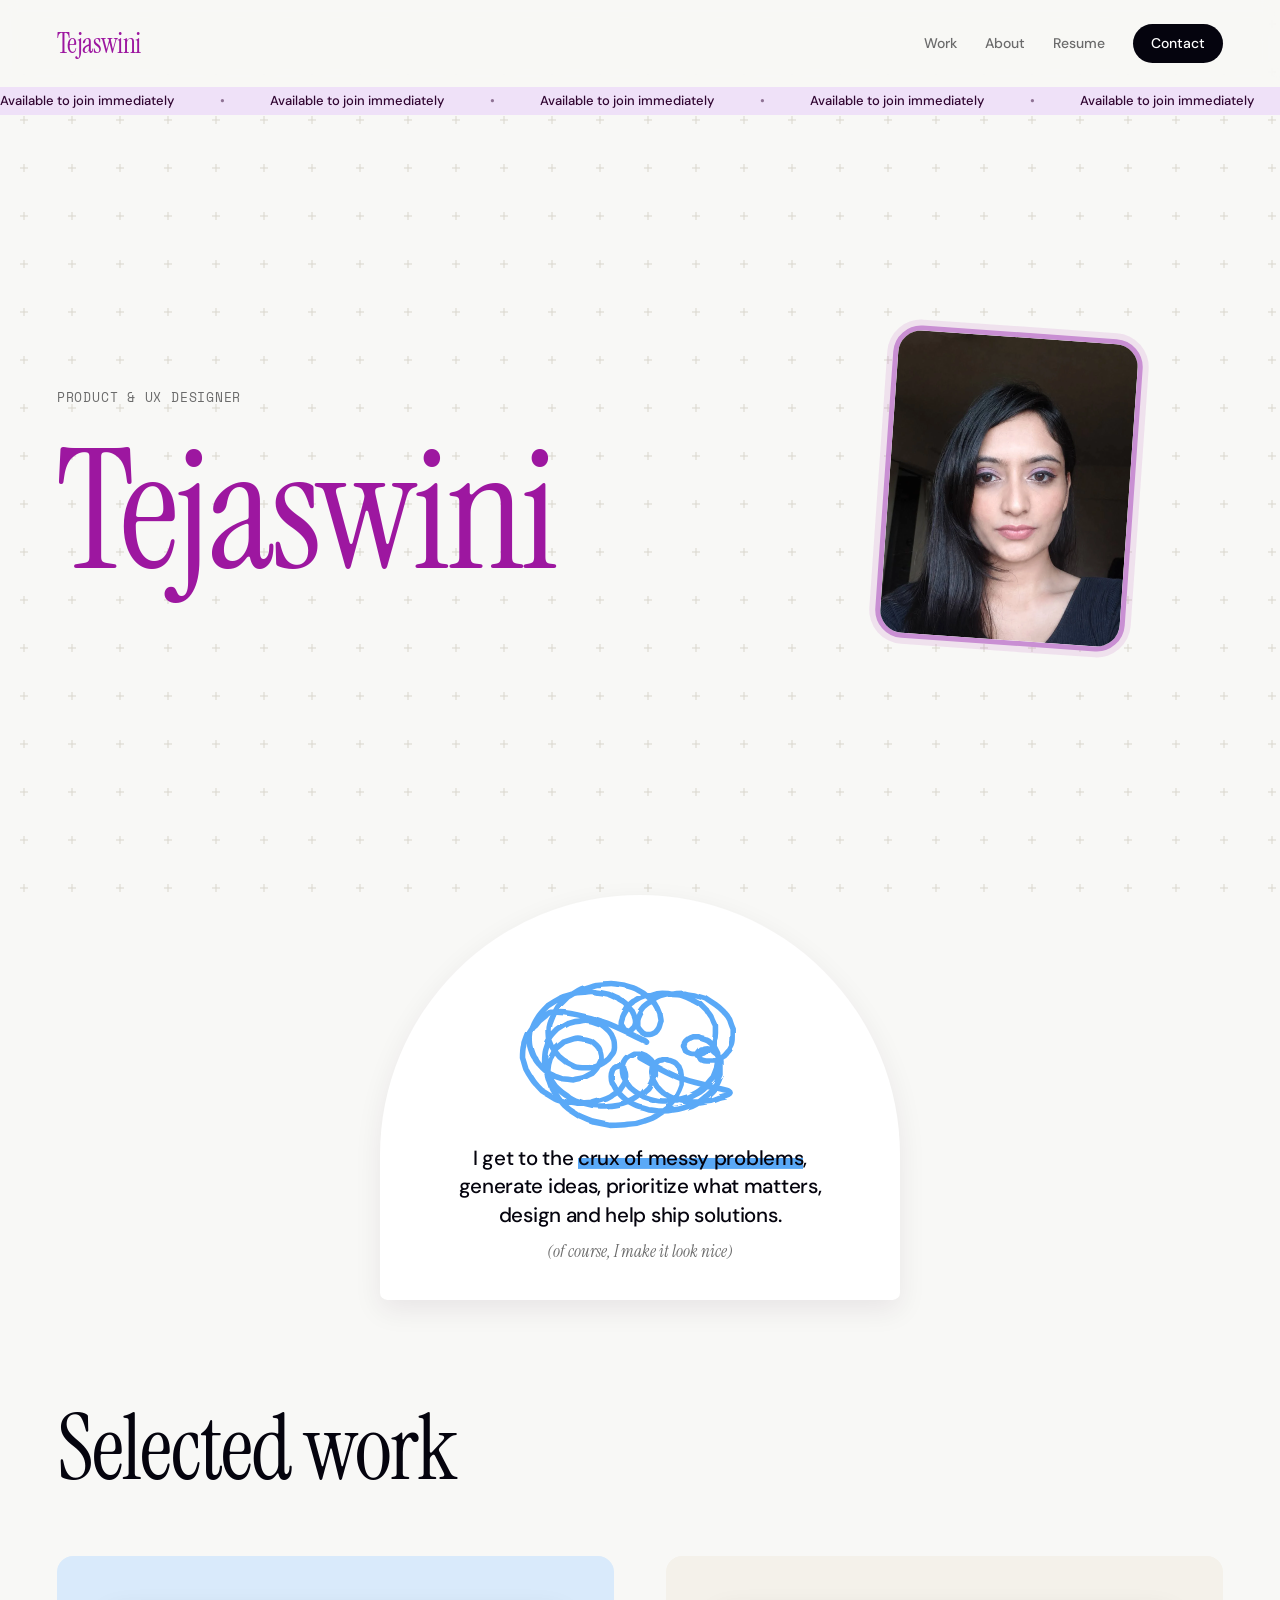
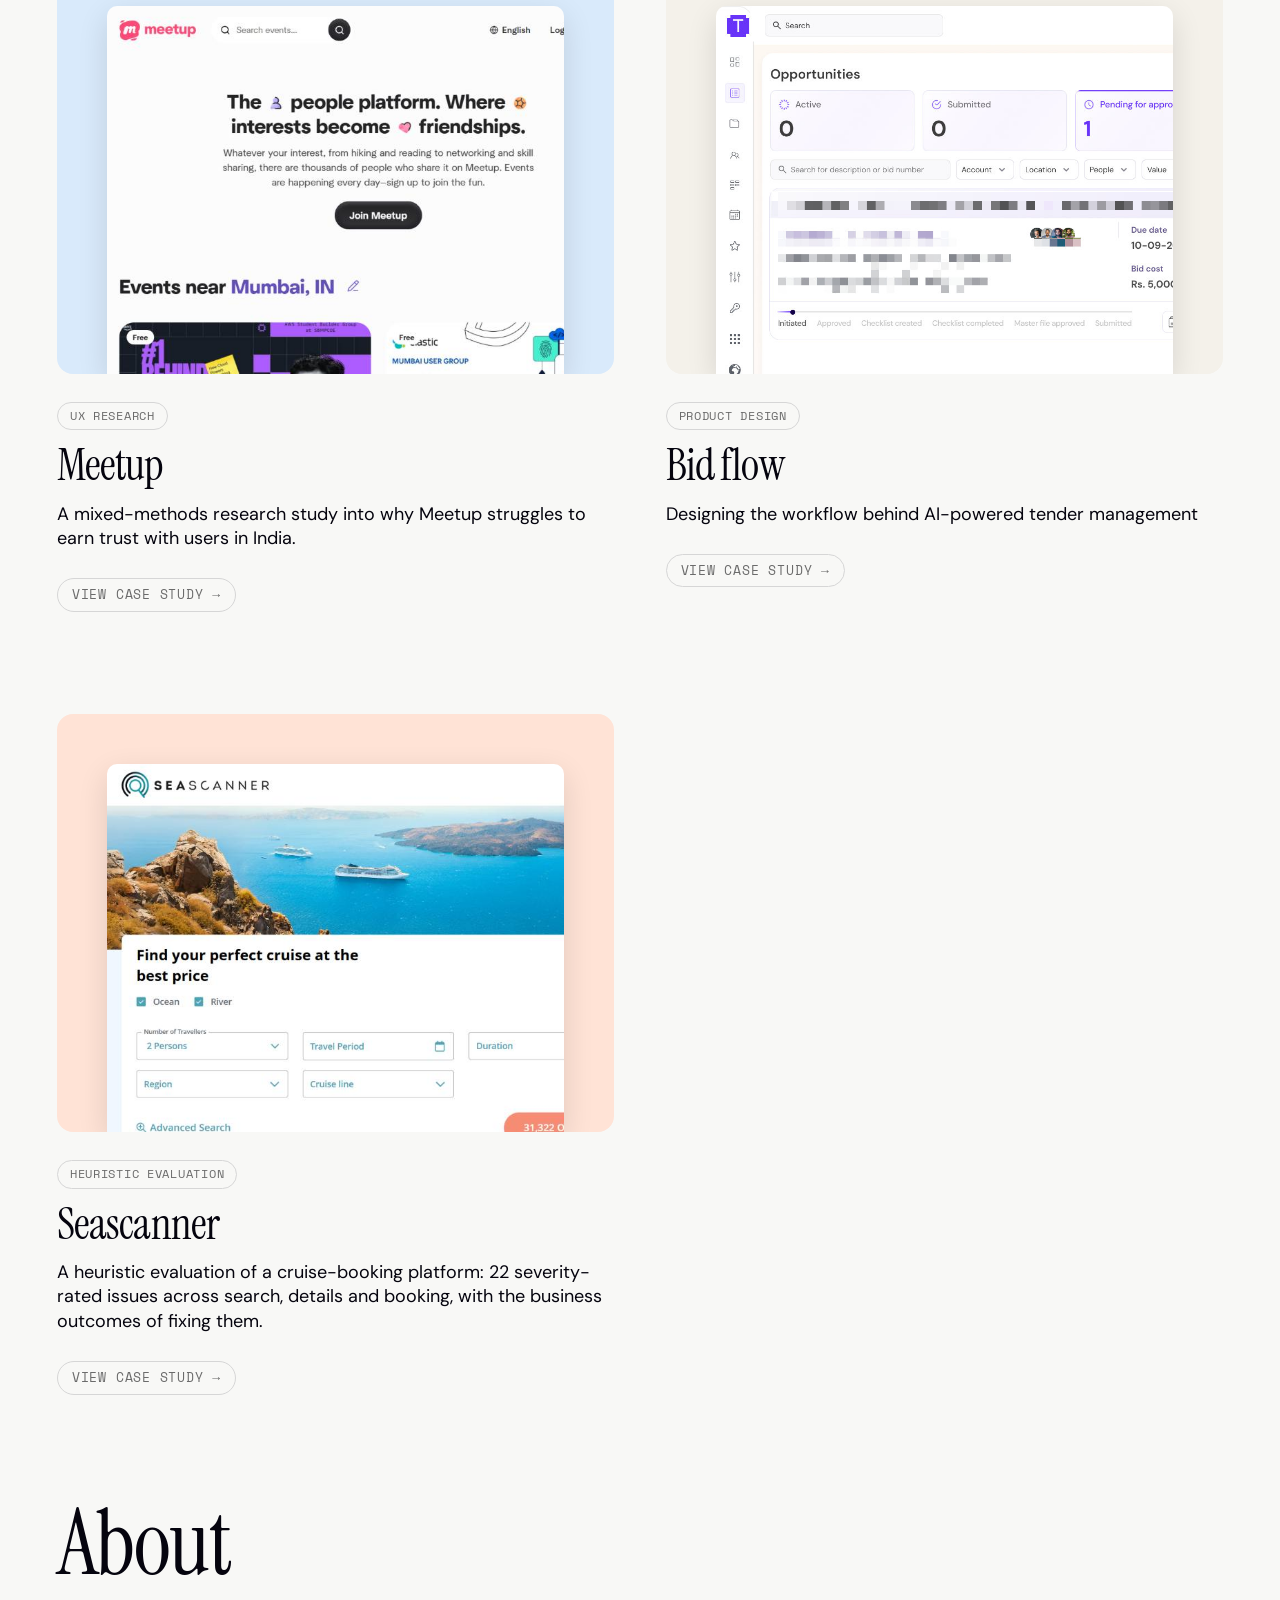
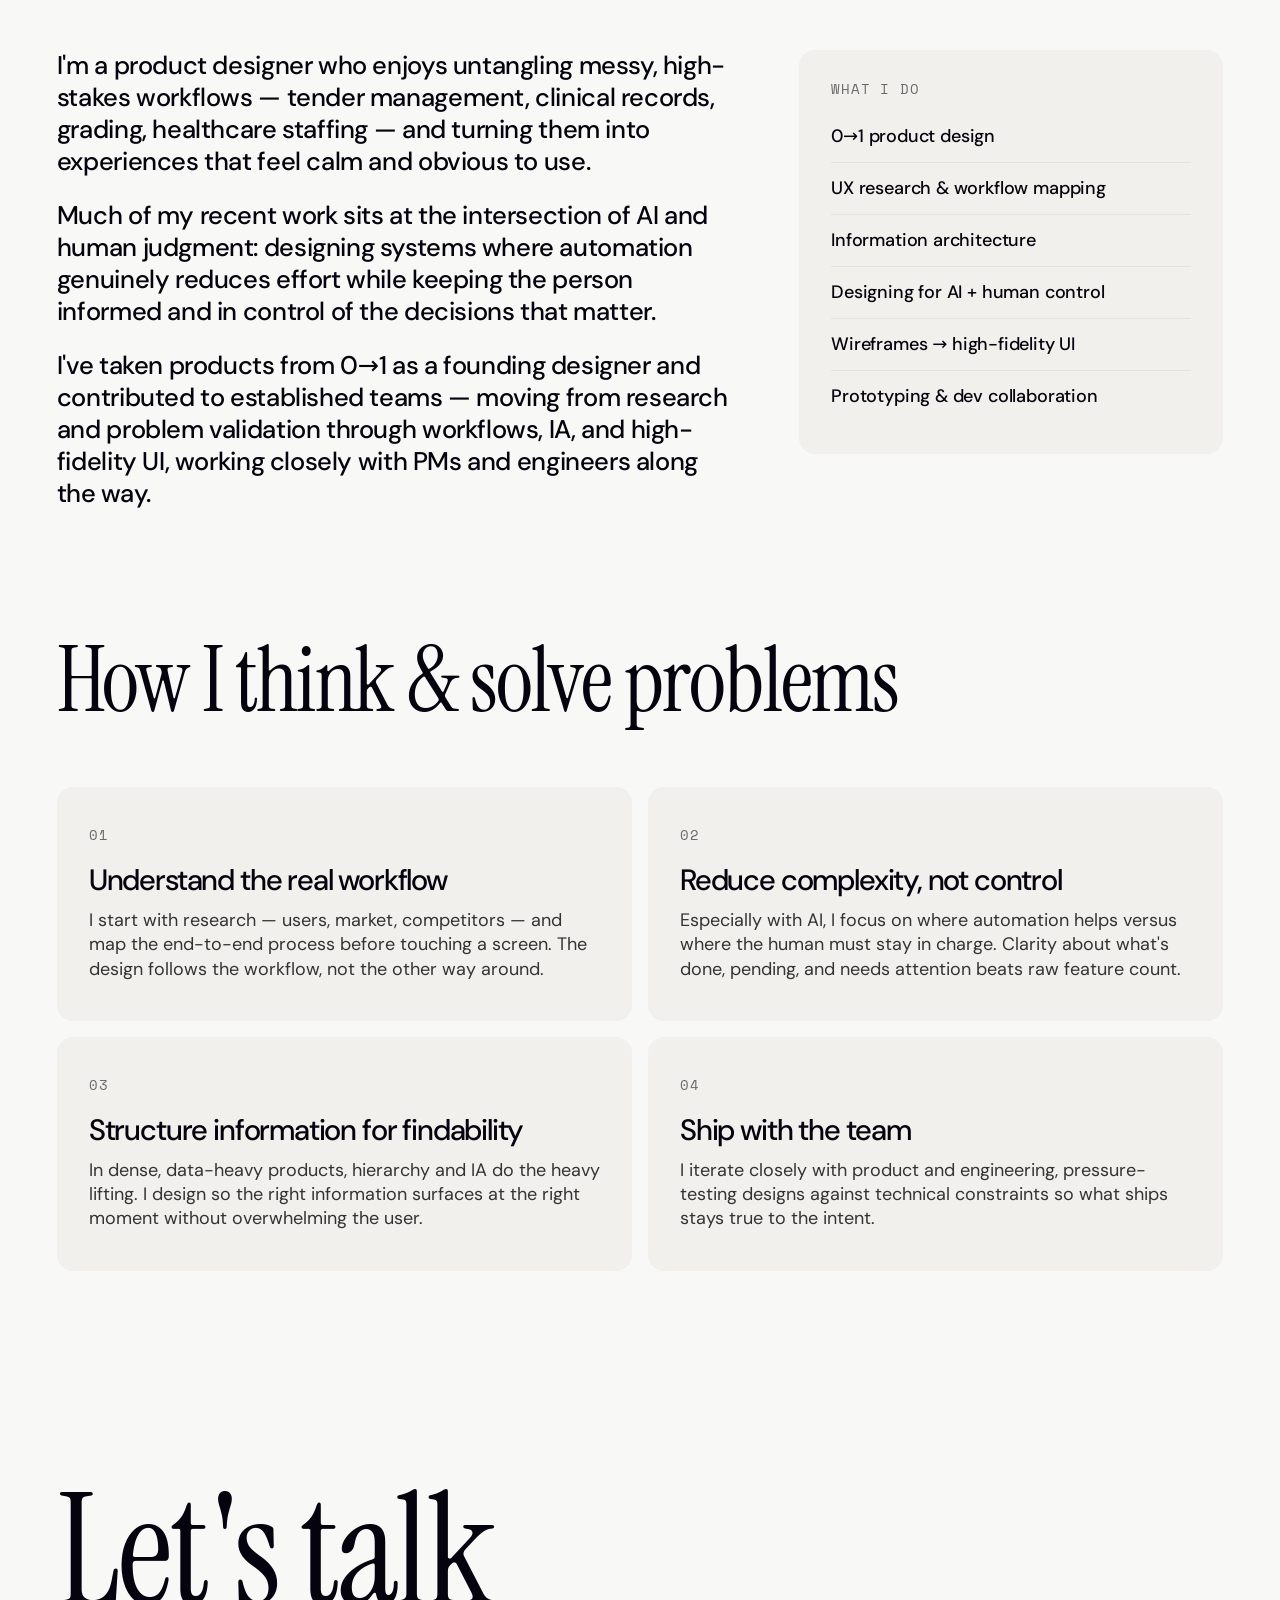
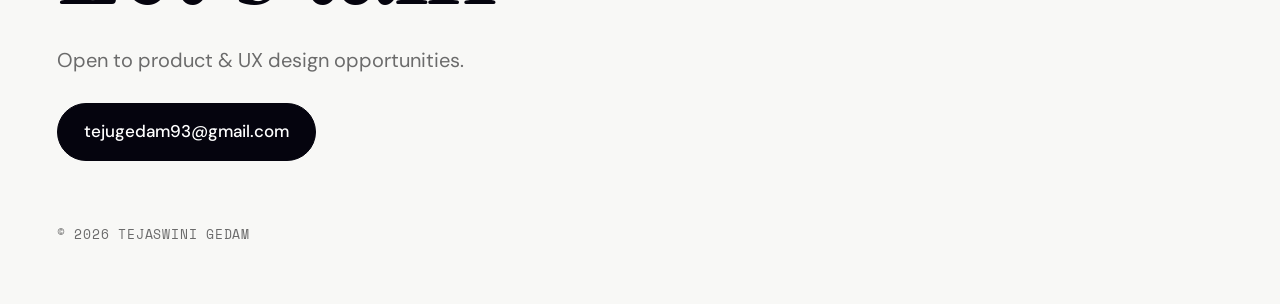
==== commit 74dad4d4: "Restyle homepage and case studies: cream grid page, serif headings, purple accent, hero photo, ticke" ====
--- a/index.html
+++ b/index.html
@@ -15,7 +15,7 @@
 <body class="home">
 
 <header class="nav">
-  <a class="brand" href="index.html">Tejaswini Gedam</a>
+  <a class="brand" href="index.html">Tejaswini</a>
   <nav>
     <div class="nav-links">
       <a href="index.html#work">Work</a>
@@ -25,12 +25,17 @@
     <a class="nav-cta" href="mailto:tejugedam93@gmail.com">Contact</a>
   </nav>
 </header>
+<div class="strip" role="status" aria-label="Available to join immediately"><div class="strip-bar" aria-hidden="true"><div class="strip-track"><span>Available to join immediately</span><span>Available to join immediately</span><span>Available to join immediately</span><span>Available to join immediately</span><span>Available to join immediately</span><span>Available to join immediately</span><span>Available to join immediately</span><span>Available to join immediately</span></div></div></div>
 <main>
   <section class="hero">
     <div class="hero-main">
       <p class="eyebrow">Product &amp; UX Designer</p>
       <h1>Tejaswini</h1>
     </div>
+    <figure class="hero-photo"><img src="images/tejaswini.webp" alt="Portrait of Tejaswini Gedam" width="940" height="1672" fetchpriority="high"></figure>
+  </section>
+
+  <section class="intro-section">
     <div class="hero-side">
       <svg width="0" height="0" style="position:absolute" aria-hidden="true"><filter id="rough" x="-5%" y="-5%" width="110%" height="110%"><feTurbulence type="fractalNoise" baseFrequency="0.03" numOctaves="2" seed="7"/><feDisplacementMap in="SourceGraphic" scale="4.5"/></filter></svg>
       <div class="scenes" role="img" aria-label="I get to the crux of messy problems, generate ideas, prioritize what matters, design and help ship solutions.">
@@ -89,7 +94,7 @@
       <div class="card-thumb" aria-hidden="true"><img src="work/img/meetup-thumb.jpg" alt="" loading="lazy"></div>
       <div class="card-body">
         <span class="type-tag">UX Research</span>
-        <h3>Meetup — UX Research for Indian Market Adoption</h3>
+        <h3>Meetup</h3>
         <p>A mixed-methods research study into why Meetup struggles to earn trust with users in India.</p>
       </div>
       <span class="card-cta">View case study →</span>
@@ -99,8 +104,8 @@
       <div class="card-thumb" aria-hidden="true"><img src="work/img/bidflow-dashboard.jpg" alt="" loading="lazy"></div>
       <div class="card-body">
         <span class="type-tag">Product Design</span>
-        <h3>Designing the workflow behind AI-powered tender management</h3>
-        <p>Designing BidFlow from 0→1 to help tender teams understand requirements, verify eligibility, and turn them into actionable work.</p>
+        <h3>Bid flow</h3>
+        <p>Designing the workflow behind AI-powered tender management</p>
       </div>
       <span class="card-cta">View case study →</span>
     </a>
@@ -109,7 +114,7 @@
       <div class="card-thumb" aria-hidden="true"><img src="work/img/seascanner-thumb.jpg" alt="" loading="lazy"></div>
       <div class="card-body">
         <span class="type-tag">Heuristic Evaluation</span>
-        <h3>Seascanner — Product Critique &amp; Heuristic Evaluation</h3>
+        <h3>Seascanner</h3>
         <p>A heuristic evaluation of a cruise-booking platform: 22 severity-rated issues across search, details and booking, with the business outcomes of fixing them.</p>
       </div>
       <span class="card-cta">View case study →</span>
@@ -146,8 +151,19 @@
     <p>Open to product &amp; UX design opportunities.</p>
     <a class="btn" href="mailto:tejugedam93@gmail.com">tejugedam93@gmail.com</a>
   </div>
-  <p class="fine">© 2026 Tejaswini Gedam · Designed &amp; built as a living portfolio.</p>
+  <p class="fine">© 2026 Tejaswini Gedam</p>
 </footer>
+<script src="card-hover.js" defer></script>
+<script>
+  (function () {
+    var el = document.querySelector('.intro-section .hero-side');
+    if (!el || !('IntersectionObserver' in window)) return;
+    el.classList.add('reveal');
+    new IntersectionObserver(function (es, o) {
+      es.forEach(function (e) { if (e.isIntersecting) { e.target.classList.add('in'); o.unobserve(e.target); } });
+    }, { threshold: 0.15 }).observe(el);
+  })();
+</script>
 <script>
   /* one continuous, messy scribble (a single path that loops over itself) */
   (function () {
--- a/home.css
+++ b/home.css
@@ -5,17 +5,17 @@
    pill tags/buttons, rounded coloured project tiles, blue hover.
    ============================================================ */
 :root {
-  --page: #ffffff;
-  --canvas: #fafafa;
+  --page: #f8f8f6;
+  --canvas: #f1f0ec;
   --paper: #ffffff;
   --paper-2: #ffffff;
   --ink: #05040e;
   --ink-soft: #6b6b6b;
   --line: #e4e3df;
 
-  --accent: #2f7bf5;      /* hover blue */
+  --accent: #9d17a0;      /* primary purple (after reducto.ai) */
   --accent-ink: #ffffff;
-  --blue: #2f7bf5;
+  --blue: #9d17a0;
   --sky: #5ea3e8;
   --sky-deep: #1f8fbe;
   --violet: #8b5cf6;
@@ -49,31 +49,62 @@
   position: sticky; top: 0; z-index: 40;
   display: flex; align-items: center; justify-content: space-between; gap: 16px; flex-wrap: wrap;
   padding: 24px clamp(16px, 4.44vw, 64px);
-  background: color-mix(in srgb, #fafafa 92%, transparent); backdrop-filter: blur(8px);
-}
-.brand { font-weight: 500; font-size: 14px; letter-spacing: .01em; }
+  background: color-mix(in srgb, #f8f8f6 70%, transparent); backdrop-filter: blur(8px);
+}
+.brand { font-family: "Instrument Serif", Georgia, "Times New Roman", serif; font-weight: 400; font-size: 28px; line-height: 1; letter-spacing: -.02em; color: var(--accent); }
 .nav nav { display: flex; gap: clamp(16px, 2.2vw, 32px); align-items: center; }
 .nav nav a { font-size: 14px; font-weight: 500; color: var(--ink-soft); transition: color .2s; }
 .nav nav a:hover { color: var(--ink); }
 
+/* ---------- Announcement strip under the nav ---------- */
+/* zero-height wrapper so the strip overlays the top of the hero instead of pushing it down */
+.strip { position: relative; height: 0; z-index: 30; }
+.strip-bar { position: absolute; left: 0; right: 0; top: 0; overflow: hidden; background: #efe1f8; color: #310632; font-size: 13px; font-weight: 500; line-height: 1.2; padding: 6px 0; }
+/* news-ticker: the track holds 8 copies; shifting by half (4 copies) loops seamlessly */
+.strip-track { display: flex; width: max-content; animation: ticker 28s linear infinite; }
+.strip-track span { flex: none; padding-right: 3.5em; white-space: nowrap; }
+.strip-track span::after { content: "•"; margin-left: 3.5em; opacity: .5; }
+@keyframes ticker { to { transform: translateX(-50%); } }
+@media (prefers-reduced-motion: reduce) { .strip-track { animation: none; } }
+
 /* ---------- Hero: full-bleed #fafafa band ---------- */
 .hero {
   position: relative;
-  padding: clamp(56px, 9vw, 130px) 0 clamp(64px, 9vw, 130px);
-  background: var(--canvas); box-shadow: 0 0 0 100vmax var(--canvas); clip-path: inset(0 -100vmax);
+  padding: clamp(48px, 5vw, 72px) 0 clamp(48px, 6vw, 90px);
+}
+/* faint "+" grid, constant behind the whole page (it stays put while you scroll) */
+body {
+  background-image: url("data:image/svg+xml,%3Csvg xmlns='http://www.w3.org/2000/svg' width='48' height='48'%3E%3Cpath d='M24 20v8M20 24h8' stroke='%23d9d6cc' stroke-width='1' fill='none'/%3E%3C/svg%3E");
+  background-size: 48px 48px; background-attachment: fixed;
 }
 .eyebrow {
-  display: flex; align-items: center; gap: 10px;
   font-family: var(--mono); font-weight: 400; font-size: 13px; letter-spacing: .06em; text-transform: uppercase;
   color: var(--ink-soft); margin: 0 0 28px;
 }
-.eyebrow::before { content: "✻"; color: var(--sky); font-size: 18px; line-height: 1; }
-.hero h1 { font-size: clamp(56px, 11.7vw, 168px); letter-spacing: -.05em; line-height: .96; }
-.hero { display: grid; grid-template-columns: 1fr minmax(260px, 400px); gap: clamp(24px, 5vw, 80px); align-items: end; }
+.hero h1 { font-family: "Instrument Serif", Georgia, "Times New Roman", serif; font-weight: 400; font-size: clamp(64px, 13vw, 190px); letter-spacing: -.02em; line-height: .92; color: var(--accent); }.hero { display: grid; grid-template-columns: 1fr minmax(170px, 250px); gap: clamp(24px, 5vw, 80px); align-items: center; align-content: center; min-height: calc(100svh - 130px); padding-top: 72px; padding-bottom: 40px; }
+.hero-main { margin-top: 0 !important; text-align: left; }
+.hero-photo { margin: 0; justify-self: end; margin-right: clamp(32px, 7vw, 120px); width: 100%; transform: rotate(4deg); aspect-ratio: 4 / 5; border-radius: 28px; overflow: hidden; border: 5px solid #c98fd3; box-shadow: 0 0 0 6px rgba(157,23,160,.10); background: #fff; }
+.hero-photo img { display: block; width: 100%; height: 100%; object-fit: cover; object-position: 50% 52%; }
+@media (max-width: 760px) { .hero { grid-template-columns: 1fr; } .hero-photo { justify-self: start; margin-right: 0; max-width: 220px; } }
+.intro-section .hero-side { justify-items: center; text-align: center; }
+.intro-section .scenes, .intro-section .intro, .intro-section .aside { margin-left: auto; margin-right: auto; }
+.intro-section { display: flex; justify-content: center; padding: clamp(24px, 3vw, 48px) 0 0; }
+.intro-section .hero-side { width: min(100%, 520px); }
+/* appears on scroll (class added by script, so it stays visible without JS) */
+.intro-section .hero-side.reveal { opacity: 0; transform: translateY(48px); transition: opacity .7s ease, transform .8s cubic-bezier(.2,.65,.3,1); }
+.intro-section .hero-side.reveal.in { opacity: 1; transform: none; }
+@media (prefers-reduced-motion: reduce) { .intro-section .hero-side.reveal { transform: none; transition: opacity .3s; } }
 .hero-side { display: grid; gap: 20px; justify-items: start; }
 @media (max-width: 760px) { .hero { grid-template-columns: 1fr; align-items: start; } }
 .hero-side { gap: 18px; }
-.scenes { position: relative; width: 100%; max-width: 400px; height: clamp(170px, 16vw, 220px); }
+/* white arched "gate" behind the illustration + intro */
+.hero-side {
+  position: relative; margin-top: 0; align-self: start; background: #fff;
+  border-radius: 999px 999px 28px 28px;
+  padding: clamp(48px, 5vw, 72px) clamp(32px, 4vw, 56px) clamp(28px, 3vw, 40px);
+  box-shadow: 0 10px 28px rgba(49,6,50,.08);
+}
+.scenes { position: relative; width: 100%; max-width: 400px; height: clamp(140px, 13vw, 180px); }
 .scene { position: absolute; inset: 0; margin: 0; display: grid; grid-template-rows: 1fr; opacity: 0; visibility: hidden; transition: opacity .5s ease, visibility .5s; }
 .scene.on { opacity: 1; visibility: visible; }
 .scene svg { width: 100%; height: 100%; min-height: 0; overflow: visible; stroke: var(--ink); stroke-width: 3; }
@@ -188,7 +219,7 @@
 /* ---------- Footer ---------- */
 .foot {
   max-width: none; margin: clamp(80px, 8.3vw, 120px) 0 0; padding: clamp(56px, 8.3vw, 120px) clamp(16px, 4.44vw, 64px) 32px;
-  background: var(--canvas);
+  background: transparent;
 }
 .foot > div, .foot .fine { max-width: calc(var(--maxw) - 2 * clamp(16px, 4.44vw, 64px)); margin-left: auto; margin-right: auto; }
 .foot h3 { font-size: clamp(48px, 11vw, 160px); letter-spacing: -.055em; line-height: .9; margin: 0 0 24px; }
@@ -438,13 +469,39 @@
 .nav nav { gap: clamp(16px, 2.2vw, 32px); }
 .nav-cta { font-size: 14px; font-weight: 500; color: #fff; background: var(--ink); padding: 9px 18px; border-radius: 999px; transition: background .25s, transform .35s var(--glide); }
 .nav-cta:hover { background: var(--accent); transform: translateY(-1px); }
+.nav nav a.nav-cta, .nav nav a.nav-cta:hover { color: #fff; }
 
 .card-media { display: none; }
-.card-thumb { order: -1; aspect-ratio: 4 / 3; overflow: hidden; border-radius: 16px; background: var(--canvas); transition: box-shadow .3s; }
-.card-thumb img { display: block; width: 100%; height: 100%; object-fit: cover; object-position: top left; }
+.card-thumb { order: -1; aspect-ratio: 4 / 3; overflow: hidden; border-radius: 16px; background: var(--c, var(--canvas)); padding: 9% 9% 0; box-sizing: border-box; transition: box-shadow .3s; }
+.card:nth-child(6n+1) .card-thumb { --c: #d9eafb; }
+.card:nth-child(6n+2) .card-thumb { --c: #f4f1ea; }
+.card:nth-child(6n+3) .card-thumb { --c: #ffe3d6; }
+.card:nth-child(6n+4) .card-thumb { --c: #fdecc4; }
+.card:nth-child(6n+5) .card-thumb { --c: #e5defa; }
+.card:nth-child(6n)   .card-thumb { --c: #d6f0e2; }
+.card-thumb img { display: block; width: 100%; height: 100%; object-fit: cover; object-position: top left; border-radius: 10px 10px 0 0; box-shadow: 0 10px 30px rgba(0,0,0,.12); }
 .card:hover .card-thumb { box-shadow: inset 0 0 0 2px var(--ink); }
-.card:hover .card-thumb img { opacity: .94; }
+.card:hover .card-thumb { box-shadow: none; }
+.card-thumb { position: relative; }
+.hfl { position: absolute; z-index: 2; inset: 0; border-radius: inherit; overflow: hidden; pointer-events: none; }
+.hfl svg { position: absolute; left: 0; top: 0; width: 0; height: 0; fill: var(--c); scale: 0; rotate: -24deg; opacity: 0; transition: scale .6s cubic-bezier(.5,0,.75,0), rotate .6s, opacity .35s .25s; }
+.card-thumb.hf-on .hfl svg { scale: 1; rotate: 0deg; opacity: 1; transition: scale 1.25s cubic-bezier(.2,.65,.3,1), rotate 1.25s cubic-bezier(.2,.65,.3,1), opacity .2s; }
+@media (hover: hover) and (pointer: fine) { body.hov-fill .card-thumb, body.hov-fill .card-thumb * { cursor: none; } }
+.hring { position: fixed; left: 0; top: 0; z-index: 95; pointer-events: none; width: 120px; height: 120px; margin: -60px 0 0 -60px; border-radius: 50%; border: 1.5px solid #000; color: #000; display: grid; place-items: center; text-align: center; scale: .2; opacity: 0; transition: translate .12s linear, scale .3s, opacity .2s; }
+.hring span { font: 400 12px/1.2 var(--mono); letter-spacing: .06em; text-transform: uppercase; max-width: 89px; }
+.hring.on { scale: 1; opacity: 1; transition: translate .12s linear, scale .5s var(--glide) .15s, opacity .25s ease .15s; }
+@media (hover: none) { .hring { display: none; } }
+@media (prefers-reduced-motion: reduce) { .hfl svg, .card-thumb.hf-on .hfl svg { scale: 1; rotate: 0deg; transition: opacity .4s; } .hring, .hring.on { transition: opacity .2s; scale: 1; } }
+.grid { gap: clamp(72px, 8vw, 120px) clamp(32px, 4vw, 56px); }
 .type-tag { display: inline-block; margin: 0 0 14px; padding: 6px 12px; border: 1px solid #d6d6d6; border-radius: 999px; font-family: var(--mono); font-size: 12px; letter-spacing: .06em; text-transform: uppercase; color: var(--ink-soft); line-height: 1.2; }
 .card-body { display: block; }
 .card-body h3 { max-width: 20ch; }
 @media (max-width: 760px) { .nav { padding: 16px; } }
+
+/* ---------- Match the rest of the page to the hero: warm cream, serif display headings ---------- */
+.section-head h2, .card-body h3, .foot h3 { font-family: "Instrument Serif", Georgia, "Times New Roman", serif; font-weight: 400; letter-spacing: -.02em; }
+.section-head h2 { font-size: clamp(52px, 7vw, 100px); line-height: .95; }
+.card-body h3 { font-size: clamp(38px, 3.4vw, 50px); line-height: 1; }
+.foot h3 { font-size: clamp(56px, 12vw, 176px); line-height: .9; }
+.hero-side { box-shadow: 0 10px 28px rgba(49,6,50,.08); }
+.card:hover .card-cta { background: var(--accent); border-color: var(--accent); }
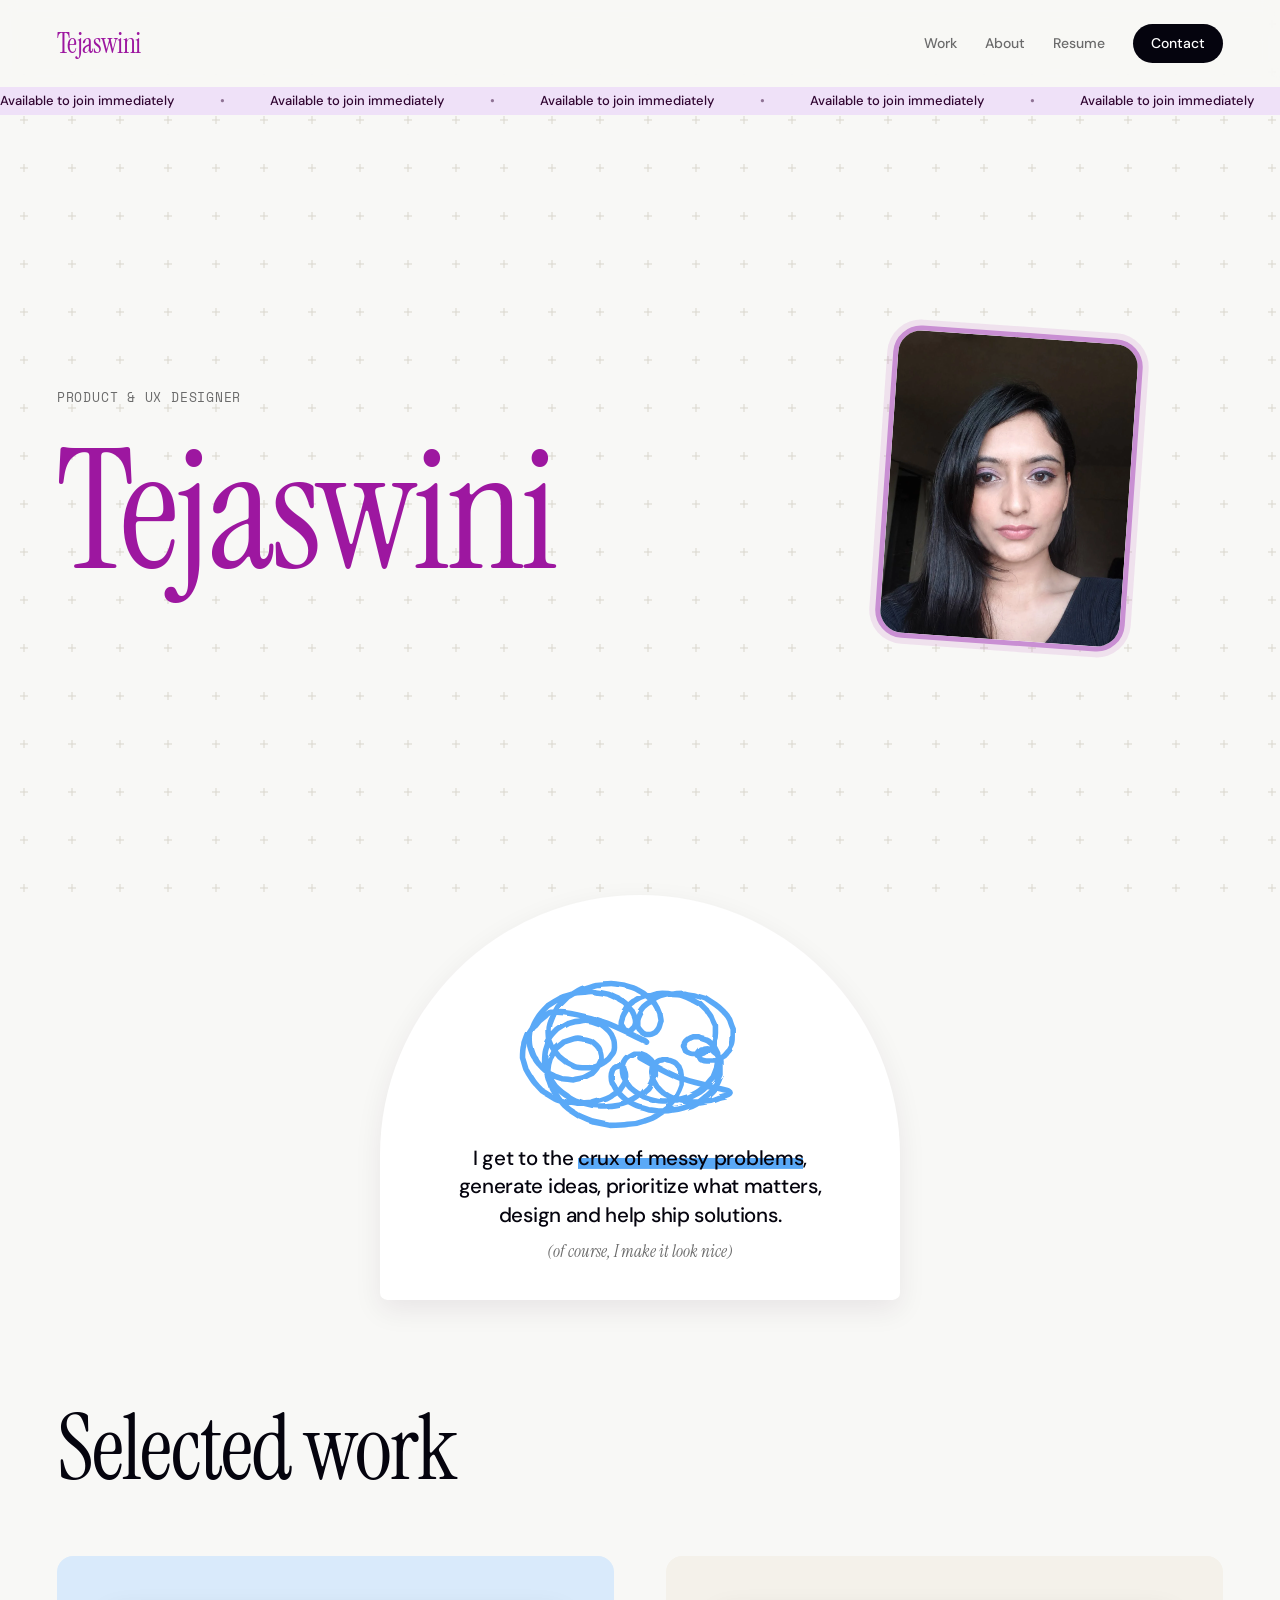
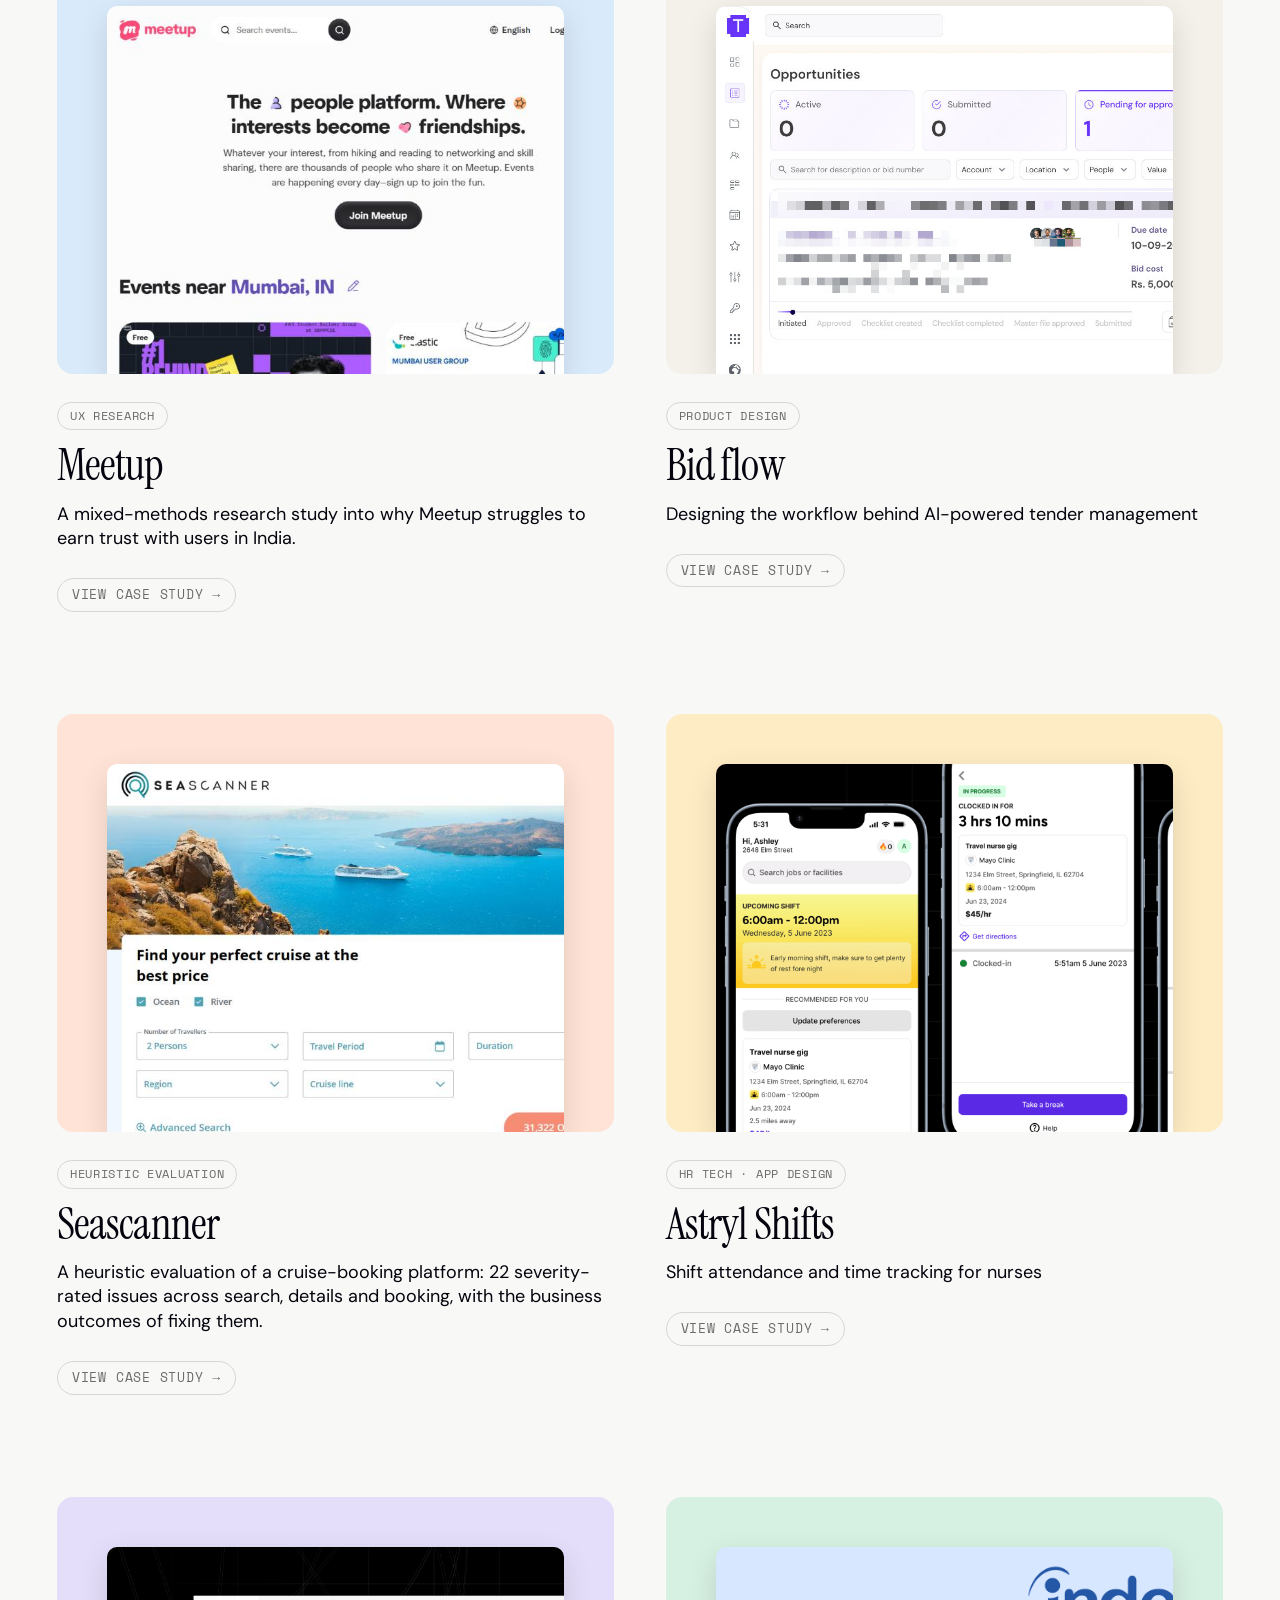
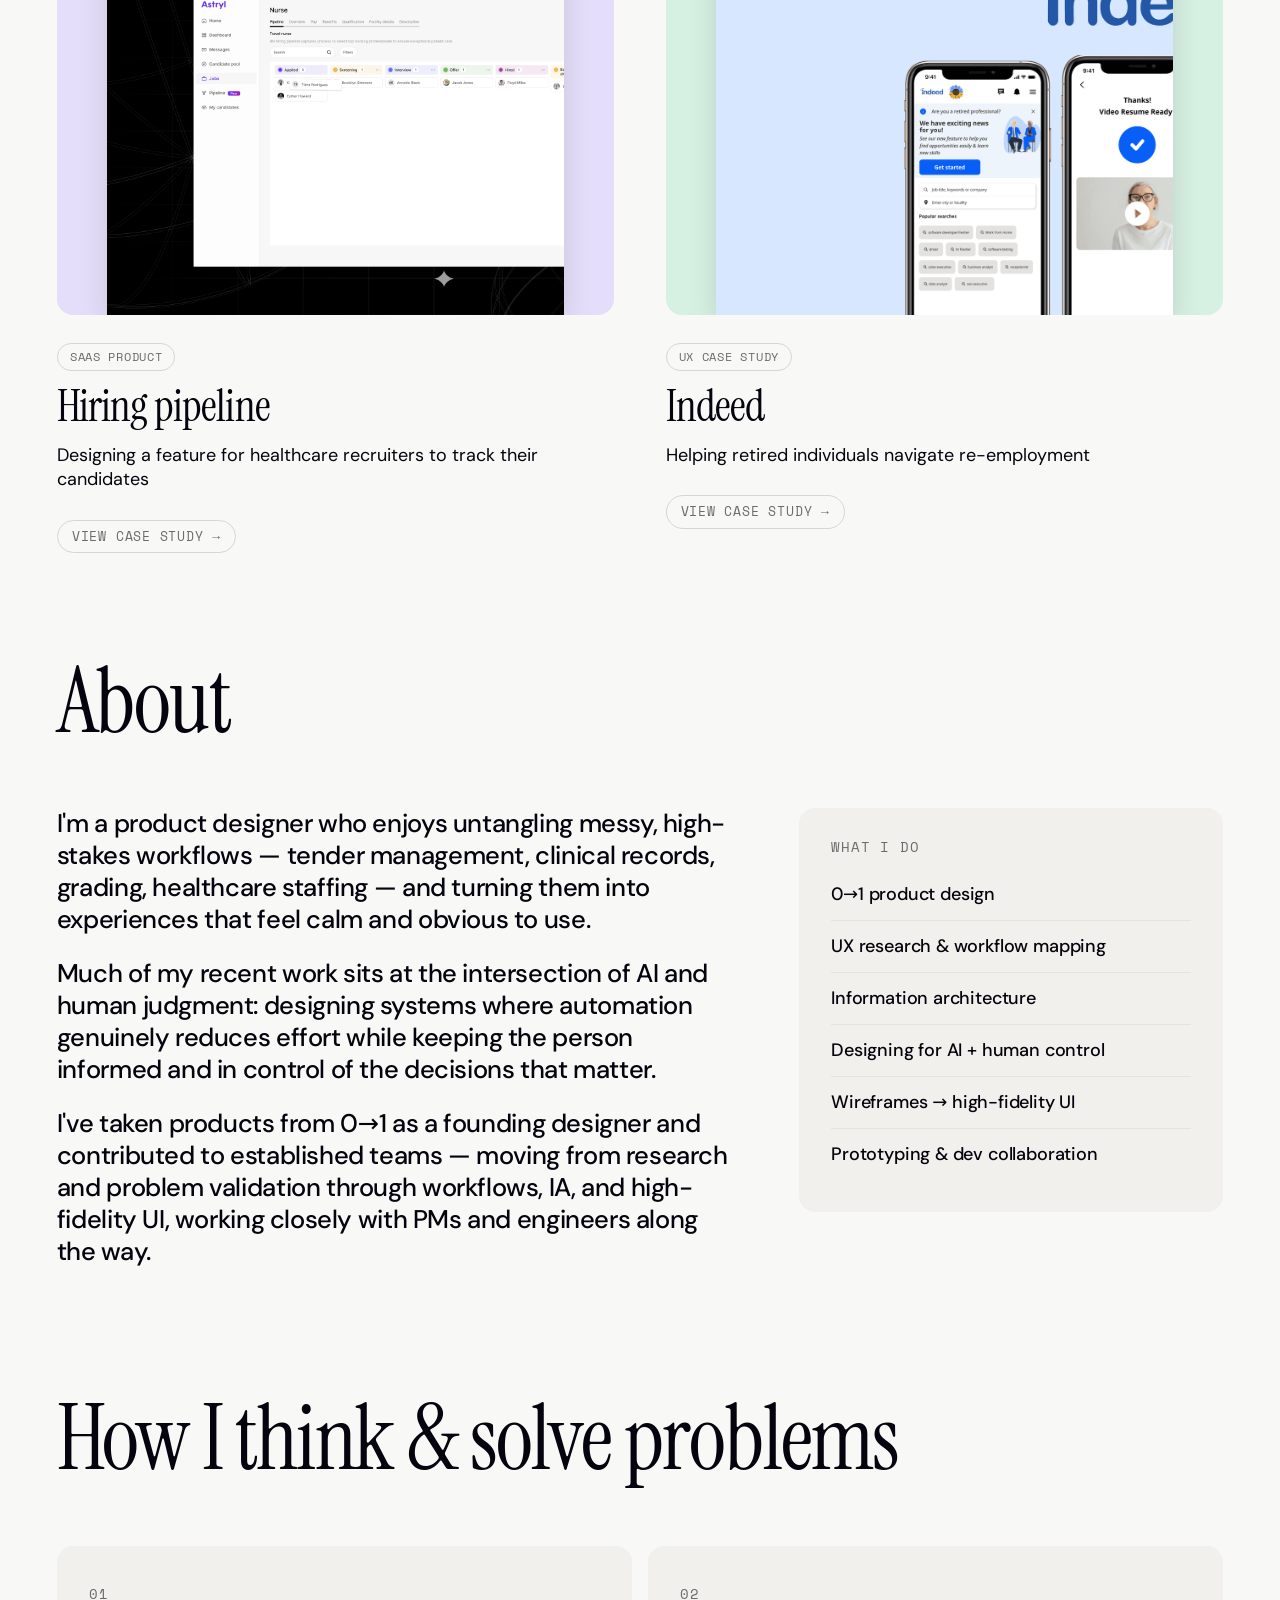
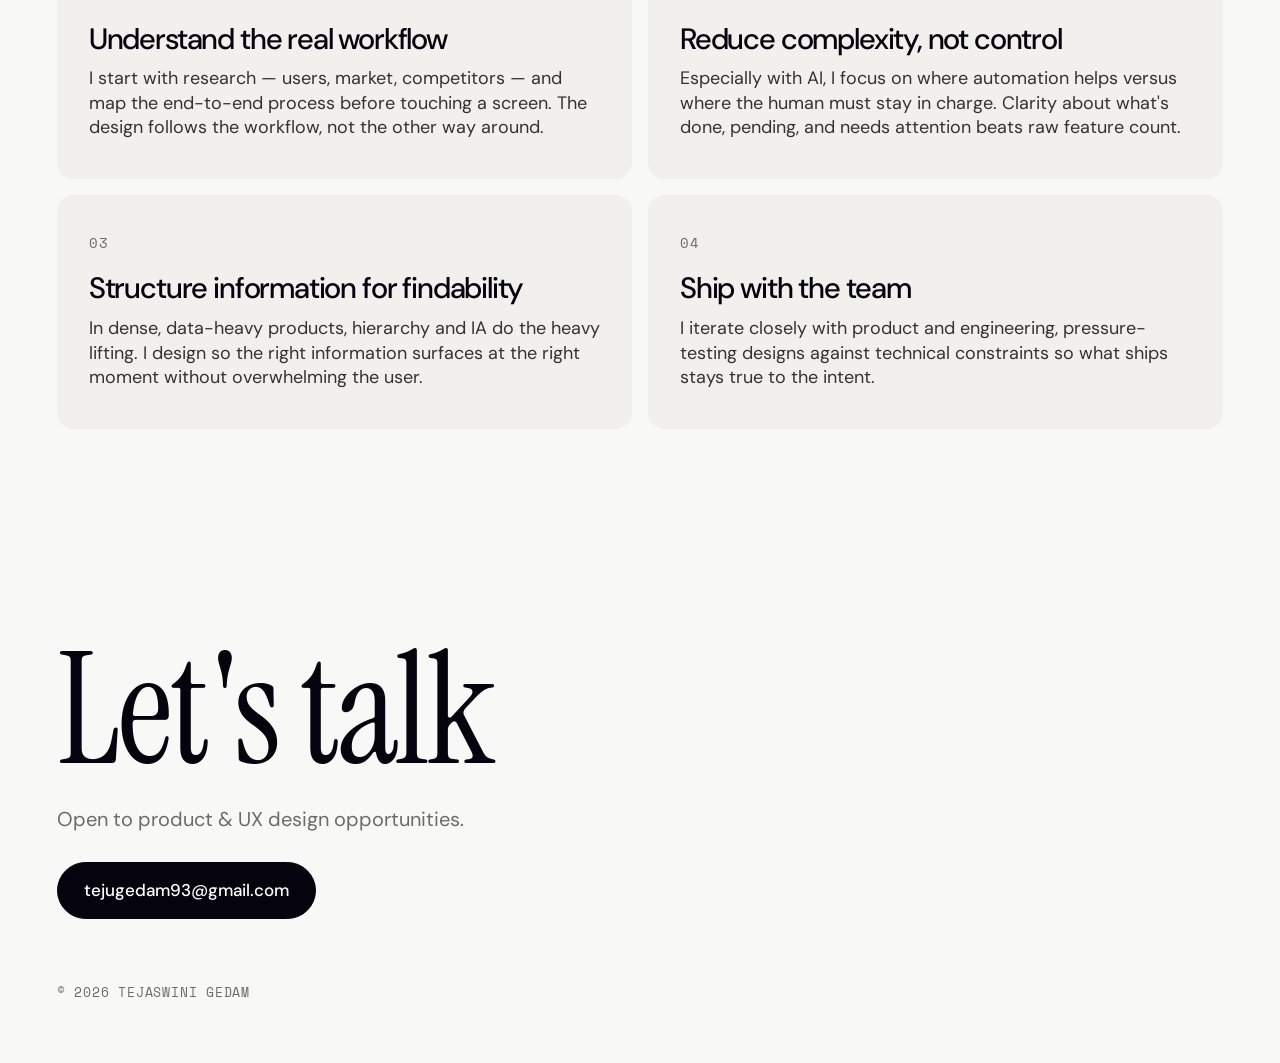
==== commit 048f5e58: "Add Astryl Shifts, Hiring pipeline and Indeed case studies Pages and images imported from the Framer" ====
--- a/index.html
+++ b/index.html
@@ -116,6 +116,36 @@
         <span class="type-tag">Heuristic Evaluation</span>
         <h3>Seascanner</h3>
         <p>A heuristic evaluation of a cruise-booking platform: 22 severity-rated issues across search, details and booking, with the business outcomes of fixing them.</p>
+      </div>
+      <span class="card-cta">View case study →</span>
+    </a>
+    <a class="card" href="work/astryl-shifts.html">
+      <div class="card-media">04</div>
+      <div class="card-thumb" aria-hidden="true"><img src="work/img/astryl-shift-hero.png" alt="" loading="lazy"></div>
+      <div class="card-body">
+        <span class="type-tag">HR Tech · App Design</span>
+        <h3>Astryl Shifts</h3>
+        <p>Shift attendance and time tracking for nurses</p>
+      </div>
+      <span class="card-cta">View case study →</span>
+    </a>
+    <a class="card" href="work/hiring-pipeline.html">
+      <div class="card-media">05</div>
+      <div class="card-thumb" aria-hidden="true"><img src="work/img/hiring-hero.png" alt="" loading="lazy"></div>
+      <div class="card-body">
+        <span class="type-tag">SaaS Product</span>
+        <h3>Hiring pipeline</h3>
+        <p>Designing a feature for healthcare recruiters to track their candidates</p>
+      </div>
+      <span class="card-cta">View case study →</span>
+    </a>
+    <a class="card" href="work/indeed.html">
+      <div class="card-media">06</div>
+      <div class="card-thumb" aria-hidden="true"><img src="work/img/indeed-thumb.png" alt="" loading="lazy"></div>
+      <div class="card-body">
+        <span class="type-tag">UX Case Study</span>
+        <h3>Indeed</h3>
+        <p>Helping retired individuals navigate re-employment</p>
       </div>
       <span class="card-cta">View case study →</span>
     </a></div>
